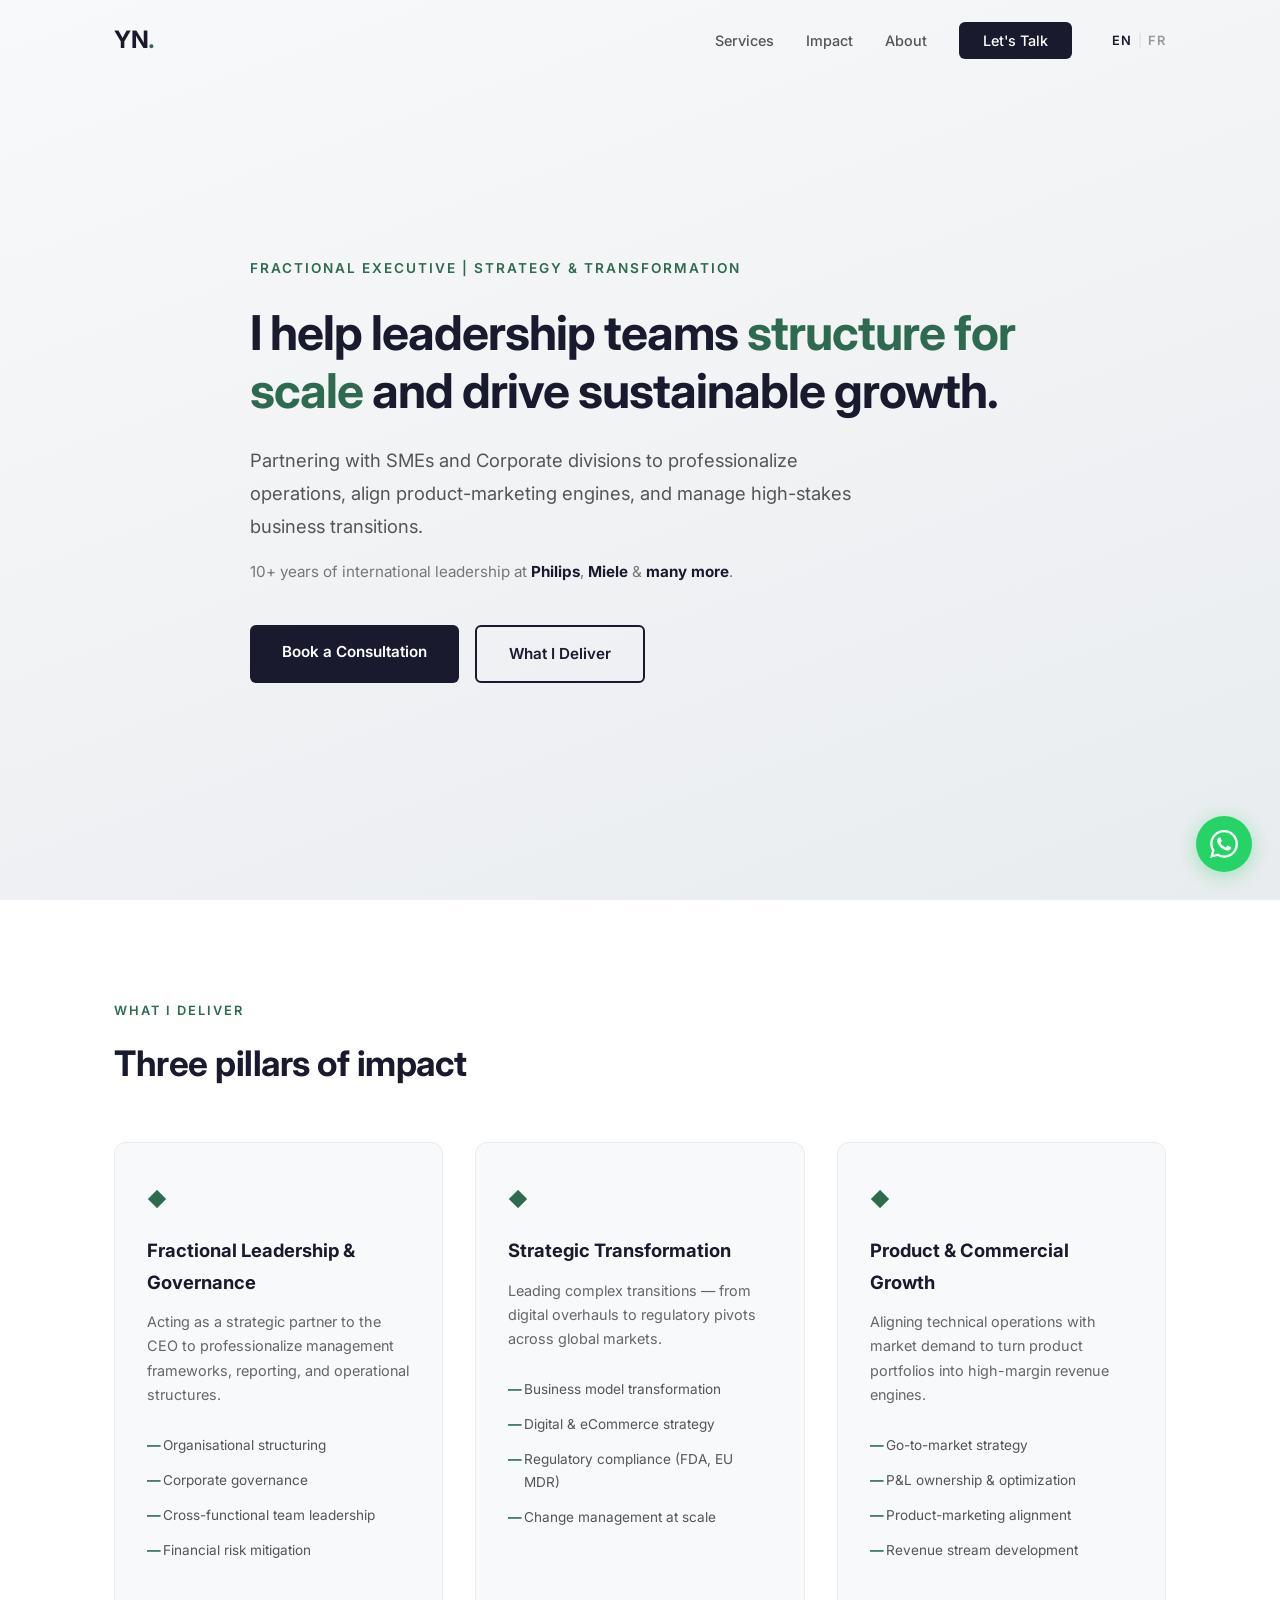
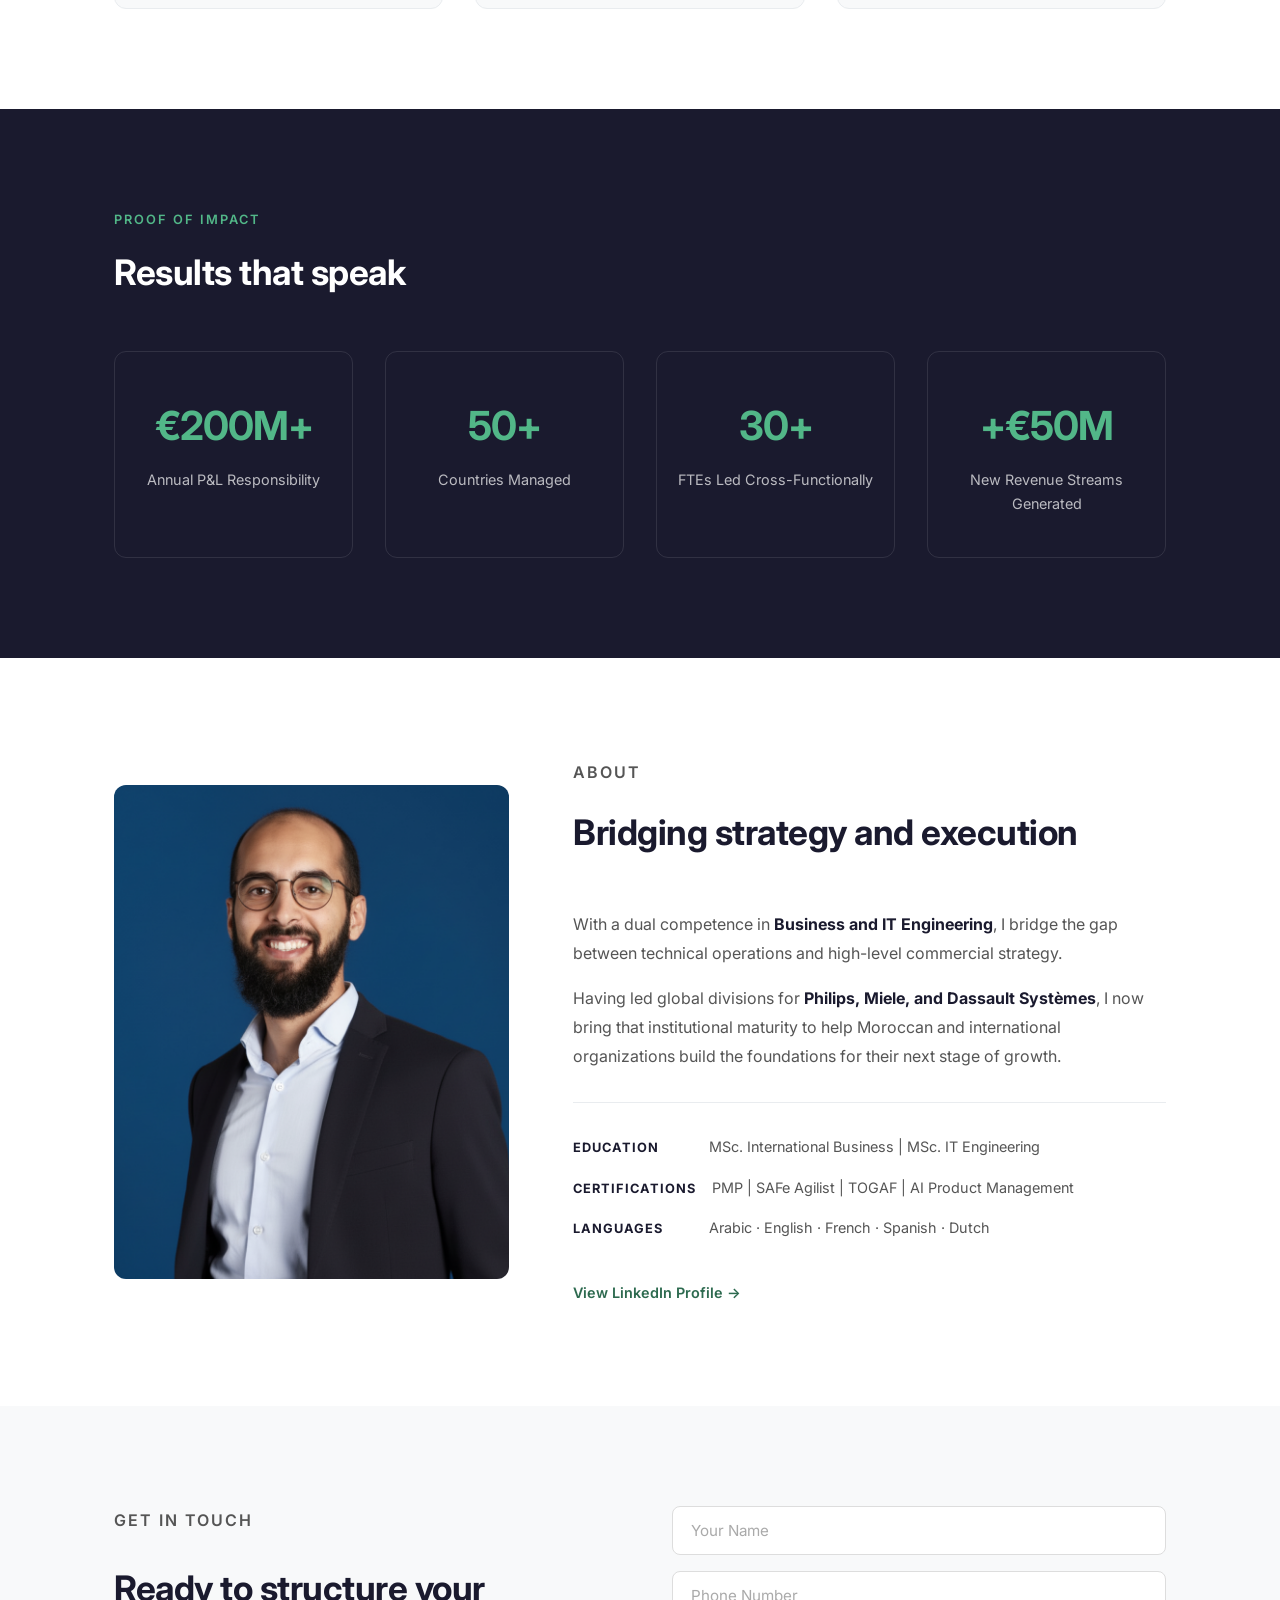
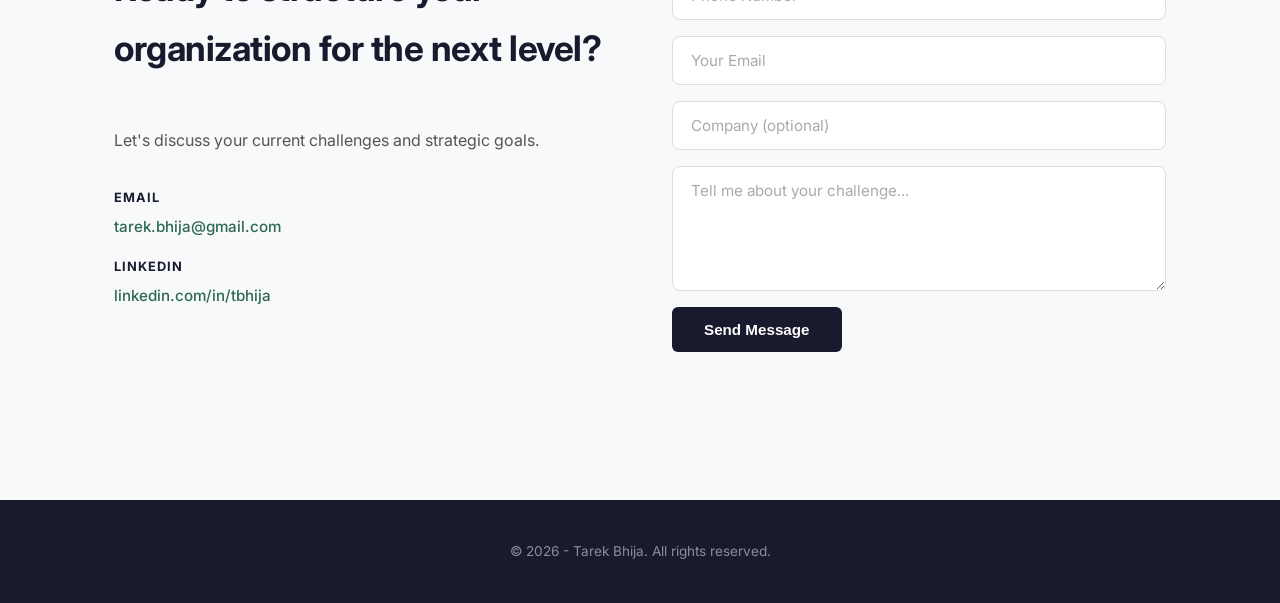
==== index.html @ 1998fb01 "Update index.html" ====
<!DOCTYPE html>
<html lang="en">
<head>
    <meta charset="UTF-8">
    <meta name="viewport" content="width=device-width, initial-scale=1.0">
    <title>Your Name | Fractional Executive – Strategy, Transformation & Growth</title>
    <link rel="stylesheet" href="style.css">
    <link href="https://fonts.googleapis.com/css2?family=Inter:wght@300;400;500;600;700&display=swap" rel="stylesheet">
</head>
<body>

    <!-- NAVIGATION -->
<nav id="navbar">
    <div class="nav-container">
        <a href="#hero" class="logo">YN<span class="dot">.</span></a>
        <ul class="nav-links">
            <li><a href="#services">Services</a></li>
            <li><a href="#impact">Impact</a></li>
            <li><a href="#about">About</a></li>
            <li><a href="#contact" class="nav-cta">Let's Talk</a></li>
            <li class="lang-switcher">
                <a href="index.html" class="lang-active">EN</a>
                <span class="lang-divider">|</span>
                <a href="fr.html">FR</a>
            </li>
        </ul>
        <div class="hamburger" id="hamburger">
            <span></span>
            <span></span>
            <span></span>
        </div>
    </div>
</nav>

    <!-- MOBILE MENU -->
    <div class="mobile-menu" id="mobileMenu">
        <ul>
            <li><a href="#services">Services</a></li>
            <li><a href="#impact">Impact</a></li>
            <li><a href="#about">About</a></li>
            <li><a href="#contact">Let's Talk</a></li>
            <li class="lang-switcher-mobile">
                <a href="index.html" class="lang-active">EN</a>
                <span class="lang-divider">|</span>
                <a href="fr.html">FR</a>
            </li>
        </ul>
    </div>

    <!-- HERO SECTION -->
    <section id="hero">
        <div class="hero-content">
            <p class="hero-tag">Fractional Executive | Strategy & Transformation</p>
            <h1>I help leadership teams <span class="highlight">structure for scale</span> and drive sustainable growth.</h1>
            <p class="hero-sub">Partnering with SMEs and Corporate divisions to professionalize operations, align product-marketing engines, and manage high-stakes business transitions.</p>
            <p class="hero-pedigree">10+ years of international leadership at <strong>Philips</strong>, <strong>Miele</strong> & <strong>many more</strong>.</p>
            <div class="hero-buttons">
                <a href="#contact" class="btn-primary">Book a Consultation</a>
                <a href="#services" class="btn-secondary">What I Deliver</a>
            </div>
        </div>
    </section>

    <!-- SERVICES SECTION -->
    <section id="services">
        <div class="container">
            <p class="section-tag">What I Deliver</p>
            <h2>Three pillars of impact</h2>
            <div class="services-grid">

                <div class="service-card">
                    <div class="service-icon">&#9670;</div>
                    <h3>Fractional Leadership & Governance</h3>
                    <p>Acting as a strategic partner to the CEO to professionalize management frameworks, reporting, and operational structures.</p>
                    <ul class="service-list">
                        <li>Organisational structuring</li>
                        <li>Corporate governance</li>
                        <li>Cross-functional team leadership</li>
                        <li>Financial risk mitigation</li>
                    </ul>
                </div>

                <div class="service-card">
                    <div class="service-icon">&#9670;</div>
                    <h3>Strategic Transformation</h3>
                    <p>Leading complex transitions — from digital overhauls to regulatory pivots across global markets.</p>
                    <ul class="service-list">
                        <li>Business model transformation</li>
                        <li>Digital & eCommerce strategy</li>
                        <li>Regulatory compliance (FDA, EU MDR)</li>
                        <li>Change management at scale</li>
                    </ul>
                </div>

                <div class="service-card">
                    <div class="service-icon">&#9670;</div>
                    <h3>Product & Commercial Growth</h3>
                    <p>Aligning technical operations with market demand to turn product portfolios into high-margin revenue engines.</p>
                    <ul class="service-list">
                        <li>Go-to-market strategy</li>
                        <li>P&L ownership & optimization</li>
                        <li>Product-marketing alignment</li>
                        <li>Revenue stream development</li>
                    </ul>
                </div>

            </div>
        </div>
    </section>

    <!-- IMPACT SECTION -->
    <section id="impact">
        <div class="container">
            <p class="section-tag">Proof of Impact</p>
            <h2>Results that speak</h2>
            <div class="impact-grid">
                <div class="impact-card">
                    <h3>€200M+</h3>
                    <p>Annual P&L Responsibility</p>
                </div>
                <div class="impact-card">
                    <h3>50+</h3>
                    <p>Countries Managed</p>
                </div>
                <div class="impact-card">
                    <h3>30+</h3>
                    <p>FTEs Led Cross-Functionally</p>
                </div>
                <div class="impact-card">
                    <h3>+€50M</h3>
                    <p>New Revenue Streams Generated</p>
                </div>
            </div>
        </div>
    </section>

    <!-- ABOUT SECTION -->
    <section id="about">
        <div class="container">
            <div class="about-grid">
                <div class="about-image">
                    <img src="image/TB HD.png" alt="Your Name">
                </div>
                <div class="about-text">
                    <p class="section-tag">About</p>
                    <h2>Bridging strategy and execution</h2>
                    <p>With a dual competence in <strong>Business and IT Engineering</strong>, I bridge the gap between technical operations and high-level commercial strategy.</p>
                    <p>Having led global divisions for <strong>Philips, Miele, and Dassault Systèmes</strong>, I now bring that institutional maturity to help Moroccan and international organizations build the foundations for their next stage of growth.</p>
                    <div class="about-credentials">
                        <div class="credential">
                            <span class="credential-label">Education</span>
                            <span>MSc. International Business | MSc. IT Engineering</span>
                        </div>
                        <div class="credential">
                            <span class="credential-label">Certifications</span>
                            <span>PMP | SAFe Agilist | TOGAF | AI Product Management</span>
                        </div>
                        <div class="credential">
                            <span class="credential-label">Languages</span>
                            <span>Arabic · English · French · Spanish · Dutch</span>
                        </div>
                    </div>
                    <a href="https://www.linkedin.com/in/tbhija" class="btn-linkedin" target="_blank">View LinkedIn Profile →</a>
                </div>
            </div>
        </div>
    </section>

    <!-- CONTACT SECTION -->
    <section id="contact">
        <div class="container">
            <div class="contact-wrapper">
                <div class="contact-text">
                    <p class="section-tag">Get in Touch</p>
                    <h2>Ready to structure your organization for the next level?</h2>
                    <p>Let's discuss your current challenges and strategic goals.</p>
                    <div class="contact-methods">
                        <div class="contact-method">
                            <span class="contact-label">Email</span>
                            <a href="mailto:tarek.bhija@gmail.com">tarek.bhija@gmail.com</a>
                        </div>
                        <div class="contact-method">
                            <span class="contact-label">LinkedIn</span>
                            <a href="https://linkedin.com/in/tbhija" target="_blank">linkedin.com/in/tbhija</a>
                        </div>
                    </div>
                </div>
            <form class="contact-form" id="contactForm" action="https://formspree.io/f/mvzdrlao" method="POST">
                <input type="text" name="name" placeholder="Your Name" required>
                <input type="tel" name="phone" placeholder="Phone Number" required>
                <input type="email" name="email" placeholder="Your Email" required>
                <input type="text" name="company" placeholder="Company (optional)">
                <textarea name="message" placeholder="Tell me about your challenge..." rows="5" required></textarea>
                <button type="submit" class="btn-primary" id="submitBtn">Send Message</button>
                <p class="form-status" id="formStatus"></p>
            </form>
            </div>
        </div>
        <a href="https://wa.me/31627847807?text=Hi%2C%20I%27d%20like%20to%20discuss%20a%20potential%20engagement." class="whatsapp-badge" target="_blank" aria-label="Chat on WhatsApp">
    <svg xmlns="http://www.w3.org/2000/svg" width="28" height="28" viewBox="0 0 24 24" fill="#ffffff">
        <path d="M17.472 14.382c-.297-.149-1.758-.867-2.03-.967-.273-.099-.471-.148-.67.15-.197.297-.767.966-.94 1.164-.173.199-.347.223-.644.075-.297-.15-1.255-.463-2.39-1.475-.883-.788-1.48-1.761-1.653-2.059-.173-.297-.018-.458.13-.606.134-.133.298-.347.446-.52.149-.174.198-.298.298-.497.099-.198.05-.371-.025-.52-.075-.149-.669-1.612-.916-2.207-.242-.579-.487-.5-.669-.51-.173-.008-.371-.01-.57-.01-.198 0-.52.074-.792.372-.272.297-1.04 1.016-1.04 2.479 0 1.462 1.065 2.875 1.213 3.074.149.198 2.096 3.2 5.077 4.487.709.306 1.262.489 1.694.625.712.227 1.36.195 1.871.118.571-.085 1.758-.719 2.006-1.413.248-.694.248-1.289.173-1.413-.074-.124-.272-.198-.57-.347m-5.421 7.403h-.004a9.87 9.87 0 01-5.031-1.378l-.361-.214-3.741.982.998-3.648-.235-.374a9.86 9.86 0 01-1.51-5.26c.001-5.45 4.436-9.884 9.888-9.884 2.64 0 5.122 1.03 6.988 2.898a9.825 9.825 0 012.893 6.994c-.003 5.45-4.437 9.884-9.885 9.884m8.413-18.297A11.815 11.815 0 0012.05 0C5.495 0 .16 5.335.157 11.892c0 2.096.547 4.142 1.588 5.945L.057 24l6.305-1.654a11.882 11.882 0 005.683 1.448h.005c6.554 0 11.89-5.335 11.893-11.893a11.821 11.821 0 00-3.48-8.413z"/>
    </svg>
    </a>
    </section>
    <!-- WHATSAPP BADGE -->

    <!-- FOOTER -->
    <footer>
        <div class="container">
            <p>&copy; 2026 - Tarek Bhija. All rights reserved.</p>
        </div>
    </footer>

    <!-- JAVASCRIPT -->
    <script>
        // Navbar scroll effect
        window.addEventListener('scroll', function() {
            const navbar = document.getElementById('navbar');
            if (window.scrollY > 50) {
                navbar.classList.add('scrolled');
            } else {
                navbar.classList.remove('scrolled');
            }
        });

        // Hamburger menu
        const hamburger = document.getElementById('hamburger');
        const mobileMenu = document.getElementById('mobileMenu');

        hamburger.addEventListener('click', function() {
            hamburger.classList.toggle('active');
            mobileMenu.classList.toggle('active');
        });

        // Close mobile menu on link click
        document.querySelectorAll('.mobile-menu a').forEach(link => {
            link.addEventListener('click', () => {
                hamburger.classList.remove('active');
                mobileMenu.classList.remove('active');
            });
        });

        // Smooth scrolling
        document.querySelectorAll('a[href^="#"]').forEach(anchor => {
            anchor.addEventListener('click', function(e) {
                e.preventDefault();
                const target = document.querySelector(this.getAttribute('href'));
                if (target) {
                    target.scrollIntoView({ behavior: 'smooth', block: 'start' });
                }
            });
        });

        // Scroll reveal animation
        const observerOptions = {
            threshold: 0.1,
            rootMargin: '0px 0px -50px 0px'
        };

        const observer = new IntersectionObserver((entries) => {
            entries.forEach(entry => {
                if (entry.isIntersecting) {
                    entry.target.classList.add('revealed');
                }
            });
        }, observerOptions);

        document.querySelectorAll('.service-card, .impact-card, .about-grid, .contact-wrapper').forEach(el => {
            el.classList.add('reveal');
            observer.observe(el);
        });
        // Form submission without redirect
const form = document.getElementById('contactForm');
const submitBtn = document.getElementById('submitBtn');
const formStatus = document.getElementById('formStatus');

form.addEventListener('submit', function(e) {
    e.preventDefault();

    submitBtn.textContent = 'Sending...';
    submitBtn.disabled = true;

    fetch(form.action, {
        method: 'POST',
        body: new FormData(form),
        headers: { 'Accept': 'application/json' }
    })
    .then(response => {
        if (response.ok) {
            formStatus.textContent = 'Message sent successfully. I\'ll be in touch shortly.';
            formStatus.className = 'form-status success';
            form.reset();
        } else {
            formStatus.textContent = 'Something went wrong. Please try again.';
            formStatus.className = 'form-status error';
        }
        submitBtn.textContent = 'Send Message';
        submitBtn.disabled = false;
    })
    .catch(() => {
        formStatus.textContent = 'Something went wrong. Please try again.';
        formStatus.className = 'form-status error';
        submitBtn.textContent = 'Send Message';
        submitBtn.disabled = false;
    });
});
    </script>

</body>
</html>
---- style.css ----
/* ========== RESET & BASE ========== */
* {
    margin: 0;
    padding: 0;
    box-sizing: border-box;
}

html {
    scroll-behavior: smooth;
    scroll-padding-top: 80px;
}

body {
    font-family: 'Inter', -apple-system, BlinkMacSystemFont, sans-serif;
    color: #1a1a2e;
    background: #ffffff;
    line-height: 1.7;
    font-size: 16px;
    -webkit-font-smoothing: antialiased;
}

a {
    text-decoration: none;
    color: inherit;
}

img {
    max-width: 100%;
    display: block;
}

.container {
    max-width: 1100px;
    margin: 0 auto;
    padding: 0 24px;
}


/* ========== NAVIGATION ========== */
#navbar {
    position: fixed;
    top: 0;
    left: 0;
    width: 100%;
    z-index: 1000;
    padding: 20px 0;
    transition: all 0.3s ease;
    background: transparent;
}

#navbar.scrolled {
    background: rgba(255, 255, 255, 0.95);
    backdrop-filter: blur(10px);
    padding: 12px 0;
    box-shadow: 0 1px 20px rgba(0, 0, 0, 0.06);
}

.nav-container {
    max-width: 1100px;
    margin: 0 auto;
    padding: 0 24px;
    display: flex;
    justify-content: space-between;
    align-items: center;
}

.logo {
    font-size: 1.5rem;
    font-weight: 700;
    color: #1a1a2e;
    letter-spacing: -0.5px;
}

.dot {
    color: #2d6a4f;
}

.nav-links {
    display: flex;
    list-style: none;
    gap: 32px;
    align-items: center;
}

.nav-links a {
    font-size: 0.9rem;
    font-weight: 500;
    color: #555;
    transition: color 0.3s;
}

.nav-links a:hover {
    color: #1a1a2e;
}

.nav-cta {
    background: #1a1a2e;
    color: #fff !important;
    padding: 10px 24px;
    border-radius: 6px;
    font-weight: 500;
    transition: background 0.3s !important;
}

.nav-cta:hover {
    background: #2d6a4f !important;
}

.hamburger {
    display: none;
    flex-direction: column;
    gap: 5px;
    cursor: pointer;
    z-index: 1001;
}

.hamburger span {
    width: 24px;
    height: 2px;
    background: #1a1a2e;
    transition: all 0.3s;
}

.hamburger.active span:nth-child(1) {
    transform: rotate(45deg) translate(5px, 5px);
}

.hamburger.active span:nth-child(2) {
    opacity: 0;
}

.hamburger.active span:nth-child(3) {
    transform: rotate(-45deg) translate(5px, -5px);
}

.mobile-menu {
    display: none;
    position: fixed;
    top: 0;
    left: 0;
    width: 100%;
    height: 100vh;
    background: #ffffff;
    z-index: 999;
    justify-content: center;
    align-items: center;
}

.mobile-menu.active {
    display: flex;
}

.mobile-menu ul {
    list-style: none;
    text-align: center;
}

.mobile-menu ul li {
    margin: 24px 0;
}

.mobile-menu ul li a {
    font-size: 1.5rem;
    font-weight: 600;
    color: #1a1a2e;
}


/* ========== HERO ========== */
#hero {
    min-height: 100vh;
    display: flex;
    align-items: center;
    padding: 120px 24px 80px;
    background: linear-gradient(160deg, #f8f9fa 0%, #e9ecef 100%);
}

.hero-content {
    max-width: 780px;
    margin: 0 auto;
}

.hero-tag {
    font-size: 0.85rem;
    font-weight: 600;
    text-transform: uppercase;
    letter-spacing: 2px;
    color: #2d6a4f;
    margin-bottom: 24px;
}

#hero h1 {
    font-size: 3rem;
    font-weight: 700;
    line-height: 1.2;
    color: #1a1a2e;
    margin-bottom: 24px;
    letter-spacing: -1px;
}

.highlight {
    color: #2d6a4f;
}

.hero-sub {
    font-size: 1.15rem;
    color: #555;
    line-height: 1.8;
    margin-bottom: 16px;
    max-width: 640px;
}

.hero-pedigree {
    font-size: 0.95rem;
    color: #777;
    margin-bottom: 40px;
}

.hero-pedigree strong {
    color: #1a1a2e;
}

.hero-buttons {
    display: flex;
    gap: 16px;
    flex-wrap: wrap;
}

.btn-primary {
    display: inline-block;
    background: #1a1a2e;
    color: #fff;
    padding: 14px 32px;
    border-radius: 6px;
    font-size: 0.95rem;
    font-weight: 600;
    border: none;
    cursor: pointer;
    transition: background 0.3s;
}

.btn-primary:hover {
    background: #2d6a4f;
}

.btn-secondary {
    display: inline-block;
    background: transparent;
    color: #1a1a2e;
    padding: 14px 32px;
    border-radius: 6px;
    font-size: 0.95rem;
    font-weight: 600;
    border: 2px solid #1a1a2e;
    transition: all 0.3s;
}

.btn-secondary:hover {
    background: #1a1a2e;
    color: #fff;
}


/* ========== SERVICES ========== */
#services {
    padding: 100px 0;
    background: #ffffff;
}

.section-tag {
    font-size: 0.8rem;
    font-weight: 600;
    text-transform: uppercase;
    letter-spacing: 2px;
    color: #2d6a4f;
    margin-bottom: 12px;
}

#services h2,
#impact h2,
#about h2,
#contact h2 {
    font-size: 2.2rem;
    font-weight: 700;
    color: #1a1a2e;
    margin-bottom: 48px;
    letter-spacing: -0.5px;
}

.services-grid {
    display: grid;
    grid-template-columns: repeat(3, 1fr);
    gap: 32px;
}

.service-card {
    background: #f8f9fa;
    padding: 40px 32px;
    border-radius: 12px;
    border: 1px solid #e9ecef;
    transition: all 0.3s ease;
}

.service-card:hover {
    transform: translateY(-4px);
    box-shadow: 0 12px 40px rgba(0, 0, 0, 0.08);
    border-color: #2d6a4f;
}

.service-icon {
    font-size: 1.2rem;
    color: #2d6a4f;
    margin-bottom: 20px;
}

.service-card h3 {
    font-size: 1.15rem;
    font-weight: 700;
    color: #1a1a2e;
    margin-bottom: 12px;
}

.service-card > p {
    font-size: 0.9rem;
    color: #666;
    margin-bottom: 20px;
    line-height: 1.7;
}

.service-list {
    list-style: none;
    padding: 0;
}

.service-list li {
    font-size: 0.85rem;
    color: #555;
    padding: 6px 0;
    padding-left: 16px;
    position: relative;
}

.service-list li::before {
    content: '—';
    position: absolute;
    left: 0;
    color: #2d6a4f;
    font-weight: 700;
}


/* ========== IMPACT ========== */
#impact {
    padding: 100px 0;
    background: #1a1a2e;
}

#impact .section-tag {
    color: #52b788;
}

#impact h2 {
    color: #ffffff;
}

.impact-grid {
    display: grid;
    grid-template-columns: repeat(4, 1fr);
    gap: 32px;
}

.impact-card {
    text-align: center;
    padding: 40px 20px;
    border: 1px solid rgba(255, 255, 255, 0.1);
    border-radius: 12px;
    transition: all 0.3s;
}

.impact-card:hover {
    border-color: #52b788;
    background: rgba(255, 255, 255, 0.03);
}

.impact-card h3 {
    font-size: 2.5rem;
    font-weight: 700;
    color: #52b788;
    margin-bottom: 8px;
    letter-spacing: -1px;
}

.impact-card p {
    font-size: 0.9rem;
    color: rgba(255, 255, 255, 0.7);
    font-weight: 400;
}


/* ========== ABOUT ========== */
#about {
    padding: 100px 0;
    background: #ffffff;
}

.about-grid {
    display: grid;
    grid-template-columns: 1fr 1.5fr;
    gap: 64px;
    align-items: center;
}

.about-image img {
    width: 100%;
    border-radius: 12px;
    object-fit: cover;
    aspect-ratio: 4/5;
    filter: grayscale(20%);
}

.about-text p {
    font-size: 1rem;
    color: #555;
    margin-bottom: 16px;
    line-height: 1.8;
}

.about-text p strong {
    color: #1a1a2e;
}

.about-credentials {
    margin-top: 32px;
    border-top: 1px solid #e9ecef;
    padding-top: 32px;
}

.credential {
    display: flex;
    gap: 16px;
    margin-bottom: 16px;
    font-size: 0.9rem;
    align-items: baseline;
}

.credential-label {
    font-weight: 700;
    color: #1a1a2e;
    min-width: 120px;
    font-size: 0.8rem;
    text-transform: uppercase;
    letter-spacing: 1px;
}

.credential span:last-child {
    color: #555;
}

.btn-linkedin {
    display: inline-block;
    margin-top: 24px;
    font-size: 0.9rem;
    font-weight: 600;
    color: #2d6a4f;
    transition: color 0.3s;
}

.btn-linkedin:hover {
    color: #1a1a2e;
}


/* ========== CONTACT ========== */
#contact {
    padding: 100px 0;
    background: #f8f9fa;
}

.contact-wrapper {
    display: grid;
    grid-template-columns: 1fr 1fr;
    gap: 64px;
    align-items: start;
}

.contact-text p {
    font-size: 1rem;
    color: #555;
    margin-bottom: 24px;
    line-height: 1.8;
}

.contact-methods {
    margin-top: 32px;
}

.contact-method {
    margin-bottom: 16px;
}

.contact-label {
    display: block;
    font-size: 0.8rem;
    font-weight: 700;
    text-transform: uppercase;
    letter-spacing: 1px;
    color: #1a1a2e;
    margin-bottom: 4px;
}

.contact-method a {
    font-size: 0.95rem;
    color: #2d6a4f;
    font-weight: 500;
    transition: color 0.3s;
}

.contact-method a:hover {
    color: #1a1a2e;
}

.contact-form {
    display: flex;
    flex-direction: column;
    gap: 16px;
}

.contact-form input,
.contact-form textarea {
    width: 100%;
    padding: 14px 18px;
    border: 1px solid #ddd;
    border-radius: 8px;
    font-family: 'Inter', sans-serif;
    font-size: 0.95rem;
    color: #1a1a2e;
    background: #ffffff;
    transition: border-color 0.3s;
}

.contact-form input:focus,
.contact-form textarea:focus {
    outline: none;
    border-color: #2d6a4f;
}

.contact-form input::placeholder,
.contact-form textarea::placeholder {
    color: #aaa;
}

.contact-form button {
    align-self: flex-start;
    width: auto;
}


/* ========== FOOTER ========== */
footer {
    padding: 40px 0;
    background: #1a1a2e;
    text-align: center;
}

footer p {
    font-size: 0.85rem;
    color: rgba(255, 255, 255, 0.5);
}


/* ========== SCROLL ANIMATIONS ========== */
.reveal {
    opacity: 0;
    transform: translateY(30px);
    transition: all 0.6s ease;
}

.reveal.revealed {
    opacity: 1;
    transform: translateY(0);
}


/* ========== RESPONSIVE ========== */
@media (max-width: 900px) {
    .services-grid {
        grid-template-columns: 1fr;
    }

    .impact-grid {
        grid-template-columns: repeat(2, 1fr);
    }

    .about-grid {
        grid-template-columns: 1fr;
        gap: 40px;
    }

    .about-image {
        max-width: 300px;
    }

    .contact-wrapper {
        grid-template-columns: 1fr;
        gap: 40px;
    }

    #hero h1 {
        font-size: 2.2rem;
    }

    #services h2,
    #impact h2,
    #about h2,
    #contact h2 {
        font-size: 1.8rem;
    }
}

@media (max-width: 600px) {
    .nav-links {
        display: none;
    }

    .hamburger {
        display: flex;
    }

    #hero {
        padding: 100px 24px 60px;
    }

    #hero h1 {
        font-size: 1.8rem;
    }

    .impact-grid {
        grid-template-columns: 1fr 1fr;
        gap: 16px;
    }

    .impact-card h3 {
        font-size: 1.8rem;
    }

    .hero-buttons {
        flex-direction: column;
    }

    .hero-buttons a {
        text-align: center;
    }

    .credential {
        flex-direction: column;
        gap: 4px;
    }
}
/* ========== FORM STATUS ========== */
.form-status {
    font-size: 0.9rem;
    font-weight: 500;
    margin-top: 8px;
    min-height: 24px;
}

.form-status.success {
    color: #2d6a4f;
}

.form-status.error {
    color: #c1121f;
}
/* ========== PHONE GROUP ========== */
.phone-group {
    display: flex;
    gap: 8px;
}

.country-code {
    width: 120px;
    padding: 14px 10px;
    border: 1px solid #ddd;
    border-radius: 8px;
    font-family: 'Inter', sans-serif;
    font-size: 0.9rem;
    color: #1a1a2e;
    background: #ffffff;
    cursor: pointer;
    transition: border-color 0.3s;
    -webkit-appearance: none;
}

.country-code:focus {
    outline: none;
    border-color: #2d6a4f;
}

.phone-group input {
    flex: 1;
}


/* ========== WHATSAPP BADGE ========== */
.whatsapp-badge {
    position: fixed;
    bottom: 28px;
    right: 28px;
    width: 56px;
    height: 56px;
    background: #25d366;
    border-radius: 50%;
    display: flex;
    align-items: center;
    justify-content: center;
    box-shadow: 0 4px 20px rgba(37, 211, 102, 0.4);
    z-index: 999;
    transition: transform 0.3s, box-shadow 0.3s;
}

.whatsapp-badge:hover {
    transform: scale(1.1);
    box-shadow: 0 6px 28px rgba(37, 211, 102, 0.5);
}


/* ========== LANGUAGE SWITCHER ========== */
.lang-switcher {
    display: flex;
    align-items: center;
    gap: 6px;
    margin-left: 8px;
}

.lang-switcher a {
    font-size: 0.8rem;
    font-weight: 600;
    letter-spacing: 1px;
    color: #999;
    transition: color 0.3s;
}

.lang-switcher a:hover {
    color: #1a1a2e;
}

.lang-active {
    color: #1a1a2e !important;
}

.lang-divider {
    font-size: 0.8rem;
    color: #ddd;
}


/* ========== MOBILE MENU - ADD LANGUAGE SWITCHER ========== */
@media (max-width: 600px) {
    .phone-group {
        flex-direction: column;
    }

    .country-code {
        width: 100%;
    }

    .whatsapp-badge {
        bottom: 20px;
        right: 20px;
        width: 50px;
        height: 50px;
    }
}
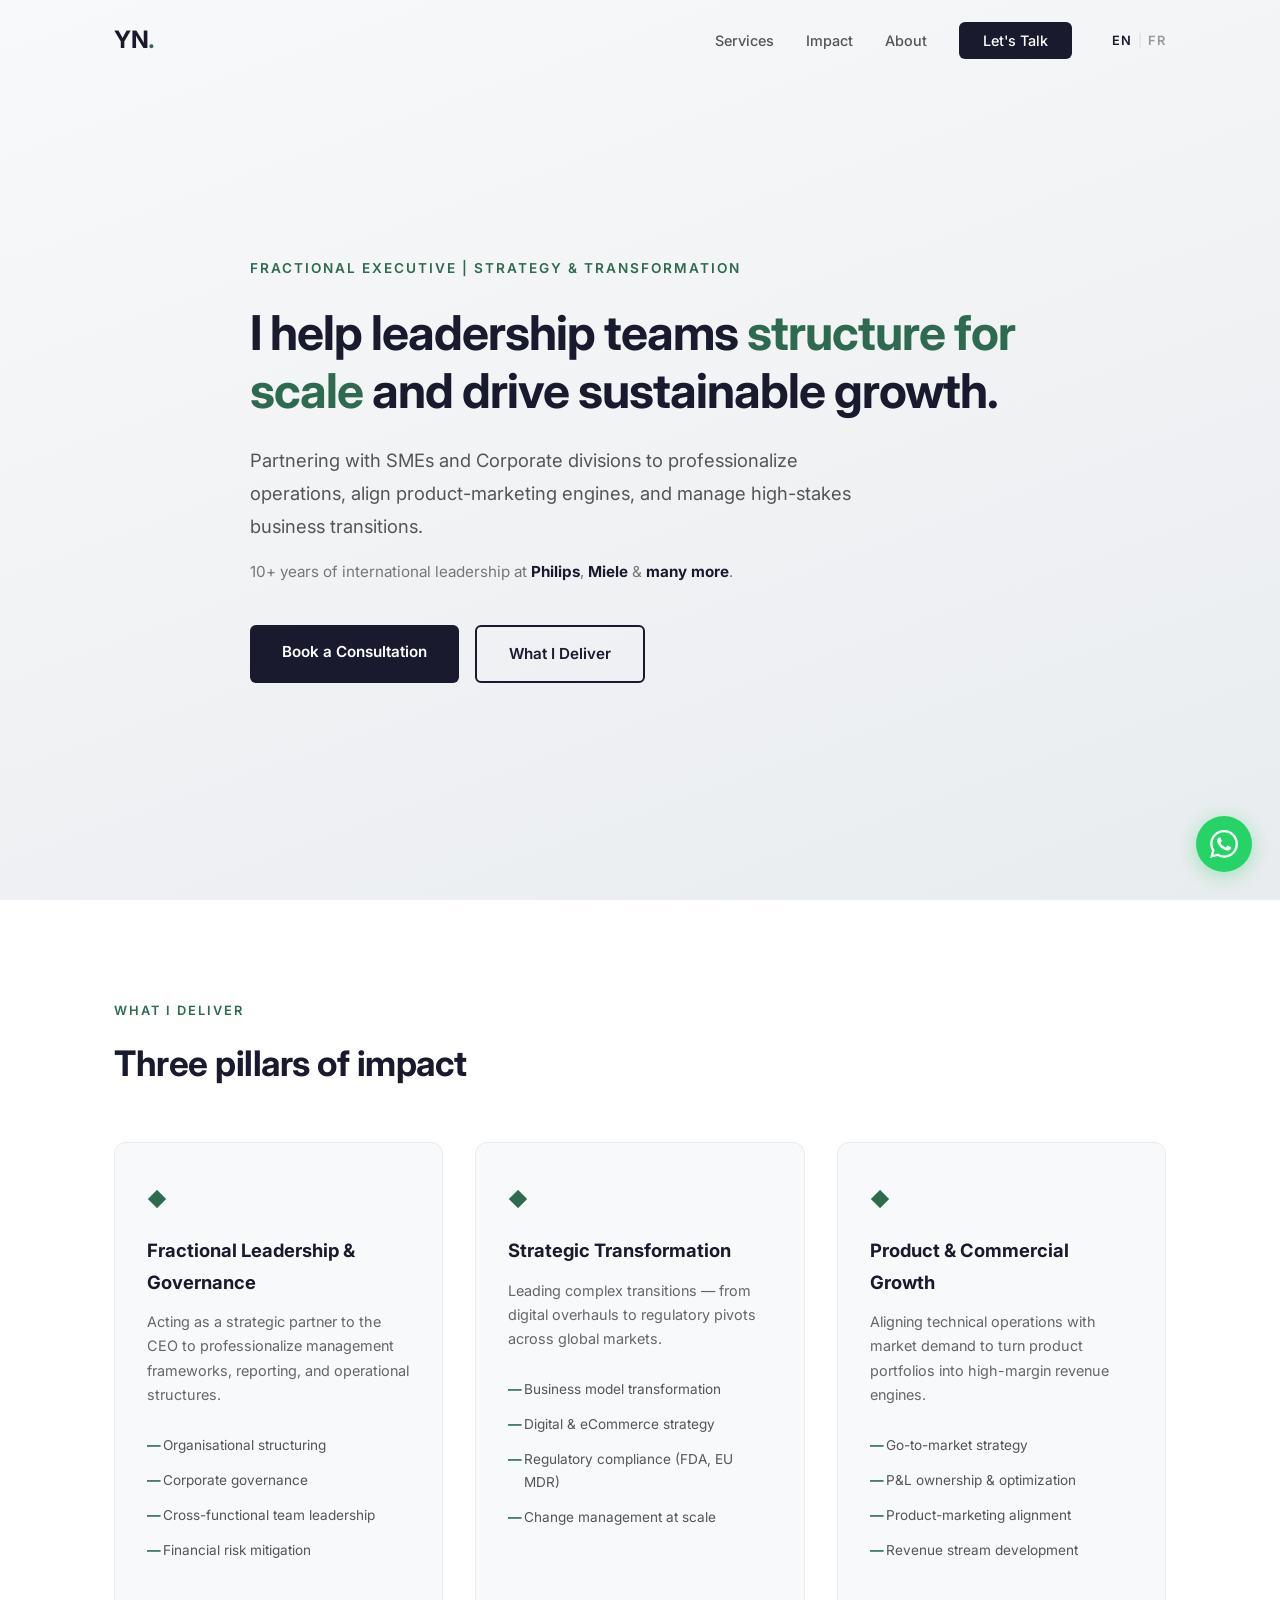
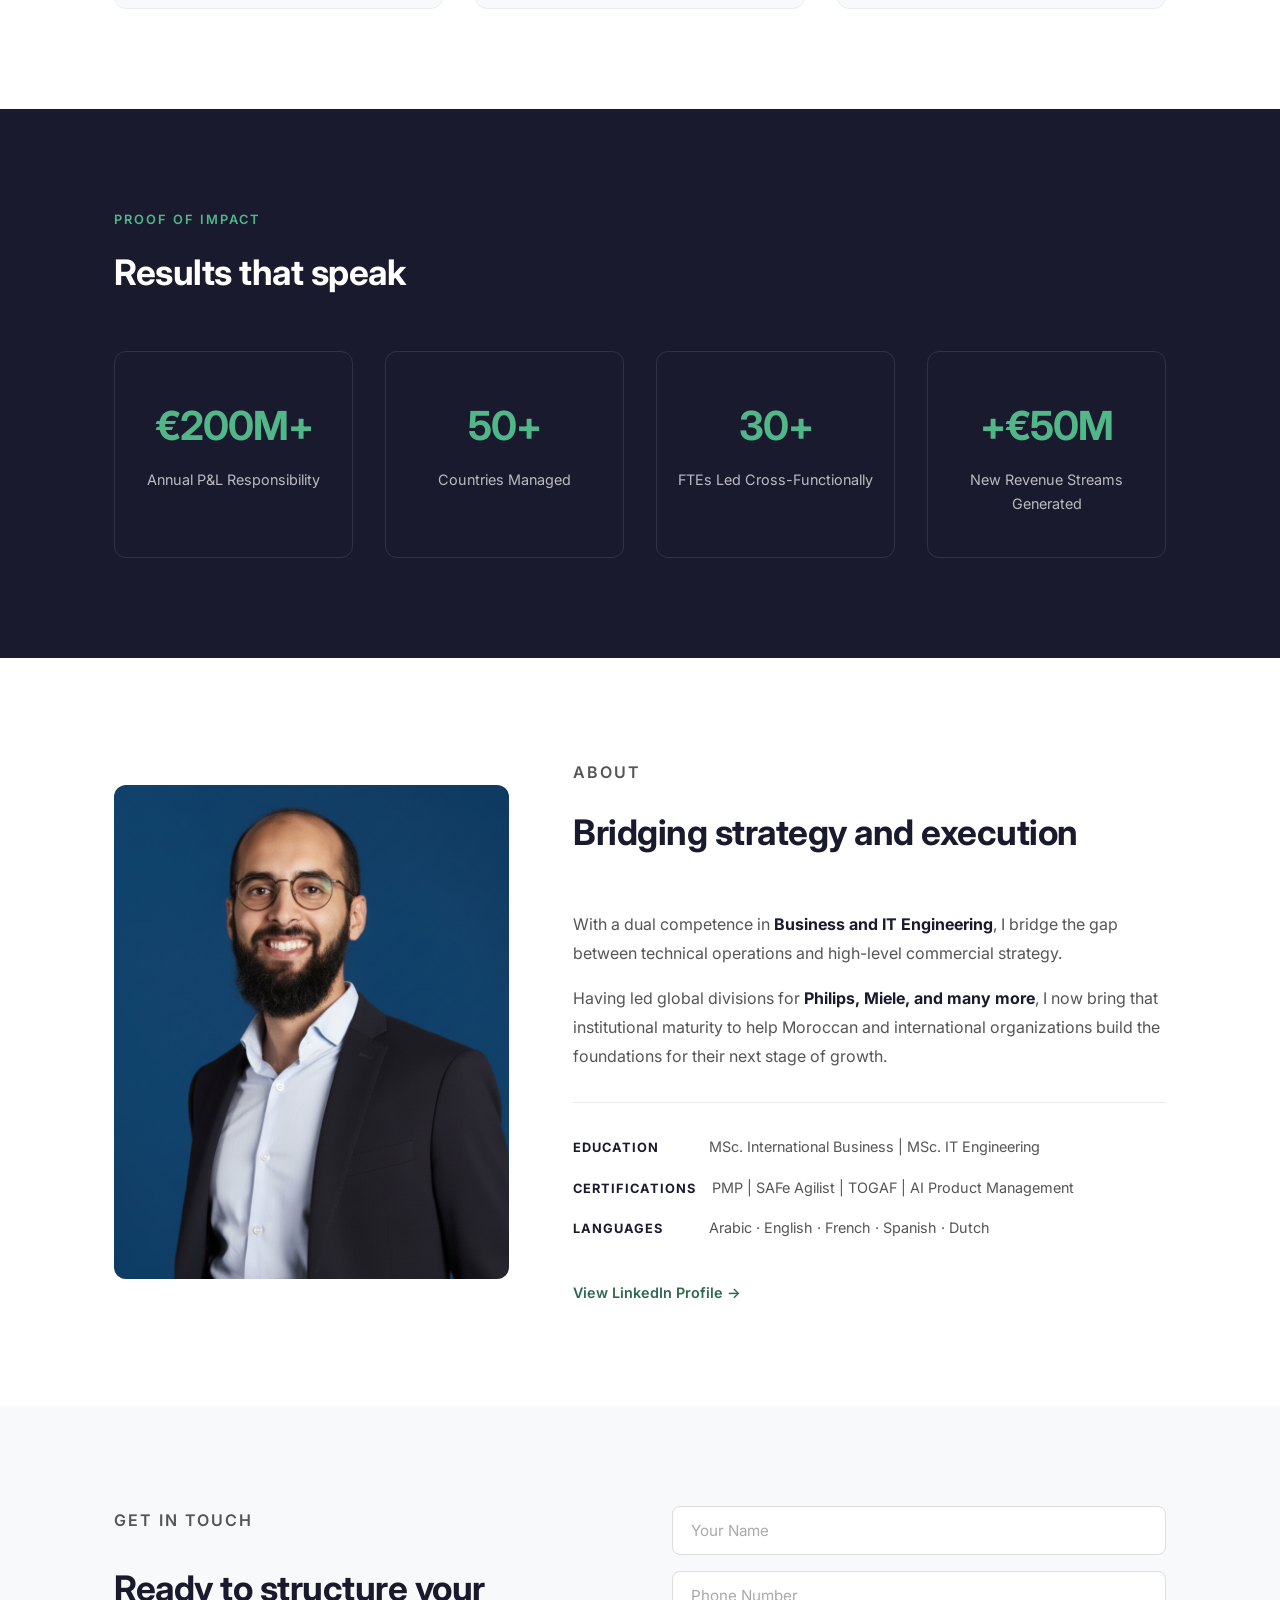
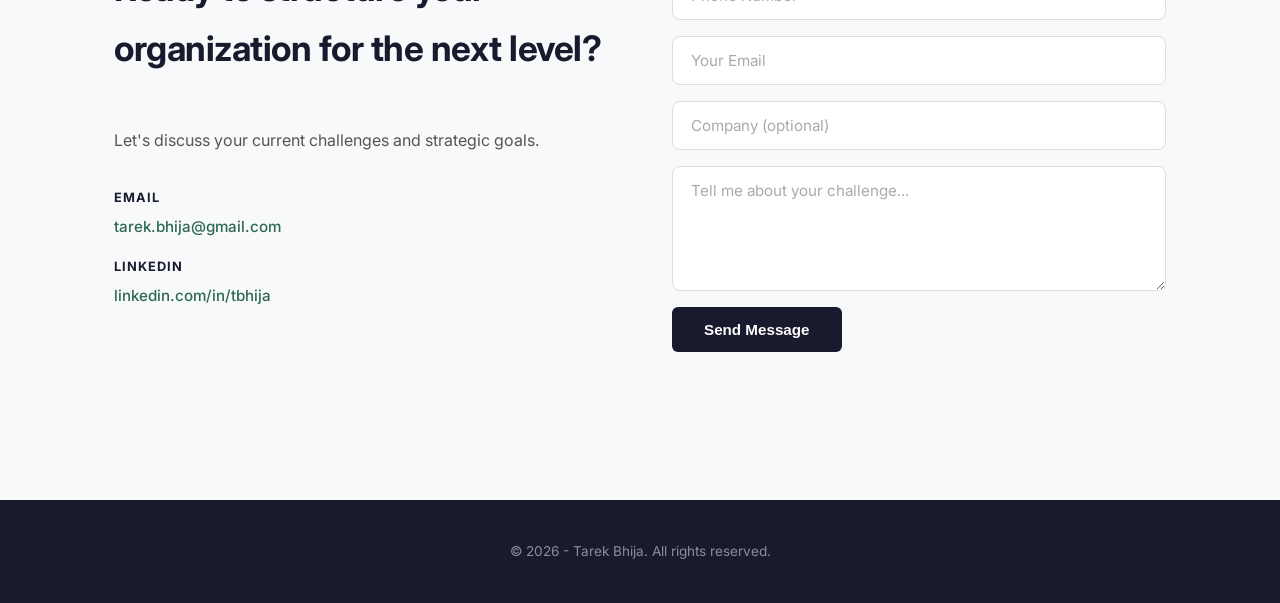
==== commit b33470cf: "Update index.html" ====
--- a/index.html
+++ b/index.html
@@ -145,7 +145,7 @@
                     <p class="section-tag">About</p>
                     <h2>Bridging strategy and execution</h2>
                     <p>With a dual competence in <strong>Business and IT Engineering</strong>, I bridge the gap between technical operations and high-level commercial strategy.</p>
-                    <p>Having led global divisions for <strong>Philips, Miele, and Dassault Systèmes</strong>, I now bring that institutional maturity to help Moroccan and international organizations build the foundations for their next stage of growth.</p>
+                    <p>Having led global divisions for <strong>Philips, Miele, and many more</strong>, I now bring that institutional maturity to help Moroccan and international organizations build the foundations for their next stage of growth.</p>
                     <div class="about-credentials">
                         <div class="credential">
                             <span class="credential-label">Education</span>
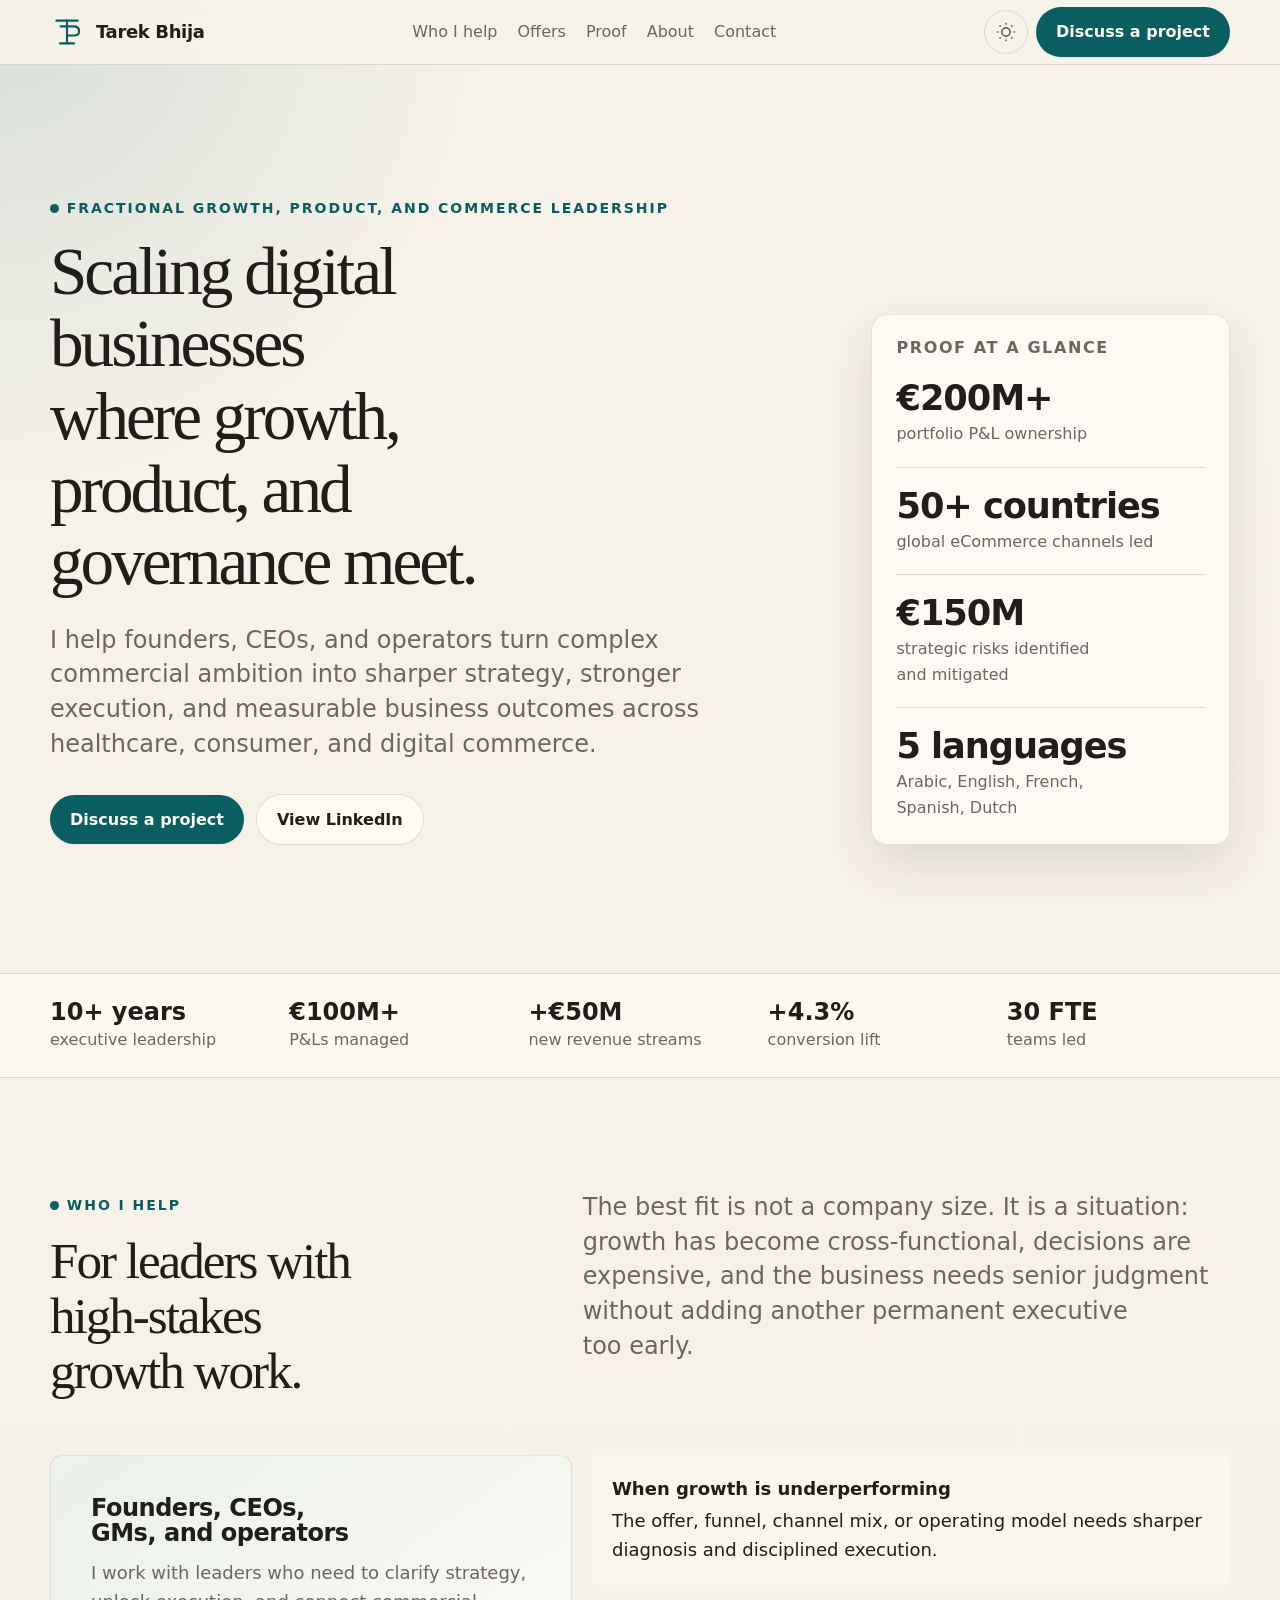
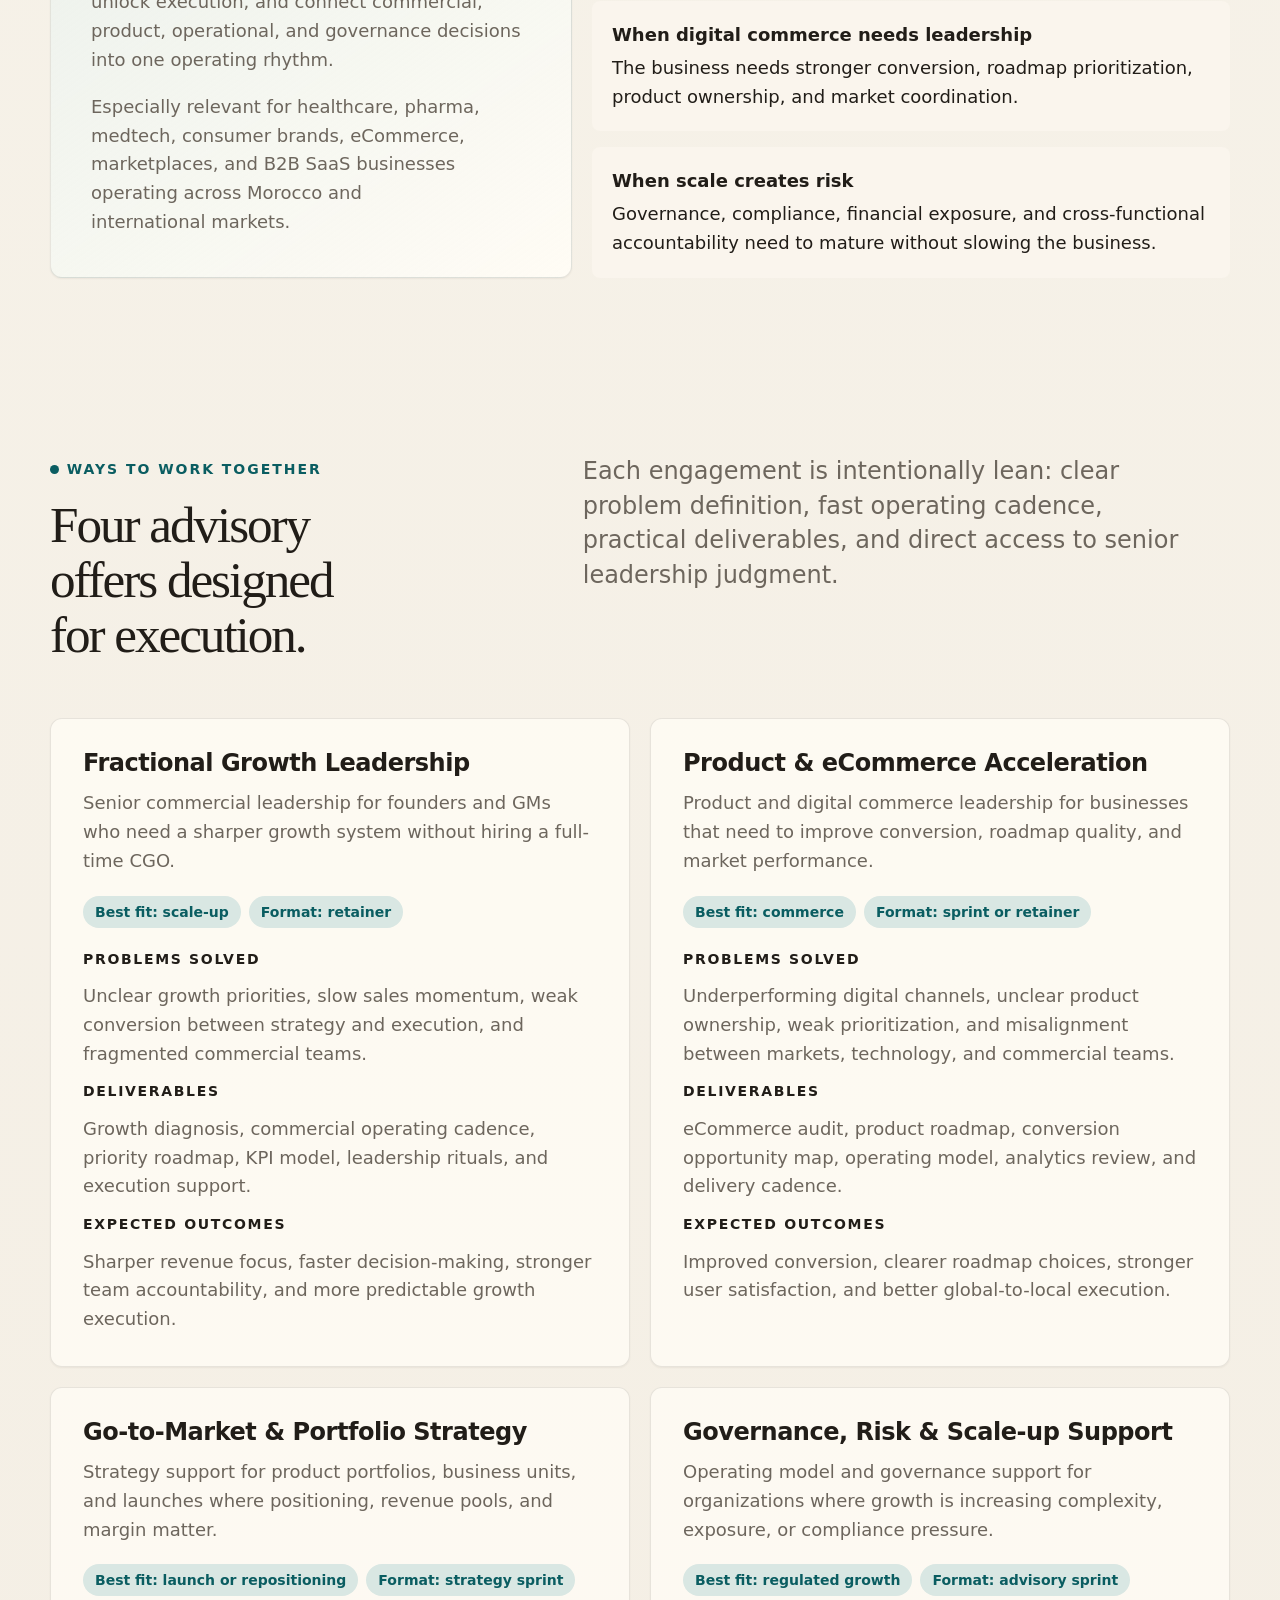
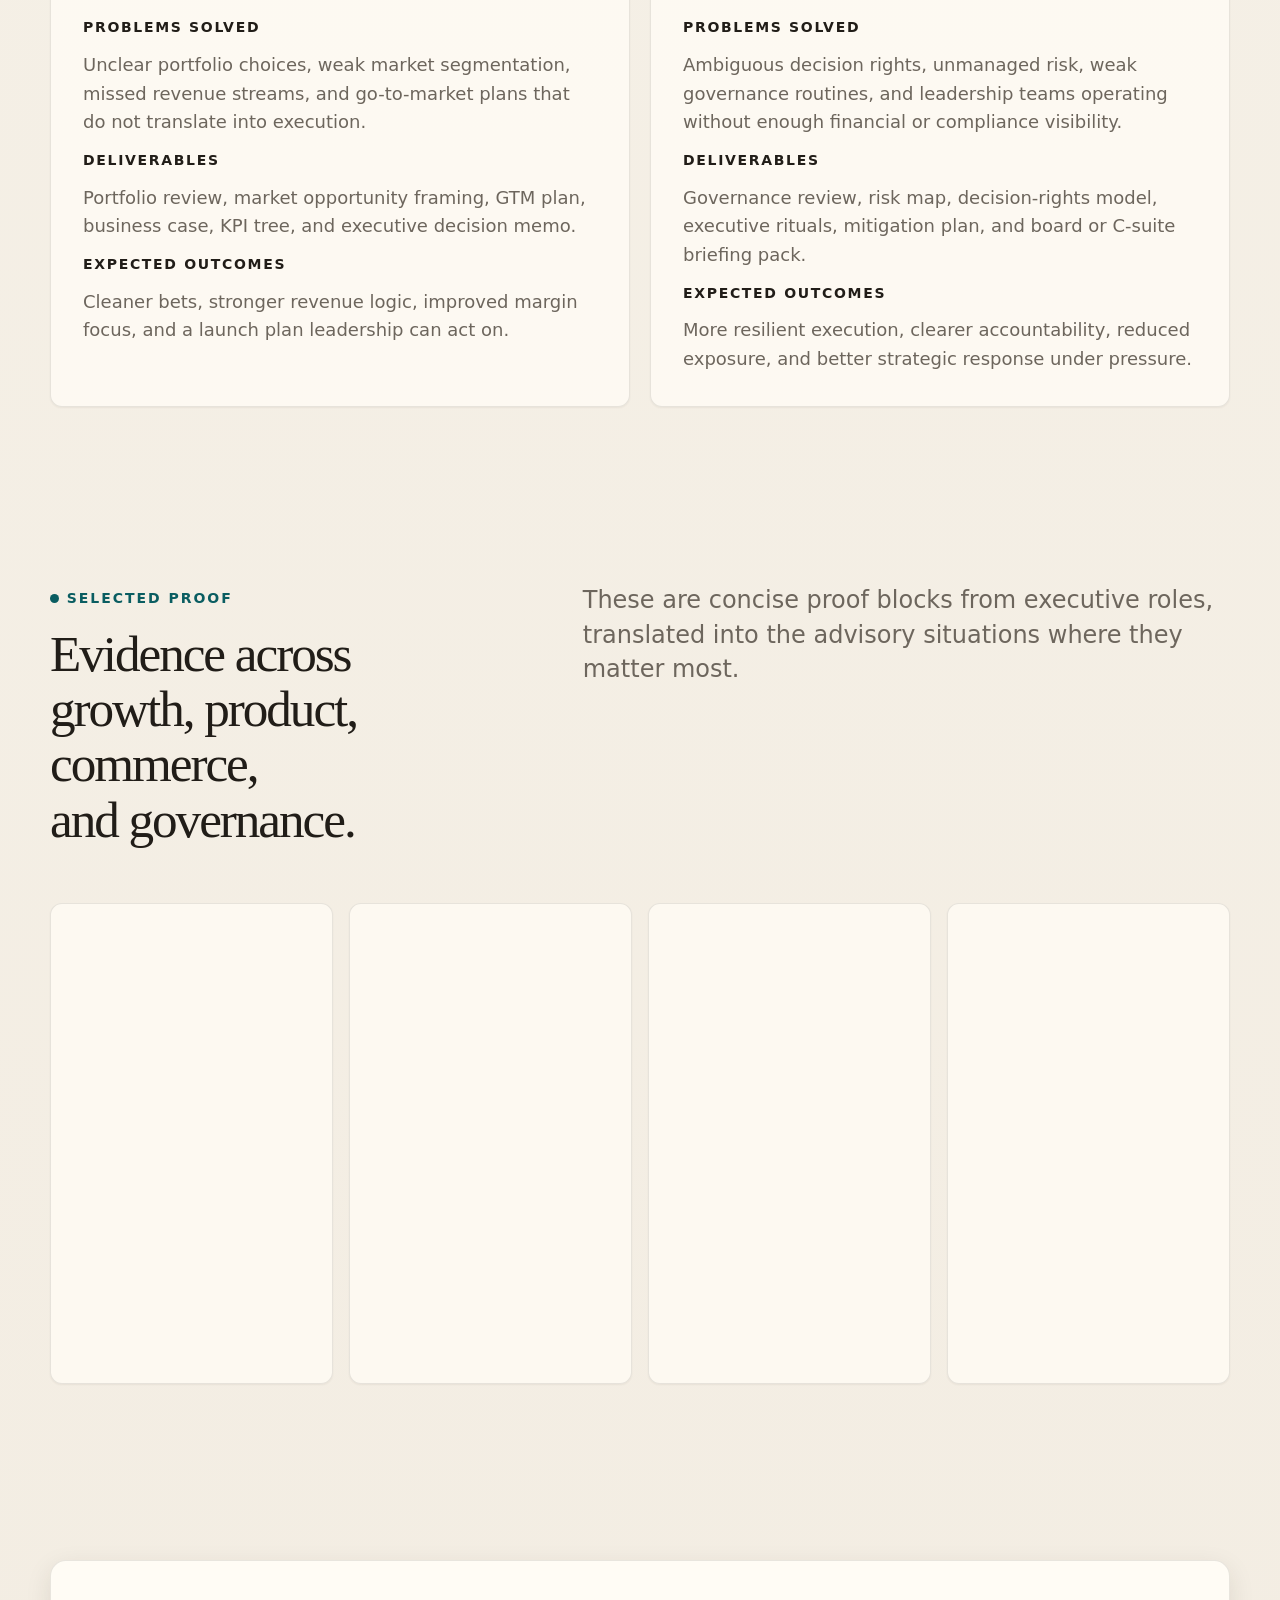
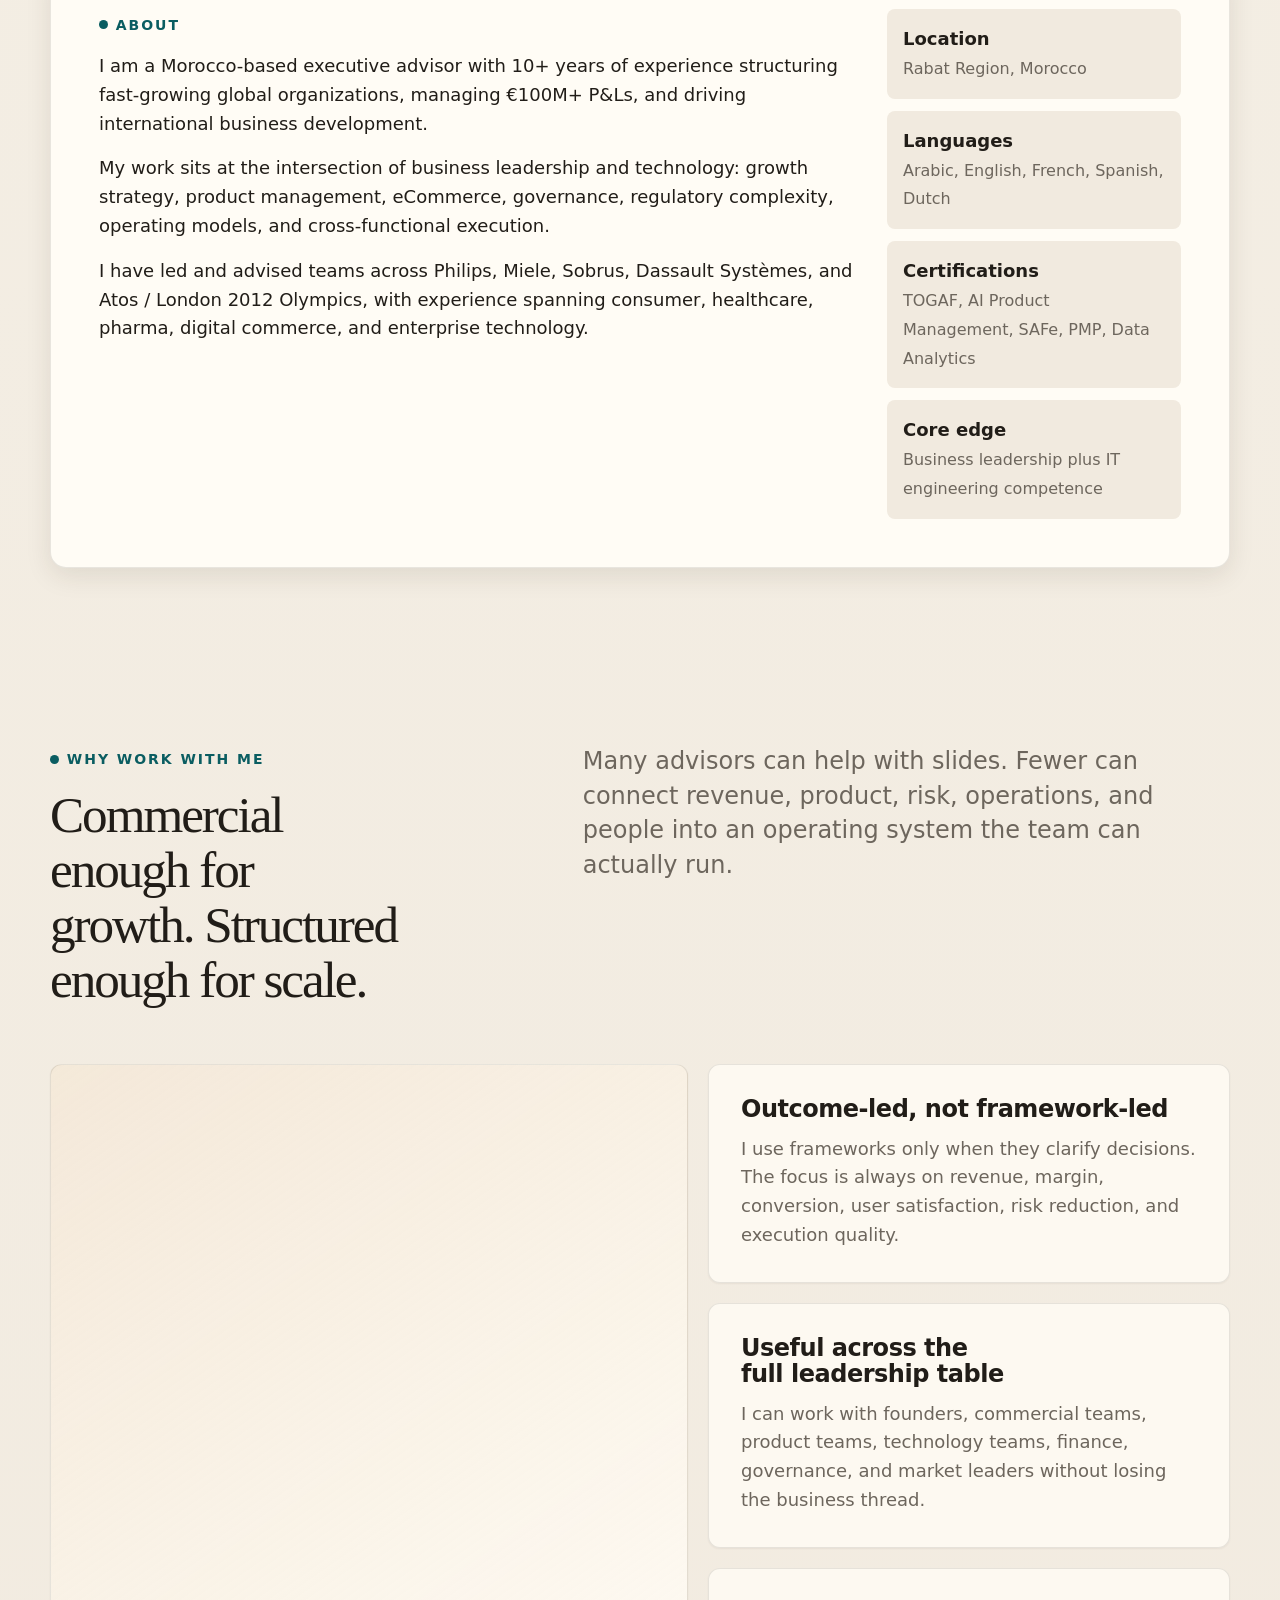
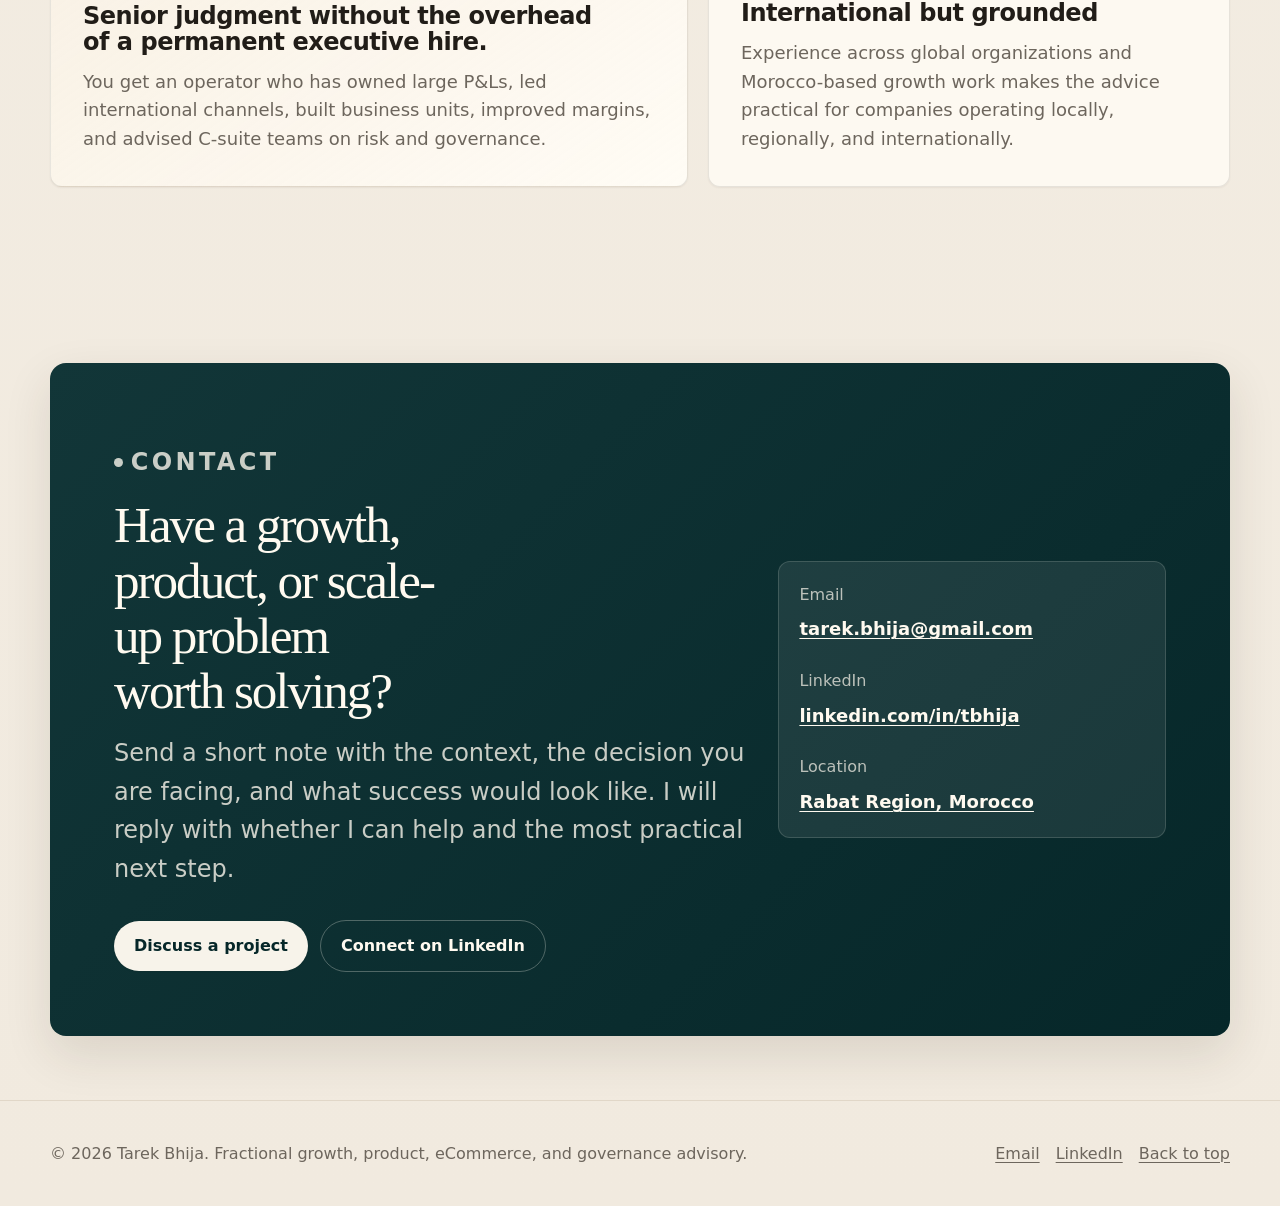
==== commit 8edd4922: "Add files via upload" ====
--- a/index.html
+++ b/index.html
@@ -1,310 +1,407 @@
-<!DOCTYPE html>
+<!doctype html>
 <html lang="en">
-<head>
-    <meta charset="UTF-8">
-    <meta name="viewport" content="width=device-width, initial-scale=1.0">
-    <title>Your Name | Fractional Executive – Strategy, Transformation & Growth</title>
-    <link rel="stylesheet" href="style.css">
-    <link href="https://fonts.googleapis.com/css2?family=Inter:wght@300;400;500;600;700&display=swap" rel="stylesheet">
-</head>
-<body>
-
-    <!-- NAVIGATION -->
-<nav id="navbar">
-    <div class="nav-container">
-        <a href="#hero" class="logo">YN<span class="dot">.</span></a>
-        <ul class="nav-links">
-            <li><a href="#services">Services</a></li>
-            <li><a href="#impact">Impact</a></li>
-            <li><a href="#about">About</a></li>
-            <li><a href="#contact" class="nav-cta">Let's Talk</a></li>
-            <li class="lang-switcher">
-                <a href="index.html" class="lang-active">EN</a>
-                <span class="lang-divider">|</span>
-                <a href="fr.html">FR</a>
-            </li>
-        </ul>
-        <div class="hamburger" id="hamburger">
-            <span></span>
-            <span></span>
-            <span></span>
-        </div>
-    </div>
-</nav>
-
-    <!-- MOBILE MENU -->
-    <div class="mobile-menu" id="mobileMenu">
-        <ul>
-            <li><a href="#services">Services</a></li>
-            <li><a href="#impact">Impact</a></li>
-            <li><a href="#about">About</a></li>
-            <li><a href="#contact">Let's Talk</a></li>
-            <li class="lang-switcher-mobile">
-                <a href="index.html" class="lang-active">EN</a>
-                <span class="lang-divider">|</span>
-                <a href="fr.html">FR</a>
-            </li>
-        </ul>
-    </div>
-
-    <!-- HERO SECTION -->
-    <section id="hero">
-        <div class="hero-content">
-            <p class="hero-tag">Fractional Executive | Strategy & Transformation</p>
-            <h1>I help leadership teams <span class="highlight">structure for scale</span> and drive sustainable growth.</h1>
-            <p class="hero-sub">Partnering with SMEs and Corporate divisions to professionalize operations, align product-marketing engines, and manage high-stakes business transitions.</p>
-            <p class="hero-pedigree">10+ years of international leadership at <strong>Philips</strong>, <strong>Miele</strong> & <strong>many more</strong>.</p>
-            <div class="hero-buttons">
-                <a href="#contact" class="btn-primary">Book a Consultation</a>
-                <a href="#services" class="btn-secondary">What I Deliver</a>
-            </div>
-        </div>
-    </section>
-
-    <!-- SERVICES SECTION -->
-    <section id="services">
-        <div class="container">
-            <p class="section-tag">What I Deliver</p>
-            <h2>Three pillars of impact</h2>
-            <div class="services-grid">
-
-                <div class="service-card">
-                    <div class="service-icon">&#9670;</div>
-                    <h3>Fractional Leadership & Governance</h3>
-                    <p>Acting as a strategic partner to the CEO to professionalize management frameworks, reporting, and operational structures.</p>
-                    <ul class="service-list">
-                        <li>Organisational structuring</li>
-                        <li>Corporate governance</li>
-                        <li>Cross-functional team leadership</li>
-                        <li>Financial risk mitigation</li>
-                    </ul>
-                </div>
-
-                <div class="service-card">
-                    <div class="service-icon">&#9670;</div>
-                    <h3>Strategic Transformation</h3>
-                    <p>Leading complex transitions — from digital overhauls to regulatory pivots across global markets.</p>
-                    <ul class="service-list">
-                        <li>Business model transformation</li>
-                        <li>Digital & eCommerce strategy</li>
-                        <li>Regulatory compliance (FDA, EU MDR)</li>
-                        <li>Change management at scale</li>
-                    </ul>
-                </div>
-
-                <div class="service-card">
-                    <div class="service-icon">&#9670;</div>
-                    <h3>Product & Commercial Growth</h3>
-                    <p>Aligning technical operations with market demand to turn product portfolios into high-margin revenue engines.</p>
-                    <ul class="service-list">
-                        <li>Go-to-market strategy</li>
-                        <li>P&L ownership & optimization</li>
-                        <li>Product-marketing alignment</li>
-                        <li>Revenue stream development</li>
-                    </ul>
-                </div>
-
-            </div>
-        </div>
-    </section>
-
-    <!-- IMPACT SECTION -->
-    <section id="impact">
-        <div class="container">
-            <p class="section-tag">Proof of Impact</p>
-            <h2>Results that speak</h2>
-            <div class="impact-grid">
-                <div class="impact-card">
-                    <h3>€200M+</h3>
-                    <p>Annual P&L Responsibility</p>
-                </div>
-                <div class="impact-card">
-                    <h3>50+</h3>
-                    <p>Countries Managed</p>
-                </div>
-                <div class="impact-card">
-                    <h3>30+</h3>
-                    <p>FTEs Led Cross-Functionally</p>
-                </div>
-                <div class="impact-card">
-                    <h3>+€50M</h3>
-                    <p>New Revenue Streams Generated</p>
-                </div>
-            </div>
-        </div>
-    </section>
-
-    <!-- ABOUT SECTION -->
-    <section id="about">
-        <div class="container">
-            <div class="about-grid">
-                <div class="about-image">
-                    <img src="image/TB HD.png" alt="Your Name">
-                </div>
-                <div class="about-text">
-                    <p class="section-tag">About</p>
-                    <h2>Bridging strategy and execution</h2>
-                    <p>With a dual competence in <strong>Business and IT Engineering</strong>, I bridge the gap between technical operations and high-level commercial strategy.</p>
-                    <p>Having led global divisions for <strong>Philips, Miele, and many more</strong>, I now bring that institutional maturity to help Moroccan and international organizations build the foundations for their next stage of growth.</p>
-                    <div class="about-credentials">
-                        <div class="credential">
-                            <span class="credential-label">Education</span>
-                            <span>MSc. International Business | MSc. IT Engineering</span>
-                        </div>
-                        <div class="credential">
-                            <span class="credential-label">Certifications</span>
-                            <span>PMP | SAFe Agilist | TOGAF | AI Product Management</span>
-                        </div>
-                        <div class="credential">
-                            <span class="credential-label">Languages</span>
-                            <span>Arabic · English · French · Spanish · Dutch</span>
-                        </div>
-                    </div>
-                    <a href="https://www.linkedin.com/in/tbhija" class="btn-linkedin" target="_blank">View LinkedIn Profile →</a>
-                </div>
-            </div>
-        </div>
-    </section>
-
-    <!-- CONTACT SECTION -->
-    <section id="contact">
-        <div class="container">
-            <div class="contact-wrapper">
-                <div class="contact-text">
-                    <p class="section-tag">Get in Touch</p>
-                    <h2>Ready to structure your organization for the next level?</h2>
-                    <p>Let's discuss your current challenges and strategic goals.</p>
-                    <div class="contact-methods">
-                        <div class="contact-method">
-                            <span class="contact-label">Email</span>
-                            <a href="mailto:tarek.bhija@gmail.com">tarek.bhija@gmail.com</a>
-                        </div>
-                        <div class="contact-method">
-                            <span class="contact-label">LinkedIn</span>
-                            <a href="https://linkedin.com/in/tbhija" target="_blank">linkedin.com/in/tbhija</a>
-                        </div>
-                    </div>
-                </div>
-            <form class="contact-form" id="contactForm" action="https://formspree.io/f/mvzdrlao" method="POST">
-                <input type="text" name="name" placeholder="Your Name" required>
-                <input type="tel" name="phone" placeholder="Phone Number" required>
-                <input type="email" name="email" placeholder="Your Email" required>
-                <input type="text" name="company" placeholder="Company (optional)">
-                <textarea name="message" placeholder="Tell me about your challenge..." rows="5" required></textarea>
-                <button type="submit" class="btn-primary" id="submitBtn">Send Message</button>
-                <p class="form-status" id="formStatus"></p>
-            </form>
-            </div>
-        </div>
-        <a href="https://wa.me/31627847807?text=Hi%2C%20I%27d%20like%20to%20discuss%20a%20potential%20engagement." class="whatsapp-badge" target="_blank" aria-label="Chat on WhatsApp">
-    <svg xmlns="http://www.w3.org/2000/svg" width="28" height="28" viewBox="0 0 24 24" fill="#ffffff">
-        <path d="M17.472 14.382c-.297-.149-1.758-.867-2.03-.967-.273-.099-.471-.148-.67.15-.197.297-.767.966-.94 1.164-.173.199-.347.223-.644.075-.297-.15-1.255-.463-2.39-1.475-.883-.788-1.48-1.761-1.653-2.059-.173-.297-.018-.458.13-.606.134-.133.298-.347.446-.52.149-.174.198-.298.298-.497.099-.198.05-.371-.025-.52-.075-.149-.669-1.612-.916-2.207-.242-.579-.487-.5-.669-.51-.173-.008-.371-.01-.57-.01-.198 0-.52.074-.792.372-.272.297-1.04 1.016-1.04 2.479 0 1.462 1.065 2.875 1.213 3.074.149.198 2.096 3.2 5.077 4.487.709.306 1.262.489 1.694.625.712.227 1.36.195 1.871.118.571-.085 1.758-.719 2.006-1.413.248-.694.248-1.289.173-1.413-.074-.124-.272-.198-.57-.347m-5.421 7.403h-.004a9.87 9.87 0 01-5.031-1.378l-.361-.214-3.741.982.998-3.648-.235-.374a9.86 9.86 0 01-1.51-5.26c.001-5.45 4.436-9.884 9.888-9.884 2.64 0 5.122 1.03 6.988 2.898a9.825 9.825 0 012.893 6.994c-.003 5.45-4.437 9.884-9.885 9.884m8.413-18.297A11.815 11.815 0 0012.05 0C5.495 0 .16 5.335.157 11.892c0 2.096.547 4.142 1.588 5.945L.057 24l6.305-1.654a11.882 11.882 0 005.683 1.448h.005c6.554 0 11.89-5.335 11.893-11.893a11.821 11.821 0 00-3.48-8.413z"/>
-    </svg>
-    </a>
-    </section>
-    <!-- WHATSAPP BADGE -->
-
-    <!-- FOOTER -->
-    <footer>
-        <div class="container">
-            <p>&copy; 2026 - Tarek Bhija. All rights reserved.</p>
-        </div>
+  <head>
+    <meta charset="utf-8" />
+    <meta name="viewport" content="width=device-width, initial-scale=1" />
+    <title>Tarek Bhija | Fractional Growth & Product Executive</title>
+    <meta
+      name="description"
+      content="Tarek Bhija advises founders and operators on growth, product, eCommerce, governance, and scale-up execution across Morocco and global markets."
+    />
+    <meta name="keywords" content="fractional growth executive Morocco, product advisor Morocco, eCommerce advisor, healthcare growth advisor, executive consultant Morocco" />
+    <meta name="author" content="Tarek Bhija" />
+    <meta property="og:title" content="Tarek Bhija | Fractional Growth & Product Executive" />
+    <meta
+      property="og:description"
+      content="Senior advisor for growth, product, eCommerce, governance, and scale-up execution."
+    />
+    <meta property="og:type" content="website" />
+    <meta property="og:locale" content="en_US" />
+    <link rel="canonical" href="https://tarekbhija.com/" />
+    <link rel="icon" href="./assets/favicon.svg" type="image/svg+xml" />
+    <link href="https://api.fontshare.com/v2/css?f[]=satoshi@400,500,700,900&f[]=zodiak@400,500,700&display=swap" rel="stylesheet" />
+    <link rel="stylesheet" href="./base.css" />
+    <link rel="stylesheet" href="./style.css" />
+    <script type="application/ld+json">
+      {
+        "@context": "https://schema.org",
+        "@type": "Person",
+        "name": "Tarek Bhija",
+        "jobTitle": "Fractional Growth & Product Executive",
+        "email": "mailto:tarek.bhija@gmail.com",
+        "url": "https://tarekbhija.com/",
+        "sameAs": ["https://www.linkedin.com/in/tbhija"],
+        "address": {
+          "@type": "PostalAddress",
+          "addressLocality": "Rabat Region",
+          "addressCountry": "MA"
+        },
+        "knowsAbout": [
+          "Growth strategy",
+          "Product management",
+          "eCommerce",
+          "Digital transformation",
+          "Healthcare and pharma operations",
+          "Governance",
+          "Go-to-market strategy"
+        ],
+        "worksFor": {
+          "@type": "Organization",
+          "name": "Independent advisory"
+        }
+      }
+    </script>
+  </head>
+  <body>
+    <a class="skip-link" href="#main">Skip to content</a>
+    <header class="site-header">
+      <nav class="nav" aria-label="Primary navigation">
+        <a class="brand" href="#top" aria-label="Tarek Bhija home">
+          <svg class="brand-mark" aria-hidden="true" viewBox="0 0 48 48" fill="none">
+            <path d="M9 8h30" stroke="currentColor" stroke-width="3" stroke-linecap="round" />
+            <path d="M24 8v32" stroke="currentColor" stroke-width="3" stroke-linecap="round" />
+            <path d="M14 40h20" stroke="currentColor" stroke-width="3" stroke-linecap="round" />
+            <path d="M15 16h18.5C38.2 16 41 18.8 41 22.8C41 26.9 37.9 29 33.7 29H24" stroke="currentColor" stroke-width="3" stroke-linecap="round" stroke-linejoin="round" />
+          </svg>
+          <span>Tarek Bhija</span>
+        </a>
+        <div class="nav-links" role="list">
+          <a href="#who">Who I help</a>
+          <a href="#offers">Offers</a>
+          <a href="#proof">Proof</a>
+          <a href="#about">About</a>
+          <a href="#contact">Contact</a>
+        </div>
+        <div class="nav-actions">
+          <button class="theme-toggle" type="button" data-theme-toggle aria-label="Switch color mode"></button>
+          <a class="button button-primary" href="mailto:tarek.bhija@gmail.com?subject=Advisory%20project%20discussion%20with%20Tarek">Discuss a project</a>
+        </div>
+      </nav>
+    </header>
+
+    <main id="main">
+      <section class="hero" id="top">
+        <div class="container hero-grid">
+          <div>
+            <p class="eyebrow">Fractional growth, product, and commerce leadership</p>
+            <h1>Scaling digital businesses where growth, product, and governance meet.</h1>
+            <p class="hero-subhead">
+              I help founders, CEOs, and operators turn complex commercial ambition into sharper strategy, stronger execution, and measurable business outcomes across healthcare, consumer, and digital commerce.
+            </p>
+            <div class="hero-actions" aria-label="Primary actions">
+              <a class="button button-primary" href="mailto:tarek.bhija@gmail.com?subject=Advisory%20project%20discussion%20with%20Tarek">Discuss a project</a>
+              <a class="button button-secondary" href="https://www.linkedin.com/in/tbhija" target="_blank" rel="noopener noreferrer">View LinkedIn</a>
+            </div>
+          </div>
+          <aside class="hero-card" aria-label="Executive proof points">
+            <h2>Proof at a glance</h2>
+            <ul class="signal-list" role="list">
+              <li>
+                <span class="signal-value">€200M+</span>
+                <span class="signal-label">portfolio P&amp;L ownership</span>
+              </li>
+              <li>
+                <span class="signal-value">50+ countries</span>
+                <span class="signal-label">global eCommerce channels led</span>
+              </li>
+              <li>
+                <span class="signal-value">€150M</span>
+                <span class="signal-label">strategic risks identified and mitigated</span>
+              </li>
+              <li>
+                <span class="signal-value">5 languages</span>
+                <span class="signal-label">Arabic, English, French, Spanish, Dutch</span>
+              </li>
+            </ul>
+          </aside>
+        </div>
+      </section>
+
+      <section class="trust-bar" aria-label="Credibility highlights">
+        <div class="container trust-grid">
+          <div class="trust-item"><strong>10+ years</strong> executive leadership</div>
+          <div class="trust-item"><strong>€100M+</strong> P&amp;Ls managed</div>
+          <div class="trust-item"><strong>+€50M</strong> new revenue streams</div>
+          <div class="trust-item"><strong>+4.3%</strong> conversion lift</div>
+          <div class="trust-item"><strong>30 FTE</strong> teams led</div>
+        </div>
+      </section>
+
+      <section class="section" id="who">
+        <div class="container">
+          <div class="section-header">
+            <div>
+              <p class="eyebrow">Who I help</p>
+              <h2>For leaders with high-stakes growth work.</h2>
+            </div>
+            <p class="section-lede">
+              The best fit is not a company size. It is a situation: growth has become cross-functional, decisions are expensive, and the business needs senior judgment without adding another permanent executive too early.
+            </p>
+          </div>
+          <div class="audience-grid">
+            <article class="audience-card featured">
+              <div>
+                <h3>Founders, CEOs, GMs, and operators</h3>
+                <p>
+                  I work with leaders who need to clarify strategy, unlock execution, and connect commercial, product, operational, and governance decisions into one operating rhythm.
+                </p>
+              </div>
+              <p>
+                Especially relevant for healthcare, pharma, medtech, consumer brands, eCommerce, marketplaces, and B2B SaaS businesses operating across Morocco and international markets.
+              </p>
+            </article>
+            <ul class="mini-list" role="list">
+              <li>
+                <strong>When growth is underperforming</strong>
+                The offer, funnel, channel mix, or operating model needs sharper diagnosis and disciplined execution.
+              </li>
+              <li>
+                <strong>When digital commerce needs leadership</strong>
+                The business needs stronger conversion, roadmap prioritization, product ownership, and market coordination.
+              </li>
+              <li>
+                <strong>When scale creates risk</strong>
+                Governance, compliance, financial exposure, and cross-functional accountability need to mature without slowing the business.
+              </li>
+            </ul>
+          </div>
+        </div>
+      </section>
+
+      <section class="section section-tight" id="offers">
+        <div class="container">
+          <div class="section-header">
+            <div>
+              <p class="eyebrow">Ways to work together</p>
+              <h2>Four advisory offers designed for execution.</h2>
+            </div>
+            <p class="section-lede">
+              Each engagement is intentionally lean: clear problem definition, fast operating cadence, practical deliverables, and direct access to senior leadership judgment.
+            </p>
+          </div>
+          <div class="offers-grid">
+            <article class="offer-card">
+              <h3>Fractional Growth Leadership</h3>
+              <p>
+                Senior commercial leadership for founders and GMs who need a sharper growth system without hiring a full-time CGO.
+              </p>
+              <div class="offer-meta">
+                <span class="pill">Best fit: scale-up</span>
+                <span class="pill">Format: retainer</span>
+              </div>
+              <dl class="offer-detail">
+                <dt>Problems solved</dt>
+                <dd>Unclear growth priorities, slow sales momentum, weak conversion between strategy and execution, and fragmented commercial teams.</dd>
+                <dt>Deliverables</dt>
+                <dd>Growth diagnosis, commercial operating cadence, priority roadmap, KPI model, leadership rituals, and execution support.</dd>
+                <dt>Expected outcomes</dt>
+                <dd>Sharper revenue focus, faster decision-making, stronger team accountability, and more predictable growth execution.</dd>
+              </dl>
+            </article>
+
+            <article class="offer-card">
+              <h3>Product &amp; eCommerce Acceleration</h3>
+              <p>
+                Product and digital commerce leadership for businesses that need to improve conversion, roadmap quality, and market performance.
+              </p>
+              <div class="offer-meta">
+                <span class="pill">Best fit: commerce</span>
+                <span class="pill">Format: sprint or retainer</span>
+              </div>
+              <dl class="offer-detail">
+                <dt>Problems solved</dt>
+                <dd>Underperforming digital channels, unclear product ownership, weak prioritization, and misalignment between markets, technology, and commercial teams.</dd>
+                <dt>Deliverables</dt>
+                <dd>eCommerce audit, product roadmap, conversion opportunity map, operating model, analytics review, and delivery cadence.</dd>
+                <dt>Expected outcomes</dt>
+                <dd>Improved conversion, clearer roadmap choices, stronger user satisfaction, and better global-to-local execution.</dd>
+              </dl>
+            </article>
+
+            <article class="offer-card">
+              <h3>Go-to-Market &amp; Portfolio Strategy</h3>
+              <p>
+                Strategy support for product portfolios, business units, and launches where positioning, revenue pools, and margin matter.
+              </p>
+              <div class="offer-meta">
+                <span class="pill">Best fit: launch or repositioning</span>
+                <span class="pill">Format: strategy sprint</span>
+              </div>
+              <dl class="offer-detail">
+                <dt>Problems solved</dt>
+                <dd>Unclear portfolio choices, weak market segmentation, missed revenue streams, and go-to-market plans that do not translate into execution.</dd>
+                <dt>Deliverables</dt>
+                <dd>Portfolio review, market opportunity framing, GTM plan, business case, KPI tree, and executive decision memo.</dd>
+                <dt>Expected outcomes</dt>
+                <dd>Cleaner bets, stronger revenue logic, improved margin focus, and a launch plan leadership can act on.</dd>
+              </dl>
+            </article>
+
+            <article class="offer-card">
+              <h3>Governance, Risk &amp; Scale-up Support</h3>
+              <p>
+                Operating model and governance support for organizations where growth is increasing complexity, exposure, or compliance pressure.
+              </p>
+              <div class="offer-meta">
+                <span class="pill">Best fit: regulated growth</span>
+                <span class="pill">Format: advisory sprint</span>
+              </div>
+              <dl class="offer-detail">
+                <dt>Problems solved</dt>
+                <dd>Ambiguous decision rights, unmanaged risk, weak governance routines, and leadership teams operating without enough financial or compliance visibility.</dd>
+                <dt>Deliverables</dt>
+                <dd>Governance review, risk map, decision-rights model, executive rituals, mitigation plan, and board or C-suite briefing pack.</dd>
+                <dt>Expected outcomes</dt>
+                <dd>More resilient execution, clearer accountability, reduced exposure, and better strategic response under pressure.</dd>
+              </dl>
+            </article>
+          </div>
+        </div>
+      </section>
+
+      <section class="section" id="proof">
+        <div class="container">
+          <div class="section-header">
+            <div>
+              <p class="eyebrow">Selected proof</p>
+              <h2>Evidence across growth, product, commerce, and governance.</h2>
+            </div>
+            <p class="section-lede">
+              These are concise proof blocks from executive roles, translated into the advisory situations where they matter most.
+            </p>
+          </div>
+          <div class="proof-grid">
+            <article class="proof-card">
+              <span class="proof-metric">1M+ MAD</span>
+              <h3>Built a new commercial business unit</h3>
+              <p>
+                As Chief Growth Officer at Sobrus, built and scaled a new business unit, won 10 key enterprise clients, exceeded 1M MAD in new revenue in the first year, and supervised a 12-FTE cross-functional team.
+              </p>
+            </article>
+            <article class="proof-card">
+              <span class="proof-metric">50+ countries</span>
+              <h3>Led global eCommerce and product channels</h3>
+              <p>
+                At Miele, led global digital distribution channels across 50+ countries, drove double-digit eCommerce growth, improved conversion by +4.3%, increased user satisfaction by +8.4%, and led around 30 FTE.
+              </p>
+            </article>
+            <article class="proof-card">
+              <span class="proof-metric">€200M+</span>
+              <h3>Owned portfolio strategy and P&amp;L</h3>
+              <p>
+                As Global Marketing Director, Beauty at Philips, owned a €200M+ portfolio, created +€50M in new revenue streams, improved margins by 200+ bps, and managed transition toward certified medical-device standards.
+              </p>
+            </article>
+            <article class="proof-card">
+              <span class="proof-metric">€150M</span>
+              <h3>Advised C-suite on risk and governance</h3>
+              <p>
+                As Audit Director and Senior Auditor at Philips, led 15+ high-impact audits, identified and mitigated risks up to €150M, and advised senior leadership on governance and strategic response plans.
+              </p>
+            </article>
+          </div>
+        </div>
+      </section>
+
+      <section class="section section-tight" id="about">
+        <div class="container">
+          <div class="about-panel">
+            <div class="about-copy">
+              <p class="eyebrow">About</p>
+              <h2 class="sr-only">About Tarek Bhija</h2>
+              <p>
+                I am a Morocco-based executive advisor with 10+ years of experience structuring fast-growing global organizations, managing €100M+ P&amp;Ls, and driving international business development.
+              </p>
+              <p>
+                My work sits at the intersection of business leadership and technology: growth strategy, product management, eCommerce, governance, regulatory complexity, operating models, and cross-functional execution.
+              </p>
+              <p>
+                I have led and advised teams across Philips, Miele, Sobrus, Dassault Systèmes, and Atos / London 2012 Olympics, with experience spanning consumer, healthcare, pharma, digital commerce, and enterprise technology.
+              </p>
+            </div>
+            <aside class="about-facts" aria-label="Background facts">
+              <div class="fact"><strong>Location</strong><span>Rabat Region, Morocco</span></div>
+              <div class="fact"><strong>Languages</strong><span>Arabic, English, French, Spanish, Dutch</span></div>
+              <div class="fact"><strong>Certifications</strong><span>TOGAF, AI Product Management, SAFe, PMP, Data Analytics</span></div>
+              <div class="fact"><strong>Core edge</strong><span>Business leadership plus IT engineering competence</span></div>
+            </aside>
+          </div>
+        </div>
+      </section>
+
+      <section class="section" id="why">
+        <div class="container">
+          <div class="section-header">
+            <div>
+              <p class="eyebrow">Why work with me</p>
+              <h2>Commercial enough for growth. Structured enough for scale.</h2>
+            </div>
+            <p class="section-lede">
+              Many advisors can help with slides. Fewer can connect revenue, product, risk, operations, and people into an operating system the team can actually run.
+            </p>
+          </div>
+          <div class="why-grid">
+            <article class="why-card large">
+              <h3>Senior judgment without the overhead of a permanent executive hire.</h3>
+              <p>
+                You get an operator who has owned large P&amp;Ls, led international channels, built business units, improved margins, and advised C-suite teams on risk and governance.
+              </p>
+            </article>
+            <div class="why-stack">
+              <article class="why-card">
+                <h3>Outcome-led, not framework-led</h3>
+                <p>I use frameworks only when they clarify decisions. The focus is always on revenue, margin, conversion, user satisfaction, risk reduction, and execution quality.</p>
+              </article>
+              <article class="why-card">
+                <h3>Useful across the full leadership table</h3>
+                <p>I can work with founders, commercial teams, product teams, technology teams, finance, governance, and market leaders without losing the business thread.</p>
+              </article>
+              <article class="why-card">
+                <h3>International but grounded</h3>
+                <p>Experience across global organizations and Morocco-based growth work makes the advice practical for companies operating locally, regionally, and internationally.</p>
+              </article>
+            </div>
+          </div>
+        </div>
+      </section>
+
+      <section class="section-tight" id="contact">
+        <div class="container">
+          <div class="cta-panel">
+            <div>
+              <p class="eyebrow">Contact</p>
+              <h2>Have a growth, product, or scale-up problem worth solving?</h2>
+              <p>
+                Send a short note with the context, the decision you are facing, and what success would look like. I will reply with whether I can help and the most practical next step.
+              </p>
+              <div class="cta-actions">
+                <a class="button button-primary" href="mailto:tarek.bhija@gmail.com?subject=Advisory%20project%20discussion%20with%20Tarek">Discuss a project</a>
+                <a class="button button-secondary" href="https://www.linkedin.com/in/tbhija" target="_blank" rel="noopener noreferrer">Connect on LinkedIn</a>
+              </div>
+            </div>
+            <div class="contact-card">
+              <span>Email</span>
+              <a href="mailto:tarek.bhija@gmail.com">tarek.bhija@gmail.com</a>
+              <span>LinkedIn</span>
+              <a href="https://www.linkedin.com/in/tbhija" target="_blank" rel="noopener noreferrer">linkedin.com/in/tbhija</a>
+              <span>Location</span>
+              <a href="https://www.google.com/maps/place/Rabat,+Morocco" target="_blank" rel="noopener noreferrer">Rabat Region, Morocco</a>
+            </div>
+          </div>
+        </div>
+      </section>
+    </main>
+
+    <footer class="site-footer">
+      <div class="container footer-grid">
+        <p>© 2026 Tarek Bhija. Fractional growth, product, eCommerce, and governance advisory.</p>
+        <div class="footer-links">
+          <a href="mailto:tarek.bhija@gmail.com">Email</a>
+          <a href="https://www.linkedin.com/in/tbhija" target="_blank" rel="noopener noreferrer">LinkedIn</a>
+          <a href="#top">Back to top</a>
+        </div>
+      </div>
     </footer>
-
-    <!-- JAVASCRIPT -->
-    <script>
-        // Navbar scroll effect
-        window.addEventListener('scroll', function() {
-            const navbar = document.getElementById('navbar');
-            if (window.scrollY > 50) {
-                navbar.classList.add('scrolled');
-            } else {
-                navbar.classList.remove('scrolled');
-            }
-        });
-
-        // Hamburger menu
-        const hamburger = document.getElementById('hamburger');
-        const mobileMenu = document.getElementById('mobileMenu');
-
-        hamburger.addEventListener('click', function() {
-            hamburger.classList.toggle('active');
-            mobileMenu.classList.toggle('active');
-        });
-
-        // Close mobile menu on link click
-        document.querySelectorAll('.mobile-menu a').forEach(link => {
-            link.addEventListener('click', () => {
-                hamburger.classList.remove('active');
-                mobileMenu.classList.remove('active');
-            });
-        });
-
-        // Smooth scrolling
-        document.querySelectorAll('a[href^="#"]').forEach(anchor => {
-            anchor.addEventListener('click', function(e) {
-                e.preventDefault();
-                const target = document.querySelector(this.getAttribute('href'));
-                if (target) {
-                    target.scrollIntoView({ behavior: 'smooth', block: 'start' });
-                }
-            });
-        });
-
-        // Scroll reveal animation
-        const observerOptions = {
-            threshold: 0.1,
-            rootMargin: '0px 0px -50px 0px'
-        };
-
-        const observer = new IntersectionObserver((entries) => {
-            entries.forEach(entry => {
-                if (entry.isIntersecting) {
-                    entry.target.classList.add('revealed');
-                }
-            });
-        }, observerOptions);
-
-        document.querySelectorAll('.service-card, .impact-card, .about-grid, .contact-wrapper').forEach(el => {
-            el.classList.add('reveal');
-            observer.observe(el);
-        });
-        // Form submission without redirect
-const form = document.getElementById('contactForm');
-const submitBtn = document.getElementById('submitBtn');
-const formStatus = document.getElementById('formStatus');
-
-form.addEventListener('submit', function(e) {
-    e.preventDefault();
-
-    submitBtn.textContent = 'Sending...';
-    submitBtn.disabled = true;
-
-    fetch(form.action, {
-        method: 'POST',
-        body: new FormData(form),
-        headers: { 'Accept': 'application/json' }
-    })
-    .then(response => {
-        if (response.ok) {
-            formStatus.textContent = 'Message sent successfully. I\'ll be in touch shortly.';
-            formStatus.className = 'form-status success';
-            form.reset();
-        } else {
-            formStatus.textContent = 'Something went wrong. Please try again.';
-            formStatus.className = 'form-status error';
-        }
-        submitBtn.textContent = 'Send Message';
-        submitBtn.disabled = false;
-    })
-    .catch(() => {
-        formStatus.textContent = 'Something went wrong. Please try again.';
-        formStatus.className = 'form-status error';
-        submitBtn.textContent = 'Send Message';
-        submitBtn.disabled = false;
-    });
-});
-    </script>
-
-</body>
+    <script src="./app.js" defer></script>
+  </body>
 </html>
--- a/base.css
+++ b/base.css
@@ -0,0 +1,123 @@
+*,
+*::before,
+*::after {
+  box-sizing: border-box;
+  margin: 0;
+  padding: 0;
+}
+
+html {
+  -moz-text-size-adjust: none;
+  -webkit-text-size-adjust: none;
+  text-size-adjust: none;
+  -webkit-font-smoothing: antialiased;
+  -moz-osx-font-smoothing: grayscale;
+  text-rendering: optimizeLegibility;
+  scroll-behavior: smooth;
+  hanging-punctuation: first last;
+  scroll-padding-top: var(--space-20);
+}
+
+body {
+  min-height: 100dvh;
+  line-height: 1.6;
+  font-family: var(--font-body, sans-serif);
+  font-size: var(--text-base);
+  color: var(--color-text);
+  background-color: var(--color-bg);
+}
+
+img,
+picture,
+video,
+canvas,
+svg {
+  display: block;
+  max-width: 100%;
+  height: auto;
+}
+
+ul[role='list'],
+ol[role='list'] {
+  list-style: none;
+}
+
+input,
+button,
+textarea,
+select {
+  font: inherit;
+  color: inherit;
+}
+
+h1,
+h2,
+h3,
+h4,
+h5,
+h6 {
+  text-wrap: balance;
+  line-height: 1.08;
+}
+
+p,
+li,
+figcaption {
+  text-wrap: pretty;
+  max-width: 72ch;
+}
+
+::selection {
+  background: color-mix(in oklab, var(--color-primary) 24%, transparent);
+  color: var(--color-text);
+}
+
+:focus-visible {
+  outline: 2px solid var(--color-primary);
+  outline-offset: 3px;
+  border-radius: var(--radius-sm);
+}
+
+@media (prefers-reduced-motion: reduce) {
+  *,
+  *::before,
+  *::after {
+    animation-duration: 0.01ms !important;
+    animation-iteration-count: 1 !important;
+    transition-duration: 0.01ms !important;
+    scroll-behavior: auto !important;
+  }
+}
+
+button {
+  cursor: pointer;
+  background: none;
+  border: none;
+}
+
+a,
+button,
+[role='button'],
+[role='link'],
+input,
+textarea,
+select {
+  transition:
+    color var(--transition-interactive),
+    background var(--transition-interactive),
+    border-color var(--transition-interactive),
+    box-shadow var(--transition-interactive),
+    transform var(--transition-interactive);
+}
+
+.sr-only {
+  position: absolute;
+  width: 1px;
+  height: 1px;
+  padding: 0;
+  margin: -1px;
+  overflow: hidden;
+  clip: rect(0, 0, 0, 0);
+  white-space: nowrap;
+  border-width: 0;
+}
--- a/style.css
+++ b/style.css
@@ -1,773 +1,742 @@
-/* ========== RESET & BASE ========== */
-* {
-    margin: 0;
-    padding: 0;
-    box-sizing: border-box;
-}
-
-html {
-    scroll-behavior: smooth;
-    scroll-padding-top: 80px;
+:root {
+  --text-xs: clamp(0.75rem, 0.7rem + 0.25vw, 0.875rem);
+  --text-sm: clamp(0.875rem, 0.8rem + 0.35vw, 1rem);
+  --text-base: clamp(1rem, 0.95rem + 0.25vw, 1.125rem);
+  --text-lg: clamp(1.125rem, 1rem + 0.75vw, 1.5rem);
+  --text-xl: clamp(1.5rem, 1.2rem + 1.25vw, 2.25rem);
+  --text-2xl: clamp(2rem, 1.2rem + 2.5vw, 3.5rem);
+  --text-3xl: clamp(2.5rem, 1rem + 4vw, 5rem);
+
+  --space-1: 0.25rem;
+  --space-2: 0.5rem;
+  --space-3: 0.75rem;
+  --space-4: 1rem;
+  --space-5: 1.25rem;
+  --space-6: 1.5rem;
+  --space-8: 2rem;
+  --space-10: 2.5rem;
+  --space-12: 3rem;
+  --space-16: 4rem;
+  --space-20: 5rem;
+  --space-24: 6rem;
+  --space-32: 8rem;
+
+  --font-display: 'Zodiak', Georgia, serif;
+  --font-body: 'Satoshi', system-ui, sans-serif;
+
+  --radius-sm: 0.375rem;
+  --radius-md: 0.5rem;
+  --radius-lg: 0.75rem;
+  --radius-xl: 1rem;
+  --radius-full: 9999px;
+  --transition-interactive: 180ms cubic-bezier(0.16, 1, 0.3, 1);
+  --content-narrow: 640px;
+  --content-default: 960px;
+  --content-wide: 1180px;
+}
+
+:root,
+[data-theme='light'] {
+  --color-bg: #f7f3ea;
+  --color-surface: #fffcf5;
+  --color-surface-2: #f1eadf;
+  --color-surface-offset: #e9dfd0;
+  --color-border: #d8cdbc;
+  --color-divider: #e1d7c8;
+  --color-text: #211d18;
+  --color-text-muted: #6d665d;
+  --color-text-faint: #9d9488;
+  --color-text-inverse: #fffaf0;
+  --color-primary: #0a5d61;
+  --color-primary-hover: #06484c;
+  --color-primary-active: #04363a;
+  --color-primary-highlight: #d9e7e3;
+  --color-bronze: #8a5a2b;
+  --color-bronze-soft: #ead7bf;
+  --shadow-sm: 0 1px 2px oklch(0.28 0.03 70 / 0.06);
+  --shadow-md: 0 8px 26px oklch(0.28 0.03 70 / 0.1);
+  --shadow-lg: 0 18px 48px oklch(0.28 0.03 70 / 0.12);
+}
+
+[data-theme='dark'] {
+  --color-bg: #151412;
+  --color-surface: #1d1b18;
+  --color-surface-2: #25221e;
+  --color-surface-offset: #2d2924;
+  --color-border: #403b34;
+  --color-divider: #302c27;
+  --color-text: #eee5d8;
+  --color-text-muted: #b4aa9c;
+  --color-text-faint: #7d7469;
+  --color-text-inverse: #181512;
+  --color-primary: #73b7b4;
+  --color-primary-hover: #95cbc8;
+  --color-primary-active: #bde0de;
+  --color-primary-highlight: #253a39;
+  --color-bronze: #d4a06d;
+  --color-bronze-soft: #493828;
+  --shadow-sm: 0 1px 2px oklch(0 0 0 / 0.24);
+  --shadow-md: 0 8px 26px oklch(0 0 0 / 0.32);
+  --shadow-lg: 0 18px 48px oklch(0 0 0 / 0.4);
+}
+
+@media (prefers-color-scheme: dark) {
+  :root:not([data-theme]) {
+    --color-bg: #151412;
+    --color-surface: #1d1b18;
+    --color-surface-2: #25221e;
+    --color-surface-offset: #2d2924;
+    --color-border: #403b34;
+    --color-divider: #302c27;
+    --color-text: #eee5d8;
+    --color-text-muted: #b4aa9c;
+    --color-text-faint: #7d7469;
+    --color-text-inverse: #181512;
+    --color-primary: #73b7b4;
+    --color-primary-hover: #95cbc8;
+    --color-primary-active: #bde0de;
+    --color-primary-highlight: #253a39;
+    --color-bronze: #d4a06d;
+    --color-bronze-soft: #493828;
+    --shadow-sm: 0 1px 2px oklch(0 0 0 / 0.24);
+    --shadow-md: 0 8px 26px oklch(0 0 0 / 0.32);
+    --shadow-lg: 0 18px 48px oklch(0 0 0 / 0.4);
+  }
 }
 
 body {
-    font-family: 'Inter', -apple-system, BlinkMacSystemFont, sans-serif;
-    color: #1a1a2e;
-    background: #ffffff;
-    line-height: 1.7;
-    font-size: 16px;
-    -webkit-font-smoothing: antialiased;
+  background:
+    radial-gradient(circle at top left, color-mix(in oklab, var(--color-primary) 13%, transparent), transparent 32rem),
+    linear-gradient(180deg, var(--color-bg), var(--color-surface-2));
 }
 
 a {
-    text-decoration: none;
-    color: inherit;
-}
-
-img {
-    max-width: 100%;
-    display: block;
+  color: inherit;
+  text-decoration-thickness: 0.08em;
+  text-underline-offset: 0.18em;
+}
+
+.skip-link {
+  position: fixed;
+  left: var(--space-4);
+  top: var(--space-4);
+  z-index: 100;
+  transform: translateY(-140%);
+  padding: var(--space-3) var(--space-4);
+  border-radius: var(--radius-full);
+  color: var(--color-text-inverse);
+  background: var(--color-primary);
+}
+
+.skip-link:focus {
+  transform: translateY(0);
+}
+
+.site-header {
+  position: sticky;
+  top: 0;
+  z-index: 40;
+  border-bottom: 1px solid color-mix(in oklab, var(--color-border) 78%, transparent);
+  background: color-mix(in oklab, var(--color-bg) 88%, transparent);
+  backdrop-filter: blur(18px);
+}
+
+.nav {
+  display: flex;
+  align-items: center;
+  justify-content: space-between;
+  width: min(100% - var(--space-8), var(--content-wide));
+  min-height: var(--space-16);
+  margin-inline: auto;
+  gap: var(--space-4);
+}
+
+.brand {
+  display: inline-flex;
+  align-items: center;
+  gap: var(--space-3);
+  min-height: 44px;
+  color: var(--color-text);
+  font-weight: 700;
+  text-decoration: none;
+  letter-spacing: -0.02em;
+}
+
+.brand-mark {
+  width: 34px;
+  color: var(--color-primary);
+}
+
+.nav-links {
+  display: flex;
+  align-items: center;
+  gap: var(--space-5);
+  font-size: var(--text-sm);
+  color: var(--color-text-muted);
+}
+
+.nav-links a {
+  min-height: 44px;
+  display: inline-flex;
+  align-items: center;
+  text-decoration: none;
+}
+
+.nav-links a:hover {
+  color: var(--color-text);
+}
+
+.nav-actions {
+  display: flex;
+  align-items: center;
+  gap: var(--space-2);
+}
+
+.theme-toggle {
+  display: inline-grid;
+  place-items: center;
+  min-width: 44px;
+  min-height: 44px;
+  border: 1px solid color-mix(in oklab, var(--color-text) 12%, transparent);
+  border-radius: var(--radius-full);
+  color: var(--color-text-muted);
+}
+
+.theme-toggle:hover {
+  color: var(--color-text);
+  border-color: color-mix(in oklab, var(--color-text) 24%, transparent);
 }
 
 .container {
-    max-width: 1100px;
-    margin: 0 auto;
-    padding: 0 24px;
-}
-
-
-/* ========== NAVIGATION ========== */
-#navbar {
-    position: fixed;
-    top: 0;
-    left: 0;
+  width: min(100% - var(--space-8), var(--content-wide));
+  margin-inline: auto;
+}
+
+.section {
+  padding-block: clamp(var(--space-16), 9vw, var(--space-28, 7rem));
+}
+
+.section-tight {
+  padding-block: clamp(var(--space-10), 6vw, var(--space-16));
+}
+
+.eyebrow {
+  display: inline-flex;
+  align-items: center;
+  gap: var(--space-2);
+  margin-bottom: var(--space-4);
+  color: var(--color-primary);
+  font-size: var(--text-xs);
+  font-weight: 700;
+  letter-spacing: 0.14em;
+  text-transform: uppercase;
+}
+
+.eyebrow::before {
+  content: '';
+  width: 0.55rem;
+  height: 0.55rem;
+  border-radius: var(--radius-full);
+  background: currentColor;
+}
+
+.hero {
+  padding-block: clamp(var(--space-16), 11vw, var(--space-32));
+}
+
+.hero-grid {
+  display: grid;
+  grid-template-columns: minmax(0, 1.35fr) minmax(280px, 0.65fr);
+  gap: clamp(var(--space-10), 6vw, var(--space-20));
+  align-items: end;
+}
+
+.hero h1 {
+  max-width: 13ch;
+  font-family: var(--font-display);
+  font-size: var(--text-3xl);
+  font-weight: 500;
+  letter-spacing: -0.045em;
+}
+
+.hero-subhead {
+  margin-top: var(--space-6);
+  max-width: 62ch;
+  color: var(--color-text-muted);
+  font-size: var(--text-lg);
+  line-height: 1.45;
+}
+
+.hero-actions,
+.cta-actions {
+  display: flex;
+  flex-wrap: wrap;
+  align-items: center;
+  gap: var(--space-3);
+  margin-top: var(--space-8);
+}
+
+.button {
+  display: inline-flex;
+  align-items: center;
+  justify-content: center;
+  min-height: 46px;
+  padding: var(--space-3) var(--space-5);
+  border-radius: var(--radius-full);
+  font-size: var(--text-sm);
+  font-weight: 700;
+  text-decoration: none;
+}
+
+.button-primary {
+  color: var(--color-text-inverse);
+  background: var(--color-primary);
+  box-shadow: var(--shadow-sm);
+}
+
+.button-primary:hover {
+  background: var(--color-primary-hover);
+  transform: translateY(-1px);
+  box-shadow: var(--shadow-md);
+}
+
+.button-secondary {
+  border: 1px solid color-mix(in oklab, var(--color-text) 14%, transparent);
+  color: var(--color-text);
+  background: color-mix(in oklab, var(--color-surface) 72%, transparent);
+}
+
+.button-secondary:hover {
+  border-color: color-mix(in oklab, var(--color-primary) 55%, transparent);
+  color: var(--color-primary);
+}
+
+.hero-card {
+  padding: var(--space-6);
+  border: 1px solid color-mix(in oklab, var(--color-text) 11%, transparent);
+  border-radius: var(--radius-xl);
+  background: color-mix(in oklab, var(--color-surface) 84%, transparent);
+  box-shadow: var(--shadow-lg);
+}
+
+.hero-card h2 {
+  font-size: var(--text-sm);
+  color: var(--color-text-muted);
+  font-weight: 700;
+  letter-spacing: 0.1em;
+  text-transform: uppercase;
+}
+
+.signal-list {
+  display: grid;
+  gap: var(--space-5);
+  margin-top: var(--space-6);
+}
+
+.signal-list li {
+  padding-bottom: var(--space-5);
+  border-bottom: 1px solid var(--color-divider);
+}
+
+.signal-list li:last-child {
+  padding-bottom: 0;
+  border-bottom: 0;
+}
+
+.signal-value {
+  display: block;
+  color: var(--color-text);
+  font-size: var(--text-xl);
+  font-weight: 800;
+  line-height: 1.05;
+  letter-spacing: -0.03em;
+}
+
+.signal-label {
+  display: block;
+  margin-top: var(--space-1);
+  color: var(--color-text-muted);
+  font-size: var(--text-sm);
+}
+
+.trust-bar {
+  border-block: 1px solid var(--color-divider);
+  background: color-mix(in oklab, var(--color-surface) 70%, transparent);
+}
+
+.trust-grid {
+  display: grid;
+  grid-template-columns: repeat(5, minmax(0, 1fr));
+  gap: var(--space-4);
+  padding-block: var(--space-6);
+}
+
+.trust-item {
+  color: var(--color-text-muted);
+  font-size: var(--text-sm);
+}
+
+.trust-item strong {
+  display: block;
+  color: var(--color-text);
+  font-size: var(--text-lg);
+  line-height: 1.2;
+}
+
+.section-header {
+  display: grid;
+  grid-template-columns: minmax(220px, 0.42fr) minmax(0, 0.58fr);
+  gap: clamp(var(--space-6), 6vw, var(--space-16));
+  align-items: start;
+  margin-bottom: clamp(var(--space-8), 6vw, var(--space-14, 3.5rem));
+}
+
+.section-header h2 {
+  max-width: 14ch;
+  font-family: var(--font-display);
+  font-size: var(--text-2xl);
+  font-weight: 500;
+  letter-spacing: -0.04em;
+}
+
+.section-lede {
+  color: var(--color-text-muted);
+  font-size: var(--text-lg);
+  line-height: 1.45;
+}
+
+.audience-grid {
+  display: grid;
+  grid-template-columns: 0.9fr 1.1fr;
+  gap: var(--space-5);
+  align-items: stretch;
+}
+
+.audience-card,
+.offer-card,
+.proof-card,
+.why-card {
+  border: 1px solid color-mix(in oklab, var(--color-text) 10%, transparent);
+  border-radius: var(--radius-lg);
+  background: color-mix(in oklab, var(--color-surface) 82%, transparent);
+  box-shadow: var(--shadow-sm);
+}
+
+.audience-card {
+  padding: clamp(var(--space-6), 4vw, var(--space-10));
+}
+
+.audience-card.featured {
+  display: grid;
+  align-content: space-between;
+  min-height: 360px;
+  background:
+    linear-gradient(145deg, color-mix(in oklab, var(--color-primary-highlight) 52%, transparent), transparent),
+    var(--color-surface);
+}
+
+.audience-card h3,
+.offer-card h3,
+.proof-card h3,
+.why-card h3 {
+  font-size: var(--text-lg);
+  letter-spacing: -0.02em;
+}
+
+.audience-card p,
+.offer-card p,
+.proof-card p,
+.why-card p {
+  margin-top: var(--space-3);
+  color: var(--color-text-muted);
+}
+
+.mini-list {
+  display: grid;
+  gap: var(--space-4);
+}
+
+.mini-list li {
+  padding: var(--space-5);
+  border-radius: var(--radius-md);
+  background: color-mix(in oklab, var(--color-surface) 62%, var(--color-surface-2));
+}
+
+.mini-list strong {
+  display: block;
+  margin-bottom: var(--space-1);
+}
+
+.offers-grid {
+  display: grid;
+  grid-template-columns: repeat(2, minmax(0, 1fr));
+  gap: var(--space-5);
+}
+
+.offer-card {
+  padding: clamp(var(--space-5), 3.5vw, var(--space-8));
+}
+
+.offer-meta {
+  display: flex;
+  flex-wrap: wrap;
+  gap: var(--space-2);
+  margin: var(--space-5) 0;
+}
+
+.pill {
+  display: inline-flex;
+  align-items: center;
+  min-height: 32px;
+  padding: var(--space-1) var(--space-3);
+  border-radius: var(--radius-full);
+  color: var(--color-primary);
+  background: var(--color-primary-highlight);
+  font-size: var(--text-xs);
+  font-weight: 700;
+}
+
+.offer-detail {
+  display: grid;
+  gap: var(--space-3);
+  margin-top: var(--space-5);
+}
+
+.offer-detail dt {
+  color: var(--color-text);
+  font-size: var(--text-xs);
+  font-weight: 800;
+  letter-spacing: 0.12em;
+  text-transform: uppercase;
+}
+
+.offer-detail dd {
+  color: var(--color-text-muted);
+}
+
+.proof-grid {
+  display: grid;
+  grid-template-columns: repeat(4, minmax(0, 1fr));
+  gap: var(--space-4);
+}
+
+.proof-card {
+  padding: var(--space-5);
+  content-visibility: auto;
+  contain-intrinsic-size: 260px;
+}
+
+.proof-metric {
+  display: inline-flex;
+  margin-bottom: var(--space-5);
+  color: var(--color-bronze);
+  font-size: var(--text-xl);
+  font-weight: 800;
+  letter-spacing: -0.035em;
+  line-height: 1;
+}
+
+.about-panel {
+  display: grid;
+  grid-template-columns: 0.72fr 0.28fr;
+  gap: var(--space-8);
+  padding: clamp(var(--space-6), 5vw, var(--space-12));
+  border: 1px solid color-mix(in oklab, var(--color-text) 10%, transparent);
+  border-radius: var(--radius-xl);
+  background: var(--color-surface);
+  box-shadow: var(--shadow-md);
+}
+
+.about-copy p + p {
+  margin-top: var(--space-4);
+}
+
+.about-facts {
+  display: grid;
+  gap: var(--space-3);
+}
+
+.fact {
+  padding: var(--space-4);
+  border-radius: var(--radius-md);
+  background: var(--color-surface-2);
+}
+
+.fact strong {
+  display: block;
+}
+
+.fact span {
+  color: var(--color-text-muted);
+  font-size: var(--text-sm);
+}
+
+.why-grid {
+  display: grid;
+  grid-template-columns: 1.1fr 0.9fr;
+  gap: var(--space-5);
+}
+
+.why-card {
+  padding: clamp(var(--space-5), 3vw, var(--space-8));
+}
+
+.why-card.large {
+  display: grid;
+  align-content: end;
+  min-height: 320px;
+  background:
+    linear-gradient(145deg, color-mix(in oklab, var(--color-bronze-soft) 52%, transparent), transparent),
+    var(--color-surface);
+}
+
+.why-stack {
+  display: grid;
+  gap: var(--space-5);
+}
+
+.cta-panel {
+  display: grid;
+  grid-template-columns: minmax(0, 0.62fr) minmax(260px, 0.38fr);
+  gap: var(--space-8);
+  align-items: center;
+  padding: clamp(var(--space-8), 6vw, var(--space-16));
+  border-radius: var(--radius-xl);
+  color: var(--color-text-inverse);
+  background: linear-gradient(135deg, #123638, #062729);
+  box-shadow: var(--shadow-lg);
+}
+
+[data-theme='dark'] .cta-panel {
+  background: linear-gradient(135deg, #1f4647, #0c2d30);
+}
+
+.cta-panel h2 {
+  max-width: 13ch;
+  font-family: var(--font-display);
+  font-size: var(--text-2xl);
+  font-weight: 500;
+  letter-spacing: -0.04em;
+}
+
+.cta-panel p {
+  margin-top: var(--space-4);
+  color: color-mix(in oklab, var(--color-text-inverse) 78%, transparent);
+  font-size: var(--text-lg);
+}
+
+.contact-card {
+  padding: var(--space-5);
+  border: 1px solid color-mix(in oklab, var(--color-text-inverse) 15%, transparent);
+  border-radius: var(--radius-lg);
+  background: color-mix(in oklab, white 8%, transparent);
+}
+
+.contact-card a {
+  display: block;
+  margin-top: var(--space-2);
+  color: var(--color-text-inverse);
+  font-weight: 700;
+}
+
+.contact-card span {
+  display: block;
+  color: color-mix(in oklab, var(--color-text-inverse) 70%, transparent);
+  font-size: var(--text-sm);
+}
+
+.contact-card span + a + span {
+  margin-top: var(--space-6);
+}
+
+.cta-panel .button-primary {
+  color: #062729;
+  background: #f7f3ea;
+}
+
+.cta-panel .button-secondary {
+  color: var(--color-text-inverse);
+  border-color: color-mix(in oklab, var(--color-text-inverse) 28%, transparent);
+  background: transparent;
+}
+
+.site-footer {
+  padding-block: var(--space-10);
+  border-top: 1px solid var(--color-divider);
+}
+
+.footer-grid {
+  display: flex;
+  align-items: center;
+  justify-content: space-between;
+  gap: var(--space-6);
+  color: var(--color-text-muted);
+  font-size: var(--text-sm);
+}
+
+.footer-links {
+  display: flex;
+  flex-wrap: wrap;
+  gap: var(--space-4);
+}
+
+.footer-links a:hover {
+  color: var(--color-primary);
+}
+
+@media (max-width: 980px) {
+  .nav-links {
+    display: none;
+  }
+
+  .hero-grid,
+  .section-header,
+  .audience-grid,
+  .about-panel,
+  .why-grid,
+  .cta-panel {
+    grid-template-columns: 1fr;
+  }
+
+  .trust-grid,
+  .proof-grid {
+    grid-template-columns: repeat(2, minmax(0, 1fr));
+  }
+}
+
+@media (max-width: 720px) {
+  .container,
+  .nav {
+    width: min(100% - var(--space-6), var(--content-wide));
+  }
+
+  .hero {
+    padding-block: var(--space-12);
+  }
+
+  .hero-actions,
+  .cta-actions {
+    align-items: stretch;
+    flex-direction: column;
+  }
+
+  .button {
     width: 100%;
-    z-index: 1000;
-    padding: 20px 0;
-    transition: all 0.3s ease;
-    background: transparent;
-}
-
-#navbar.scrolled {
-    background: rgba(255, 255, 255, 0.95);
-    backdrop-filter: blur(10px);
-    padding: 12px 0;
-    box-shadow: 0 1px 20px rgba(0, 0, 0, 0.06);
-}
-
-.nav-container {
-    max-width: 1100px;
-    margin: 0 auto;
-    padding: 0 24px;
-    display: flex;
-    justify-content: space-between;
-    align-items: center;
-}
-
-.logo {
-    font-size: 1.5rem;
-    font-weight: 700;
-    color: #1a1a2e;
-    letter-spacing: -0.5px;
-}
-
-.dot {
-    color: #2d6a4f;
-}
-
-.nav-links {
-    display: flex;
-    list-style: none;
-    gap: 32px;
-    align-items: center;
-}
-
-.nav-links a {
-    font-size: 0.9rem;
-    font-weight: 500;
-    color: #555;
-    transition: color 0.3s;
-}
-
-.nav-links a:hover {
-    color: #1a1a2e;
-}
-
-.nav-cta {
-    background: #1a1a2e;
-    color: #fff !important;
-    padding: 10px 24px;
-    border-radius: 6px;
-    font-weight: 500;
-    transition: background 0.3s !important;
-}
-
-.nav-cta:hover {
-    background: #2d6a4f !important;
-}
-
-.hamburger {
-    display: none;
+  }
+
+  .trust-grid,
+  .offers-grid,
+  .proof-grid {
+    grid-template-columns: 1fr;
+  }
+
+  .audience-card.featured,
+  .why-card.large {
+    min-height: auto;
+  }
+
+  .footer-grid {
+    align-items: flex-start;
     flex-direction: column;
-    gap: 5px;
-    cursor: pointer;
-    z-index: 1001;
-}
-
-.hamburger span {
-    width: 24px;
-    height: 2px;
-    background: #1a1a2e;
-    transition: all 0.3s;
-}
-
-.hamburger.active span:nth-child(1) {
-    transform: rotate(45deg) translate(5px, 5px);
-}
-
-.hamburger.active span:nth-child(2) {
-    opacity: 0;
-}
-
-.hamburger.active span:nth-child(3) {
-    transform: rotate(-45deg) translate(5px, -5px);
-}
-
-.mobile-menu {
-    display: none;
-    position: fixed;
-    top: 0;
-    left: 0;
-    width: 100%;
-    height: 100vh;
-    background: #ffffff;
-    z-index: 999;
-    justify-content: center;
-    align-items: center;
-}
-
-.mobile-menu.active {
-    display: flex;
-}
-
-.mobile-menu ul {
-    list-style: none;
-    text-align: center;
-}
-
-.mobile-menu ul li {
-    margin: 24px 0;
-}
-
-.mobile-menu ul li a {
-    font-size: 1.5rem;
-    font-weight: 600;
-    color: #1a1a2e;
-}
-
-
-/* ========== HERO ========== */
-#hero {
-    min-height: 100vh;
-    display: flex;
-    align-items: center;
-    padding: 120px 24px 80px;
-    background: linear-gradient(160deg, #f8f9fa 0%, #e9ecef 100%);
-}
-
-.hero-content {
-    max-width: 780px;
-    margin: 0 auto;
-}
-
-.hero-tag {
-    font-size: 0.85rem;
-    font-weight: 600;
-    text-transform: uppercase;
-    letter-spacing: 2px;
-    color: #2d6a4f;
-    margin-bottom: 24px;
-}
-
-#hero h1 {
-    font-size: 3rem;
-    font-weight: 700;
-    line-height: 1.2;
-    color: #1a1a2e;
-    margin-bottom: 24px;
-    letter-spacing: -1px;
-}
-
-.highlight {
-    color: #2d6a4f;
-}
-
-.hero-sub {
-    font-size: 1.15rem;
-    color: #555;
-    line-height: 1.8;
-    margin-bottom: 16px;
-    max-width: 640px;
-}
-
-.hero-pedigree {
-    font-size: 0.95rem;
-    color: #777;
-    margin-bottom: 40px;
-}
-
-.hero-pedigree strong {
-    color: #1a1a2e;
-}
-
-.hero-buttons {
-    display: flex;
-    gap: 16px;
-    flex-wrap: wrap;
-}
-
-.btn-primary {
-    display: inline-block;
-    background: #1a1a2e;
-    color: #fff;
-    padding: 14px 32px;
-    border-radius: 6px;
-    font-size: 0.95rem;
-    font-weight: 600;
-    border: none;
-    cursor: pointer;
-    transition: background 0.3s;
-}
-
-.btn-primary:hover {
-    background: #2d6a4f;
-}
-
-.btn-secondary {
-    display: inline-block;
-    background: transparent;
-    color: #1a1a2e;
-    padding: 14px 32px;
-    border-radius: 6px;
-    font-size: 0.95rem;
-    font-weight: 600;
-    border: 2px solid #1a1a2e;
-    transition: all 0.3s;
-}
-
-.btn-secondary:hover {
-    background: #1a1a2e;
-    color: #fff;
-}
-
-
-/* ========== SERVICES ========== */
-#services {
-    padding: 100px 0;
-    background: #ffffff;
-}
-
-.section-tag {
-    font-size: 0.8rem;
-    font-weight: 600;
-    text-transform: uppercase;
-    letter-spacing: 2px;
-    color: #2d6a4f;
-    margin-bottom: 12px;
-}
-
-#services h2,
-#impact h2,
-#about h2,
-#contact h2 {
-    font-size: 2.2rem;
-    font-weight: 700;
-    color: #1a1a2e;
-    margin-bottom: 48px;
-    letter-spacing: -0.5px;
-}
-
-.services-grid {
-    display: grid;
-    grid-template-columns: repeat(3, 1fr);
-    gap: 32px;
-}
-
-.service-card {
-    background: #f8f9fa;
-    padding: 40px 32px;
-    border-radius: 12px;
-    border: 1px solid #e9ecef;
-    transition: all 0.3s ease;
-}
-
-.service-card:hover {
-    transform: translateY(-4px);
-    box-shadow: 0 12px 40px rgba(0, 0, 0, 0.08);
-    border-color: #2d6a4f;
-}
-
-.service-icon {
-    font-size: 1.2rem;
-    color: #2d6a4f;
-    margin-bottom: 20px;
-}
-
-.service-card h3 {
-    font-size: 1.15rem;
-    font-weight: 700;
-    color: #1a1a2e;
-    margin-bottom: 12px;
-}
-
-.service-card > p {
-    font-size: 0.9rem;
-    color: #666;
-    margin-bottom: 20px;
-    line-height: 1.7;
-}
-
-.service-list {
-    list-style: none;
-    padding: 0;
-}
-
-.service-list li {
-    font-size: 0.85rem;
-    color: #555;
-    padding: 6px 0;
-    padding-left: 16px;
-    position: relative;
-}
-
-.service-list li::before {
-    content: '—';
-    position: absolute;
-    left: 0;
-    color: #2d6a4f;
-    font-weight: 700;
-}
-
-
-/* ========== IMPACT ========== */
-#impact {
-    padding: 100px 0;
-    background: #1a1a2e;
-}
-
-#impact .section-tag {
-    color: #52b788;
-}
-
-#impact h2 {
-    color: #ffffff;
-}
-
-.impact-grid {
-    display: grid;
-    grid-template-columns: repeat(4, 1fr);
-    gap: 32px;
-}
-
-.impact-card {
-    text-align: center;
-    padding: 40px 20px;
-    border: 1px solid rgba(255, 255, 255, 0.1);
-    border-radius: 12px;
-    transition: all 0.3s;
-}
-
-.impact-card:hover {
-    border-color: #52b788;
-    background: rgba(255, 255, 255, 0.03);
-}
-
-.impact-card h3 {
-    font-size: 2.5rem;
-    font-weight: 700;
-    color: #52b788;
-    margin-bottom: 8px;
-    letter-spacing: -1px;
-}
-
-.impact-card p {
-    font-size: 0.9rem;
-    color: rgba(255, 255, 255, 0.7);
-    font-weight: 400;
-}
-
-
-/* ========== ABOUT ========== */
-#about {
-    padding: 100px 0;
-    background: #ffffff;
-}
-
-.about-grid {
-    display: grid;
-    grid-template-columns: 1fr 1.5fr;
-    gap: 64px;
-    align-items: center;
-}
-
-.about-image img {
-    width: 100%;
-    border-radius: 12px;
-    object-fit: cover;
-    aspect-ratio: 4/5;
-    filter: grayscale(20%);
-}
-
-.about-text p {
-    font-size: 1rem;
-    color: #555;
-    margin-bottom: 16px;
-    line-height: 1.8;
-}
-
-.about-text p strong {
-    color: #1a1a2e;
-}
-
-.about-credentials {
-    margin-top: 32px;
-    border-top: 1px solid #e9ecef;
-    padding-top: 32px;
-}
-
-.credential {
-    display: flex;
-    gap: 16px;
-    margin-bottom: 16px;
-    font-size: 0.9rem;
-    align-items: baseline;
-}
-
-.credential-label {
-    font-weight: 700;
-    color: #1a1a2e;
-    min-width: 120px;
-    font-size: 0.8rem;
-    text-transform: uppercase;
-    letter-spacing: 1px;
-}
-
-.credential span:last-child {
-    color: #555;
-}
-
-.btn-linkedin {
-    display: inline-block;
-    margin-top: 24px;
-    font-size: 0.9rem;
-    font-weight: 600;
-    color: #2d6a4f;
-    transition: color 0.3s;
-}
-
-.btn-linkedin:hover {
-    color: #1a1a2e;
-}
-
-
-/* ========== CONTACT ========== */
-#contact {
-    padding: 100px 0;
-    background: #f8f9fa;
-}
-
-.contact-wrapper {
-    display: grid;
-    grid-template-columns: 1fr 1fr;
-    gap: 64px;
-    align-items: start;
-}
-
-.contact-text p {
-    font-size: 1rem;
-    color: #555;
-    margin-bottom: 24px;
-    line-height: 1.8;
-}
-
-.contact-methods {
-    margin-top: 32px;
-}
-
-.contact-method {
-    margin-bottom: 16px;
-}
-
-.contact-label {
-    display: block;
-    font-size: 0.8rem;
-    font-weight: 700;
-    text-transform: uppercase;
-    letter-spacing: 1px;
-    color: #1a1a2e;
-    margin-bottom: 4px;
-}
-
-.contact-method a {
-    font-size: 0.95rem;
-    color: #2d6a4f;
-    font-weight: 500;
-    transition: color 0.3s;
-}
-
-.contact-method a:hover {
-    color: #1a1a2e;
-}
-
-.contact-form {
-    display: flex;
-    flex-direction: column;
-    gap: 16px;
-}
-
-.contact-form input,
-.contact-form textarea {
-    width: 100%;
-    padding: 14px 18px;
-    border: 1px solid #ddd;
-    border-radius: 8px;
-    font-family: 'Inter', sans-serif;
-    font-size: 0.95rem;
-    color: #1a1a2e;
-    background: #ffffff;
-    transition: border-color 0.3s;
-}
-
-.contact-form input:focus,
-.contact-form textarea:focus {
-    outline: none;
-    border-color: #2d6a4f;
-}
-
-.contact-form input::placeholder,
-.contact-form textarea::placeholder {
-    color: #aaa;
-}
-
-.contact-form button {
-    align-self: flex-start;
-    width: auto;
-}
-
-
-/* ========== FOOTER ========== */
-footer {
-    padding: 40px 0;
-    background: #1a1a2e;
-    text-align: center;
-}
-
-footer p {
-    font-size: 0.85rem;
-    color: rgba(255, 255, 255, 0.5);
-}
-
-
-/* ========== SCROLL ANIMATIONS ========== */
-.reveal {
-    opacity: 0;
-    transform: translateY(30px);
-    transition: all 0.6s ease;
-}
-
-.reveal.revealed {
-    opacity: 1;
-    transform: translateY(0);
-}
-
-
-/* ========== RESPONSIVE ========== */
-@media (max-width: 900px) {
-    .services-grid {
-        grid-template-columns: 1fr;
-    }
-
-    .impact-grid {
-        grid-template-columns: repeat(2, 1fr);
-    }
-
-    .about-grid {
-        grid-template-columns: 1fr;
-        gap: 40px;
-    }
-
-    .about-image {
-        max-width: 300px;
-    }
-
-    .contact-wrapper {
-        grid-template-columns: 1fr;
-        gap: 40px;
-    }
-
-    #hero h1 {
-        font-size: 2.2rem;
-    }
-
-    #services h2,
-    #impact h2,
-    #about h2,
-    #contact h2 {
-        font-size: 1.8rem;
-    }
-}
-
-@media (max-width: 600px) {
-    .nav-links {
-        display: none;
-    }
-
-    .hamburger {
-        display: flex;
-    }
-
-    #hero {
-        padding: 100px 24px 60px;
-    }
-
-    #hero h1 {
-        font-size: 1.8rem;
-    }
-
-    .impact-grid {
-        grid-template-columns: 1fr 1fr;
-        gap: 16px;
-    }
-
-    .impact-card h3 {
-        font-size: 1.8rem;
-    }
-
-    .hero-buttons {
-        flex-direction: column;
-    }
-
-    .hero-buttons a {
-        text-align: center;
-    }
-
-    .credential {
-        flex-direction: column;
-        gap: 4px;
-    }
-}
-/* ========== FORM STATUS ========== */
-.form-status {
-    font-size: 0.9rem;
-    font-weight: 500;
-    margin-top: 8px;
-    min-height: 24px;
-}
-
-.form-status.success {
-    color: #2d6a4f;
-}
-
-.form-status.error {
-    color: #c1121f;
-}
-/* ========== PHONE GROUP ========== */
-.phone-group {
-    display: flex;
-    gap: 8px;
-}
-
-.country-code {
-    width: 120px;
-    padding: 14px 10px;
-    border: 1px solid #ddd;
-    border-radius: 8px;
-    font-family: 'Inter', sans-serif;
-    font-size: 0.9rem;
-    color: #1a1a2e;
-    background: #ffffff;
-    cursor: pointer;
-    transition: border-color 0.3s;
-    -webkit-appearance: none;
-}
-
-.country-code:focus {
-    outline: none;
-    border-color: #2d6a4f;
-}
-
-.phone-group input {
-    flex: 1;
-}
-
-
-/* ========== WHATSAPP BADGE ========== */
-.whatsapp-badge {
-    position: fixed;
-    bottom: 28px;
-    right: 28px;
-    width: 56px;
-    height: 56px;
-    background: #25d366;
-    border-radius: 50%;
-    display: flex;
-    align-items: center;
-    justify-content: center;
-    box-shadow: 0 4px 20px rgba(37, 211, 102, 0.4);
-    z-index: 999;
-    transition: transform 0.3s, box-shadow 0.3s;
-}
-
-.whatsapp-badge:hover {
-    transform: scale(1.1);
-    box-shadow: 0 6px 28px rgba(37, 211, 102, 0.5);
-}
-
-
-/* ========== LANGUAGE SWITCHER ========== */
-.lang-switcher {
-    display: flex;
-    align-items: center;
-    gap: 6px;
-    margin-left: 8px;
-}
-
-.lang-switcher a {
-    font-size: 0.8rem;
-    font-weight: 600;
-    letter-spacing: 1px;
-    color: #999;
-    transition: color 0.3s;
-}
-
-.lang-switcher a:hover {
-    color: #1a1a2e;
-}
-
-.lang-active {
-    color: #1a1a2e !important;
-}
-
-.lang-divider {
-    font-size: 0.8rem;
-    color: #ddd;
-}
-
-
-/* ========== MOBILE MENU - ADD LANGUAGE SWITCHER ========== */
-@media (max-width: 600px) {
-    .phone-group {
-        flex-direction: column;
-    }
-
-    .country-code {
-        width: 100%;
-    }
-
-    .whatsapp-badge {
-        bottom: 20px;
-        right: 20px;
-        width: 50px;
-        height: 50px;
-    }
-}
+  }
+}
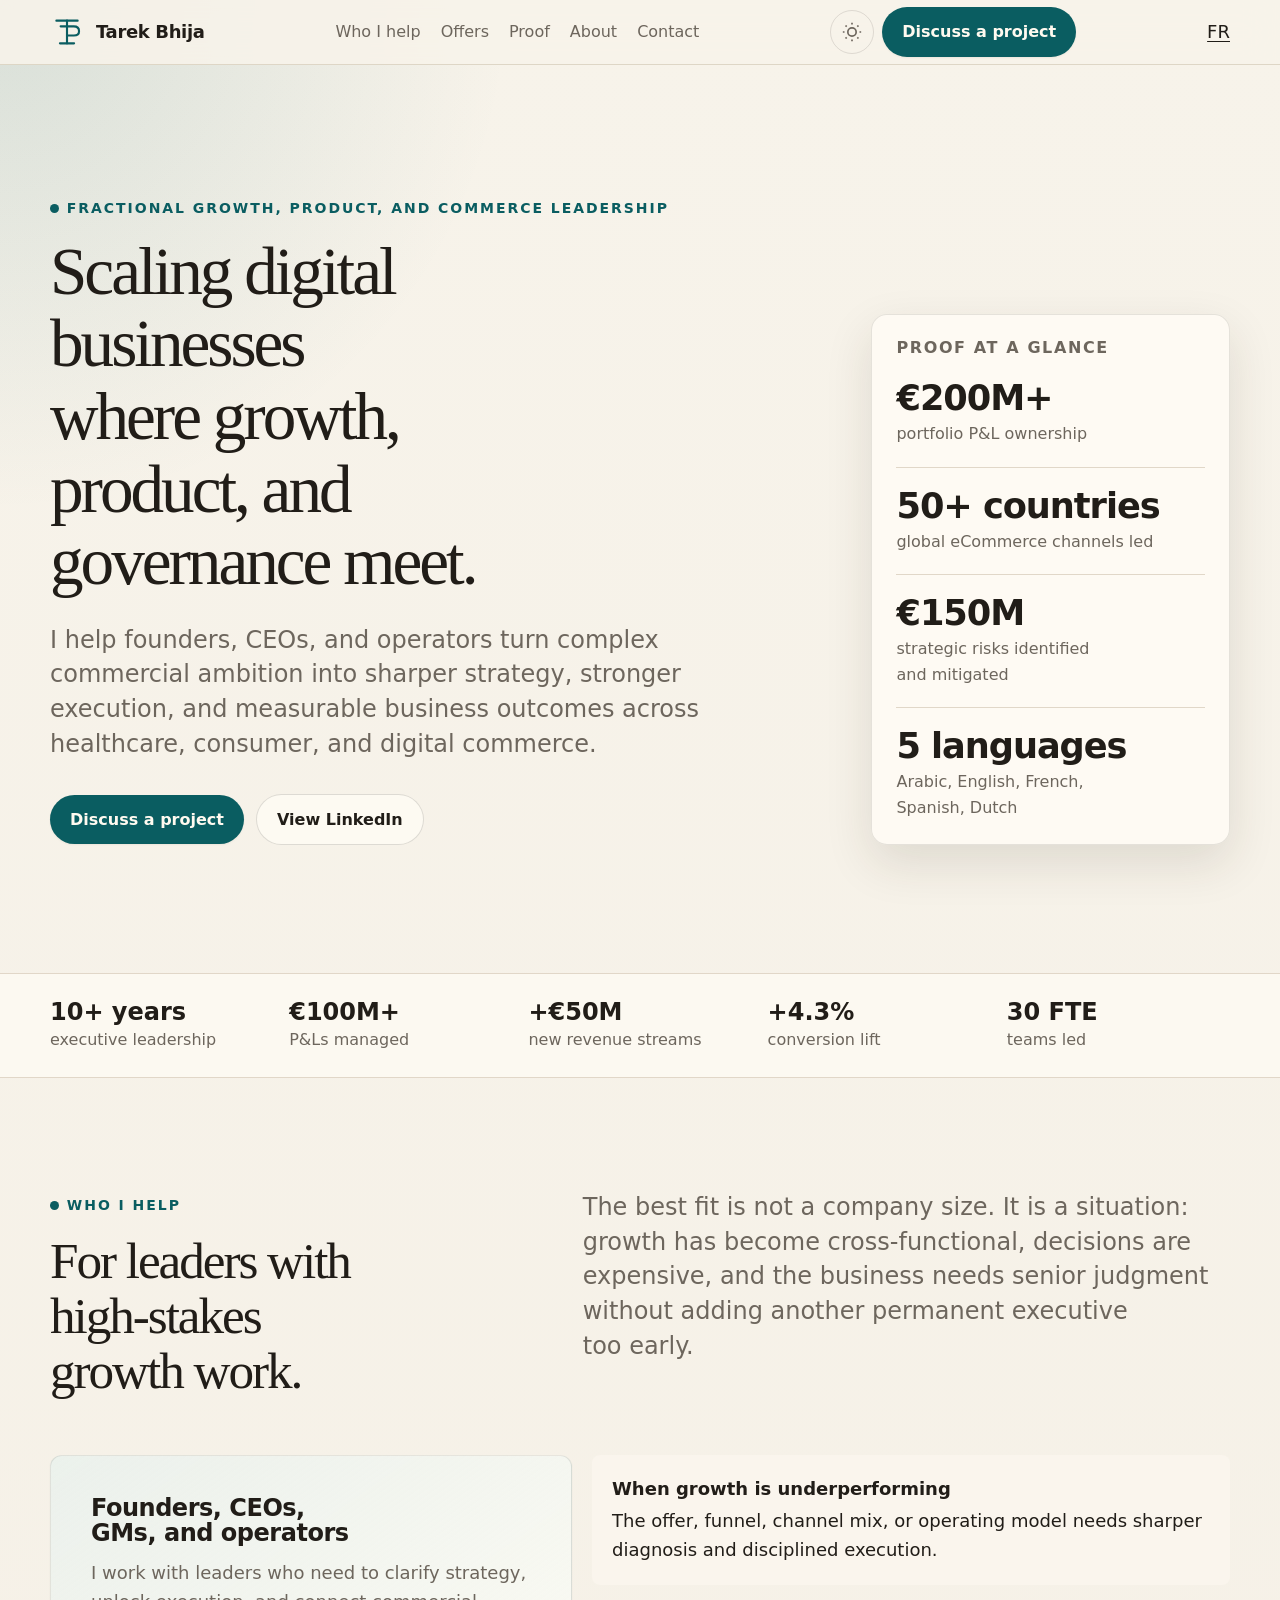
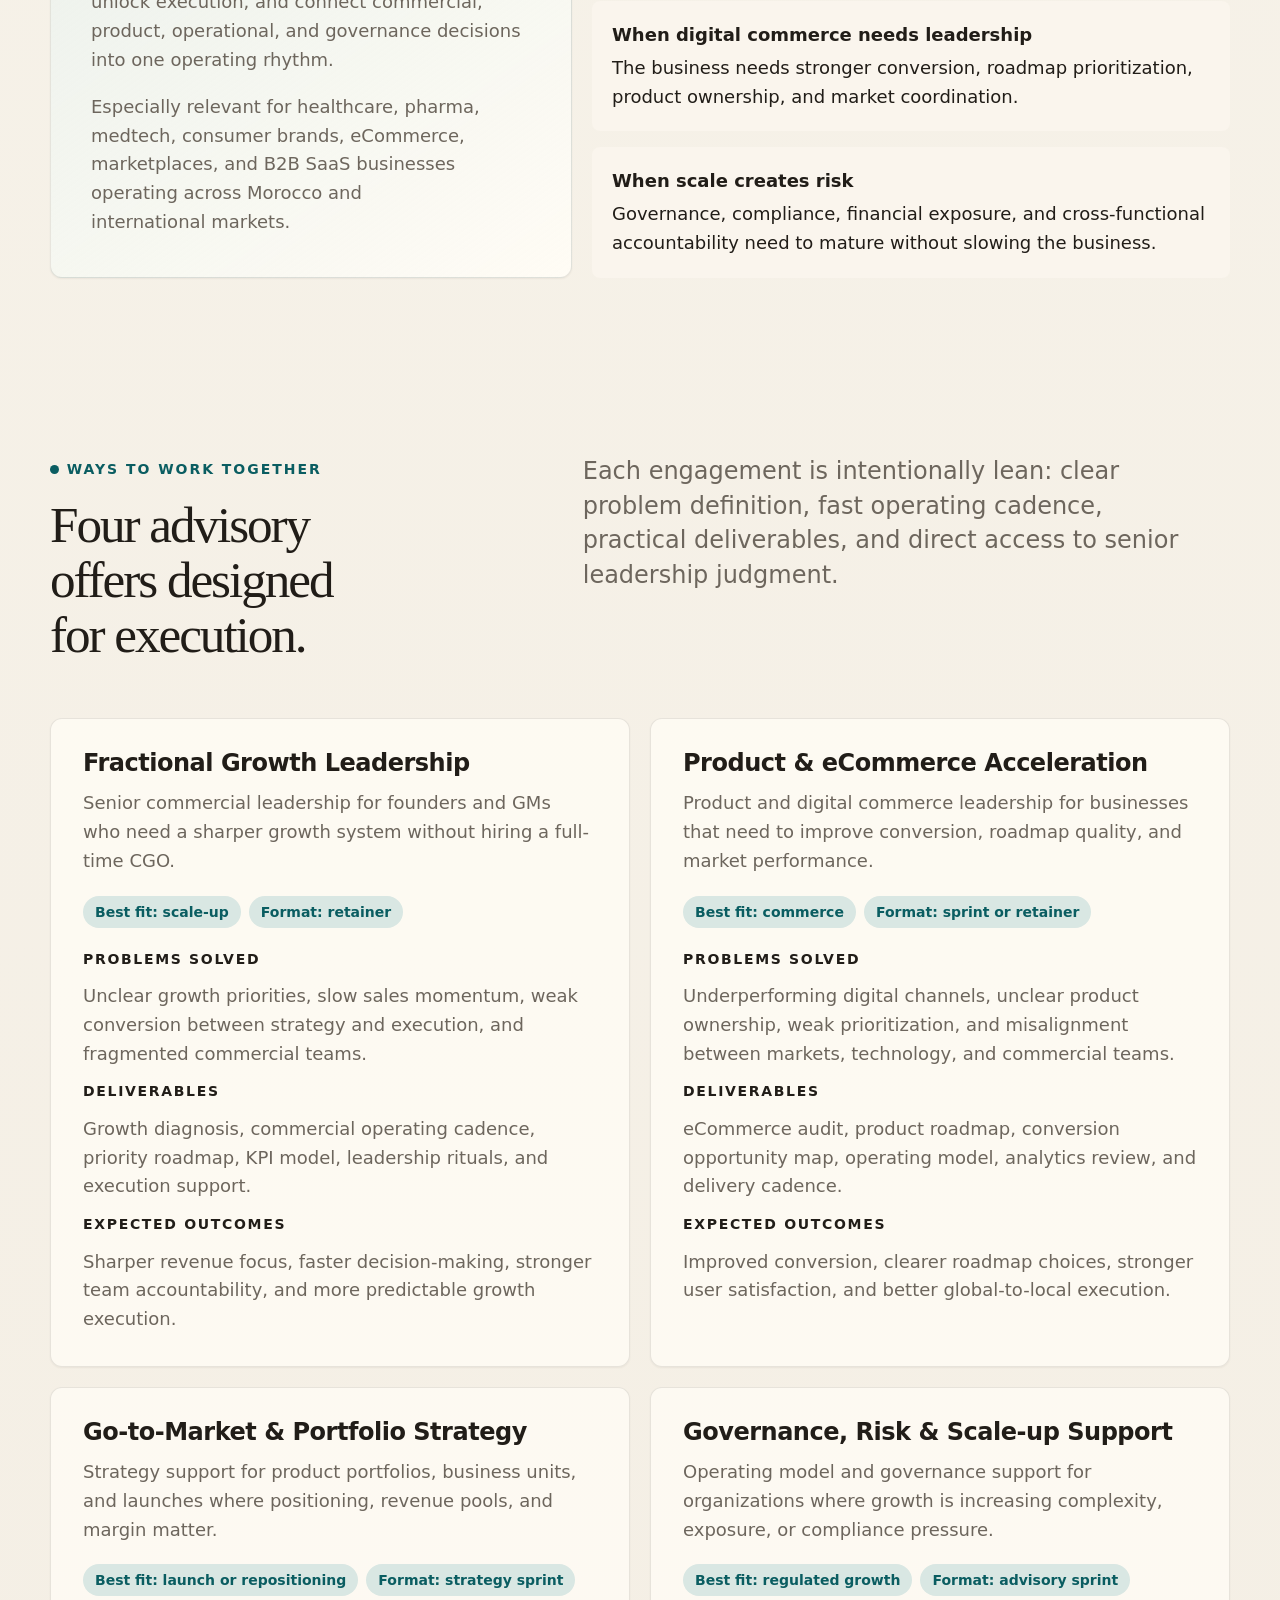
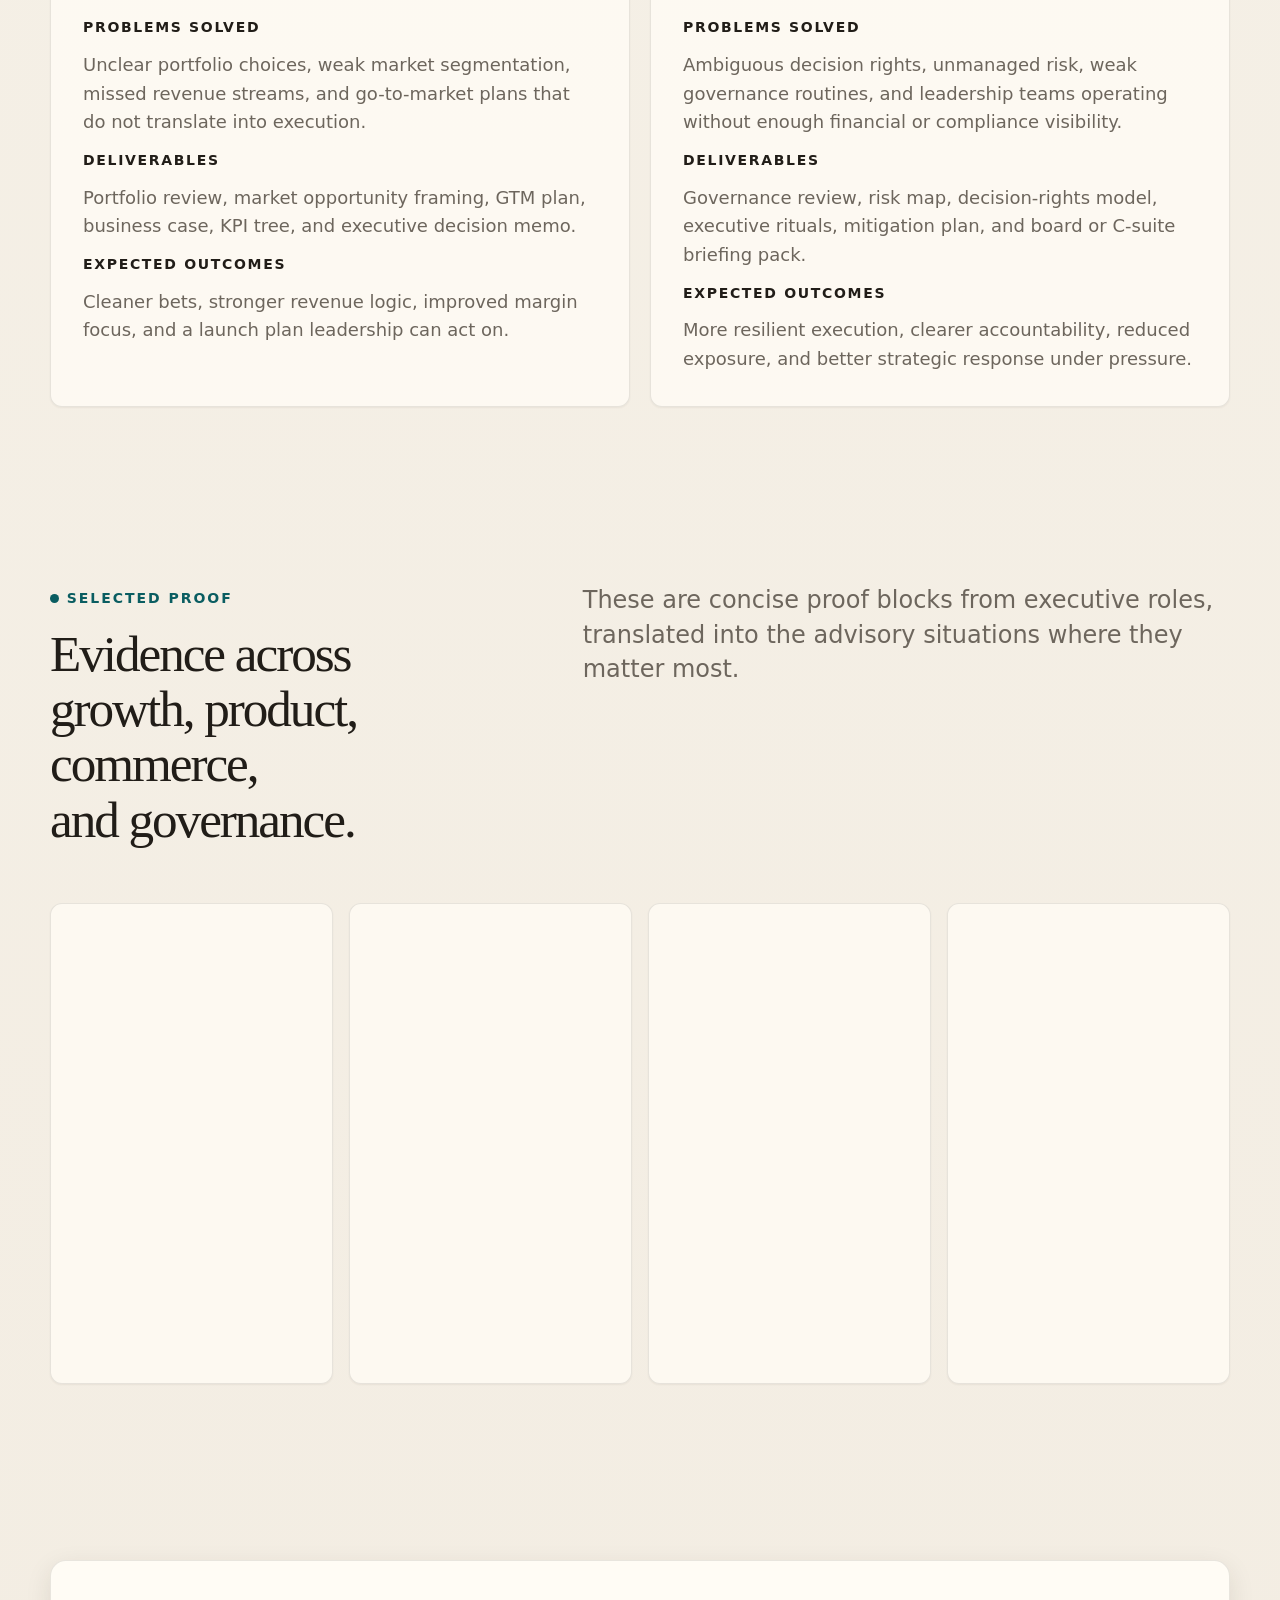
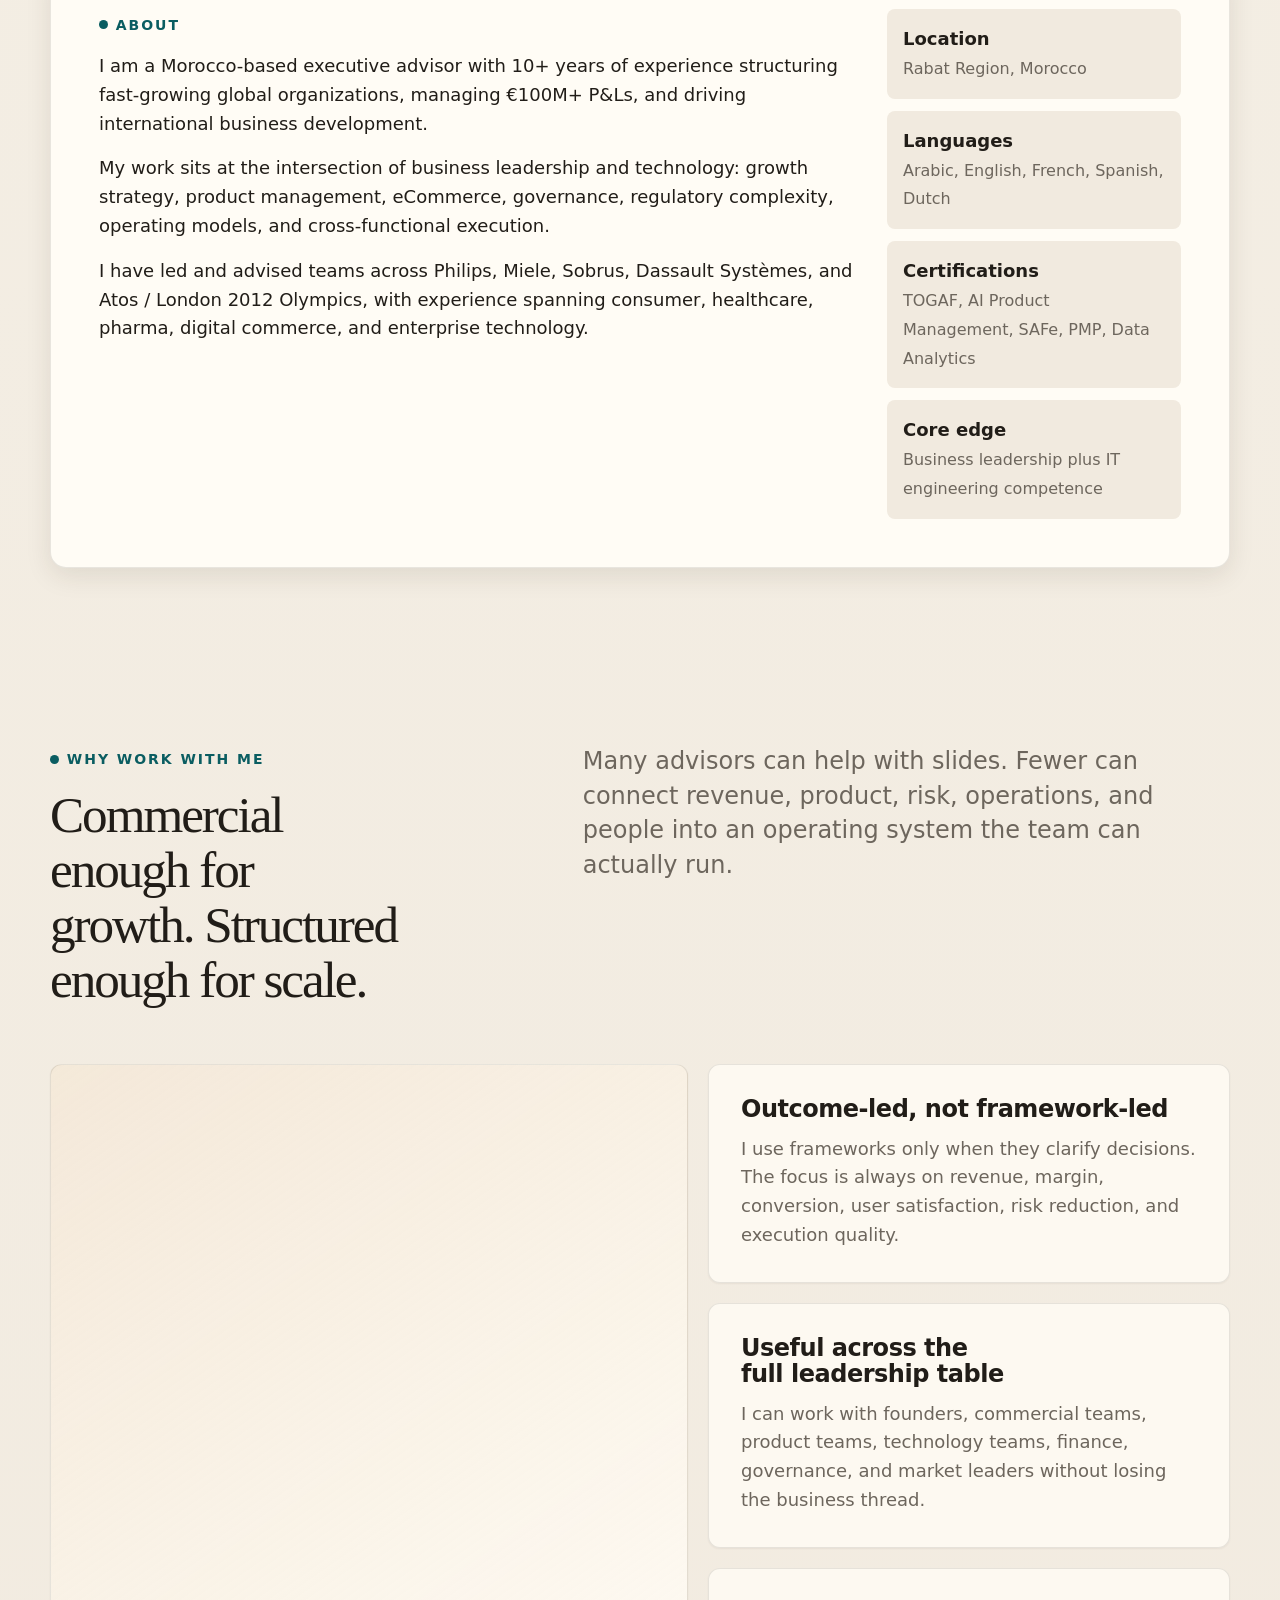
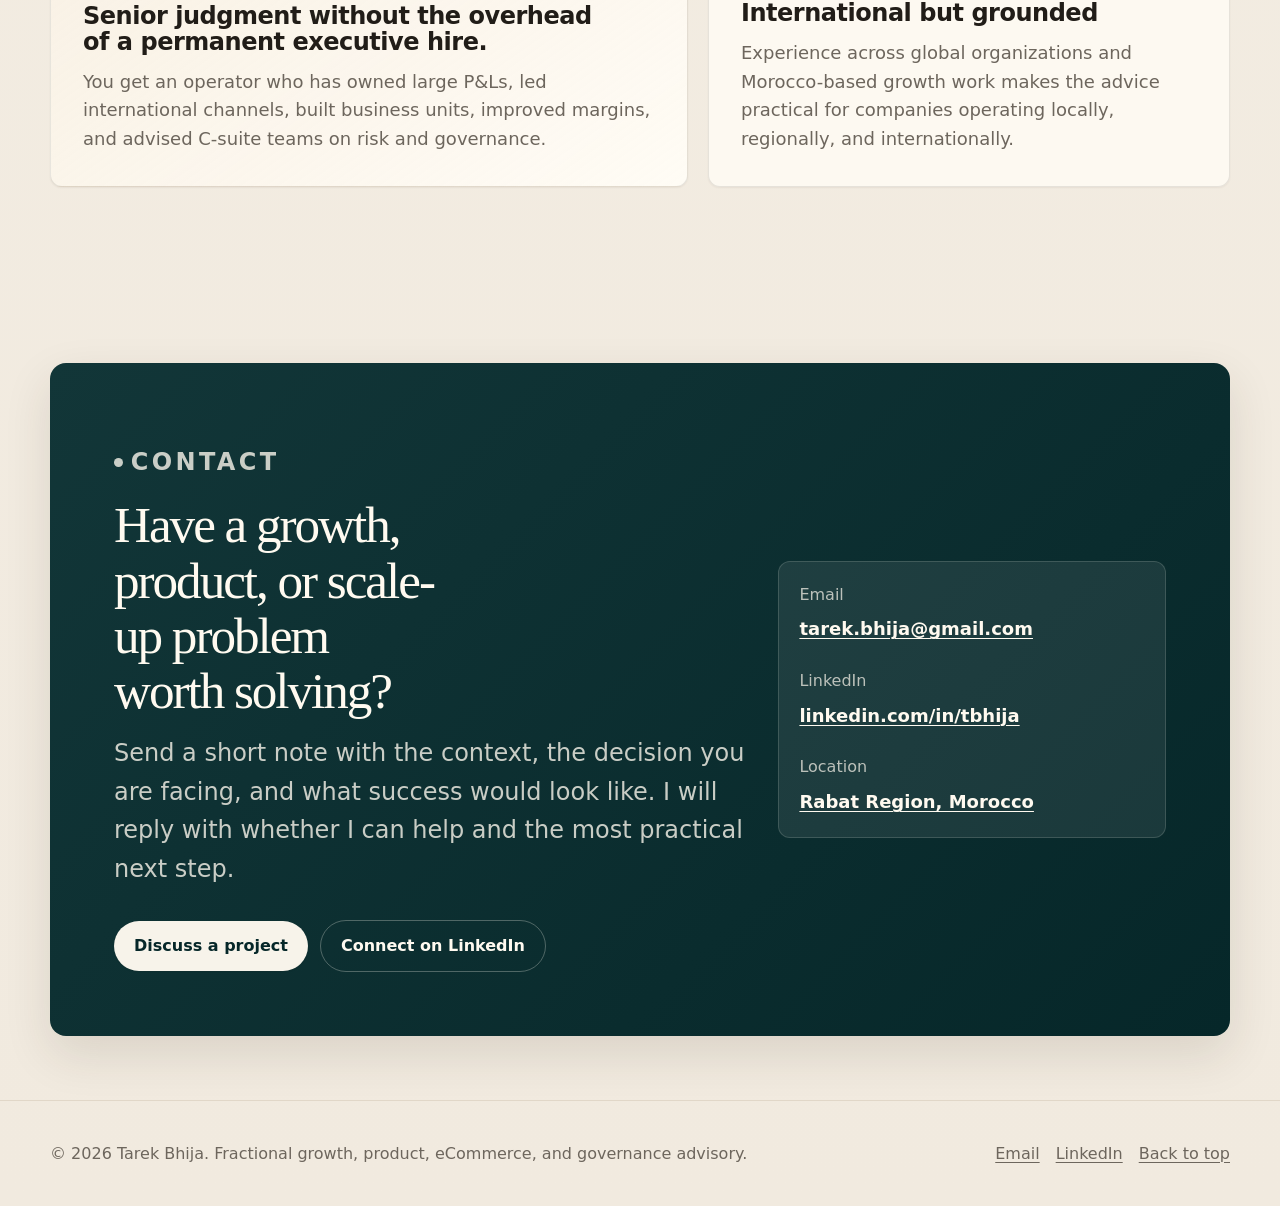
==== commit 0c02d2eb: "Update index.html added French version" ====
--- a/index.html
+++ b/index.html
@@ -76,6 +76,7 @@
           <button class="theme-toggle" type="button" data-theme-toggle aria-label="Switch color mode"></button>
           <a class="button button-primary" href="mailto:tarek.bhija@gmail.com?subject=Advisory%20project%20discussion%20with%20Tarek">Discuss a project</a>
         </div>
+        <a href="/fr/" lang="fr" hreflang="fr" aria-label="Version française">FR</a>
       </nav>
     </header>
 
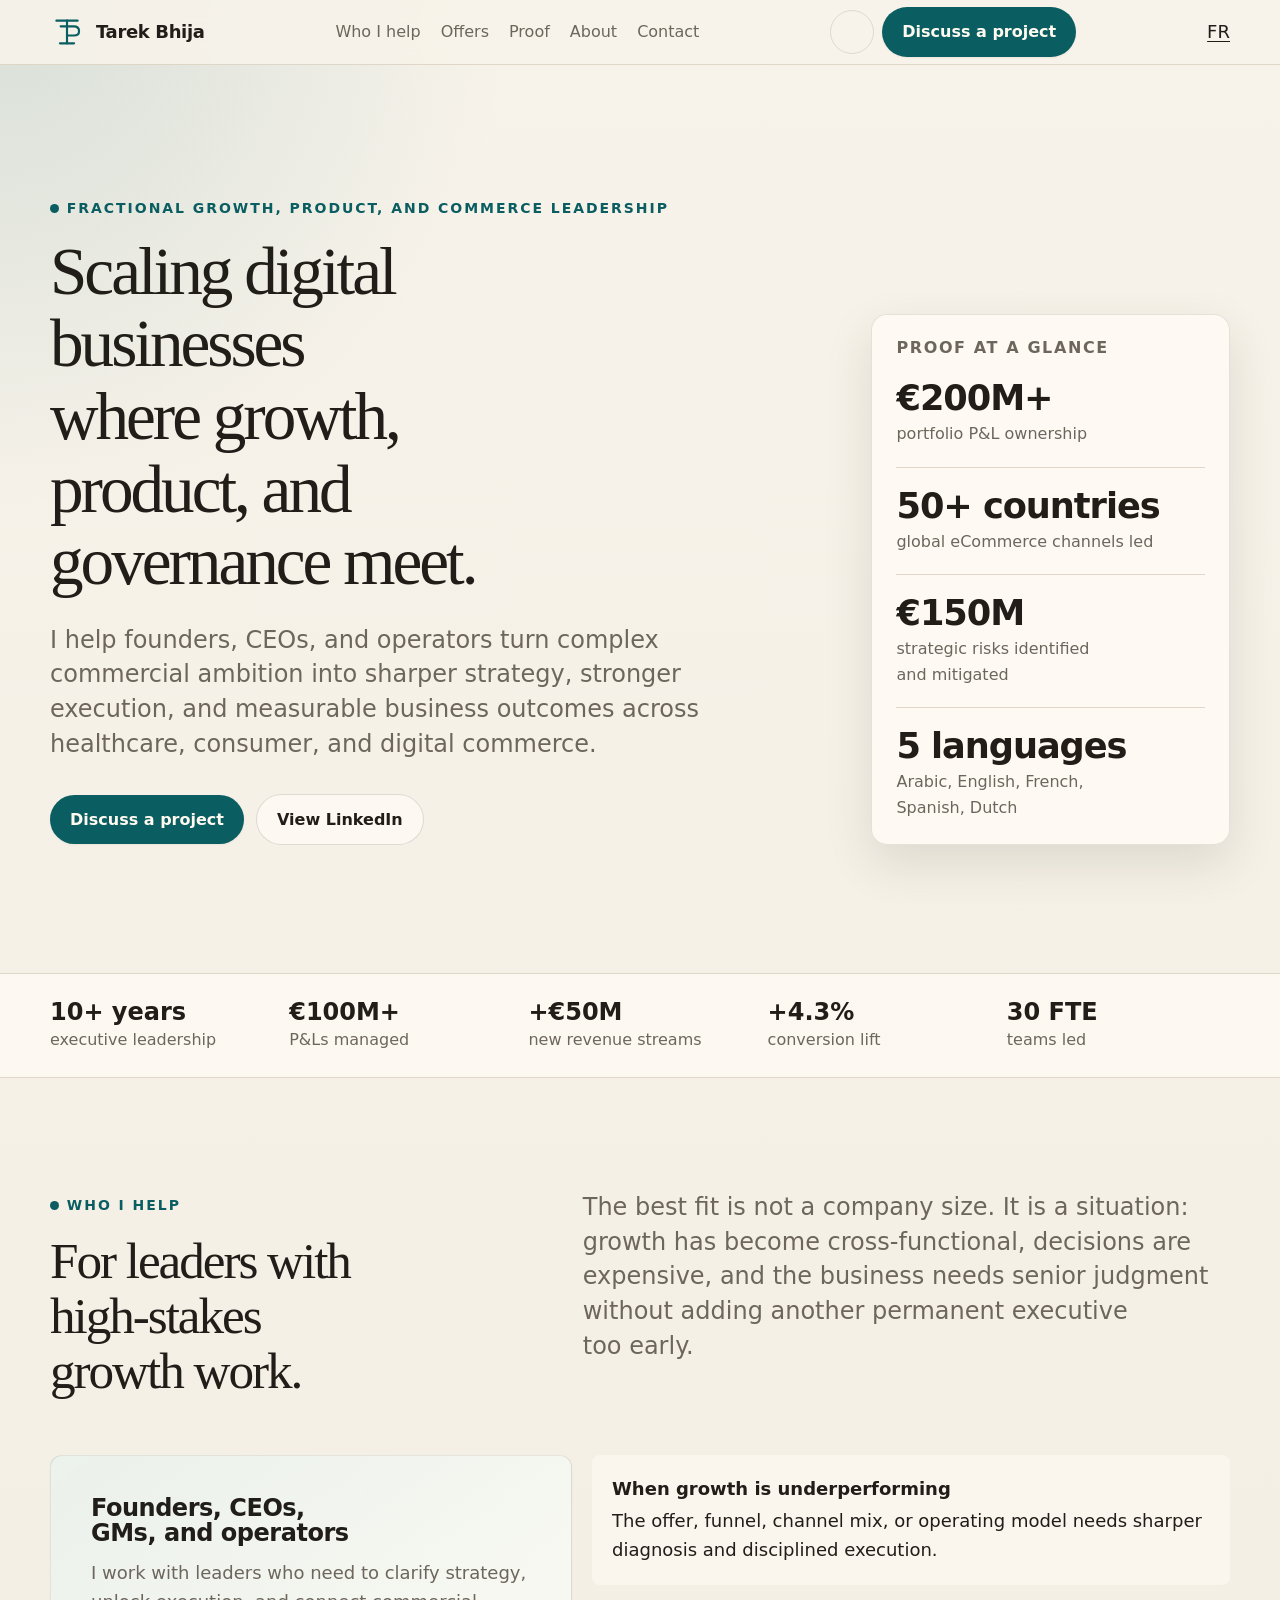
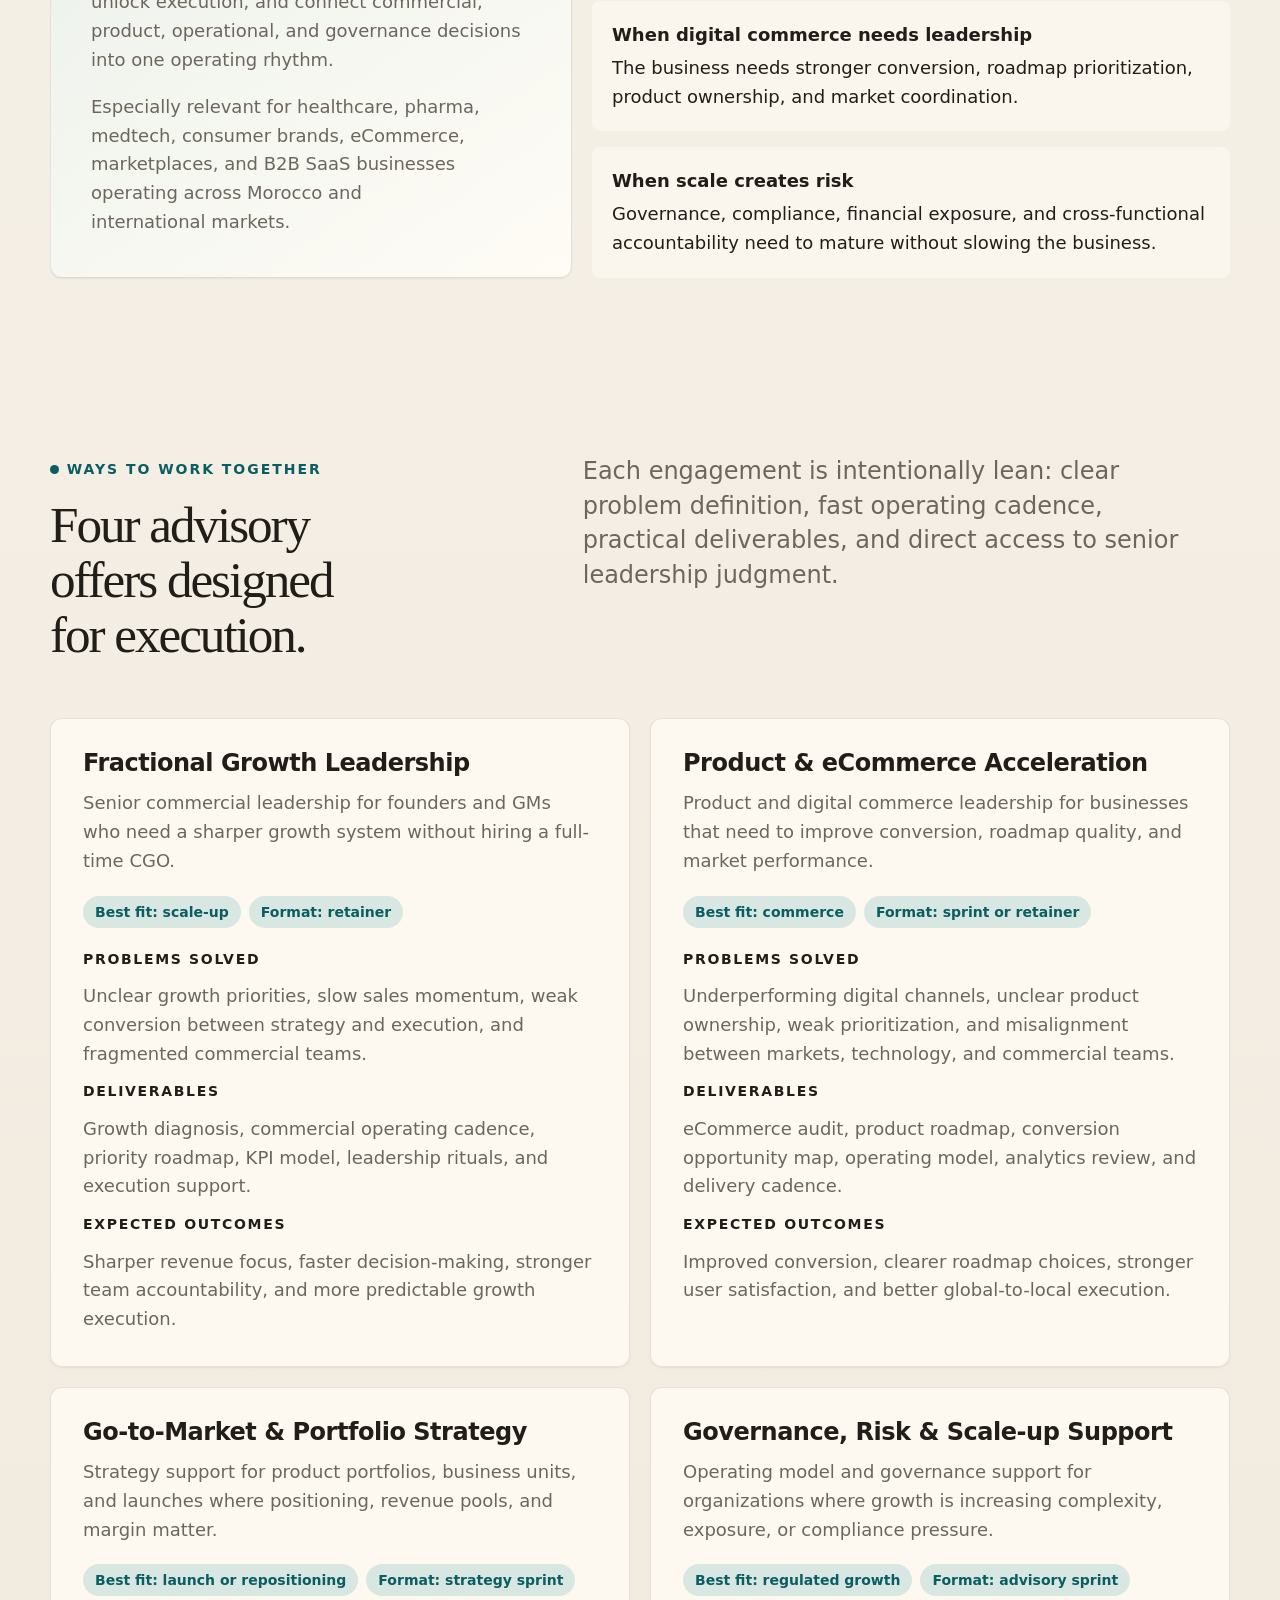
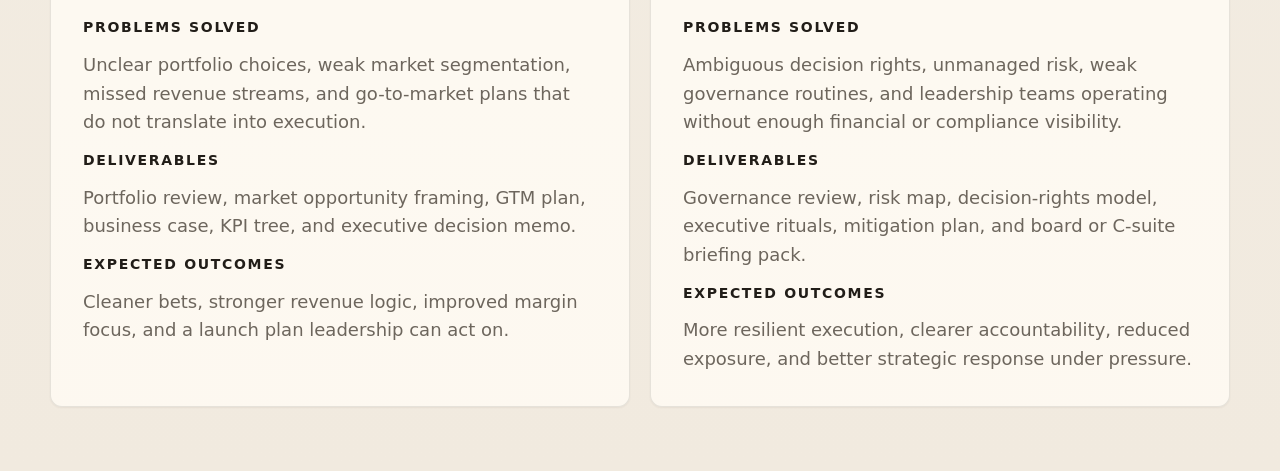
==== commit 6db4d79c: "Add files via upload" ====
--- a/index.html
+++ b/index.html
@@ -17,11 +17,18 @@
     />
     <meta property="og:type" content="website" />
     <meta property="og:locale" content="en_US" />
-    <link rel="canonical" href="https://tarekbhija.com/" />
+
+    <!-- Hreflang -->
+    <link rel="canonical" href="https://tarekbhija.github.io/mysite/" />
+    <link rel="alternate" hreflang="en" href="https://tarekbhija.github.io/mysite/" />
+    <link rel="alternate" hreflang="fr" href="https://tarekbhija.github.io/mysite/fr/" />
+    <link rel="alternate" hreflang="x-default" href="https://tarekbhija.github.io/mysite/" />
+
     <link rel="icon" href="./assets/favicon.svg" type="image/svg+xml" />
     <link href="https://api.fontshare.com/v2/css?f[]=satoshi@400,500,700,900&f[]=zodiak@400,500,700&display=swap" rel="stylesheet" />
     <link rel="stylesheet" href="./base.css" />
     <link rel="stylesheet" href="./style.css" />
+
     <script type="application/ld+json">
       {
         "@context": "https://schema.org",
@@ -29,7 +36,7 @@
         "name": "Tarek Bhija",
         "jobTitle": "Fractional Growth & Product Executive",
         "email": "mailto:tarek.bhija@gmail.com",
-        "url": "https://tarekbhija.com/",
+        "url": "https://tarekbhija.github.io/mysite/",
         "sameAs": ["https://www.linkedin.com/in/tbhija"],
         "address": {
           "@type": "PostalAddress",
@@ -54,6 +61,7 @@
   </head>
   <body>
     <a class="skip-link" href="#main">Skip to content</a>
+
     <header class="site-header">
       <nav class="nav" aria-label="Primary navigation">
         <a class="brand" href="#top" aria-label="Tarek Bhija home">
@@ -76,11 +84,13 @@
           <button class="theme-toggle" type="button" data-theme-toggle aria-label="Switch color mode"></button>
           <a class="button button-primary" href="mailto:tarek.bhija@gmail.com?subject=Advisory%20project%20discussion%20with%20Tarek">Discuss a project</a>
         </div>
-        <a href="/fr/" lang="fr" hreflang="fr" aria-label="Version française">FR</a>
+        <a href="/mysite/fr/" lang="fr" hreflang="fr" aria-label="Version française">FR</a>
       </nav>
     </header>
 
     <main id="main">
+
+      <!-- ─── HERO ─────────────────────────────────────────────── -->
       <section class="hero" id="top">
         <div class="container hero-grid">
           <div>
@@ -118,6 +128,7 @@
         </div>
       </section>
 
+      <!-- ─── TRUST BAR ─────────────────────────────────────────── -->
       <section class="trust-bar" aria-label="Credibility highlights">
         <div class="container trust-grid">
           <div class="trust-item"><strong>10+ years</strong> executive leadership</div>
@@ -128,6 +139,7 @@
         </div>
       </section>
 
+      <!-- ─── WHO I HELP ─────────────────────────────────────────── -->
       <section class="section" id="who">
         <div class="container">
           <div class="section-header">
@@ -169,6 +181,7 @@
         </div>
       </section>
 
+      <!-- ─── OFFERS ─────────────────────────────────────────────── -->
       <section class="section section-tight" id="offers">
         <div class="container">
           <div class="section-header">
@@ -181,6 +194,7 @@
             </p>
           </div>
           <div class="offers-grid">
+
             <article class="offer-card">
               <h3>Fractional Growth Leadership</h3>
               <p>
@@ -256,153 +270,10 @@
                 <dd>More resilient execution, clearer accountability, reduced exposure, and better strategic response under pressure.</dd>
               </dl>
             </article>
-          </div>
-        </div>
-      </section>
-
-      <section class="section" id="proof">
-        <div class="container">
-          <div class="section-header">
-            <div>
-              <p class="eyebrow">Selected proof</p>
-              <h2>Evidence across growth, product, commerce, and governance.</h2>
-            </div>
-            <p class="section-lede">
-              These are concise proof blocks from executive roles, translated into the advisory situations where they matter most.
-            </p>
-          </div>
-          <div class="proof-grid">
-            <article class="proof-card">
-              <span class="proof-metric">1M+ MAD</span>
-              <h3>Built a new commercial business unit</h3>
-              <p>
-                As Chief Growth Officer at Sobrus, built and scaled a new business unit, won 10 key enterprise clients, exceeded 1M MAD in new revenue in the first year, and supervised a 12-FTE cross-functional team.
-              </p>
-            </article>
-            <article class="proof-card">
-              <span class="proof-metric">50+ countries</span>
-              <h3>Led global eCommerce and product channels</h3>
-              <p>
-                At Miele, led global digital distribution channels across 50+ countries, drove double-digit eCommerce growth, improved conversion by +4.3%, increased user satisfaction by +8.4%, and led around 30 FTE.
-              </p>
-            </article>
-            <article class="proof-card">
-              <span class="proof-metric">€200M+</span>
-              <h3>Owned portfolio strategy and P&amp;L</h3>
-              <p>
-                As Global Marketing Director, Beauty at Philips, owned a €200M+ portfolio, created +€50M in new revenue streams, improved margins by 200+ bps, and managed transition toward certified medical-device standards.
-              </p>
-            </article>
-            <article class="proof-card">
-              <span class="proof-metric">€150M</span>
-              <h3>Advised C-suite on risk and governance</h3>
-              <p>
-                As Audit Director and Senior Auditor at Philips, led 15+ high-impact audits, identified and mitigated risks up to €150M, and advised senior leadership on governance and strategic response plans.
-              </p>
-            </article>
-          </div>
-        </div>
-      </section>
-
-      <section class="section section-tight" id="about">
-        <div class="container">
-          <div class="about-panel">
-            <div class="about-copy">
-              <p class="eyebrow">About</p>
-              <h2 class="sr-only">About Tarek Bhija</h2>
-              <p>
-                I am a Morocco-based executive advisor with 10+ years of experience structuring fast-growing global organizations, managing €100M+ P&amp;Ls, and driving international business development.
-              </p>
-              <p>
-                My work sits at the intersection of business leadership and technology: growth strategy, product management, eCommerce, governance, regulatory complexity, operating models, and cross-functional execution.
-              </p>
-              <p>
-                I have led and advised teams across Philips, Miele, Sobrus, Dassault Systèmes, and Atos / London 2012 Olympics, with experience spanning consumer, healthcare, pharma, digital commerce, and enterprise technology.
-              </p>
-            </div>
-            <aside class="about-facts" aria-label="Background facts">
-              <div class="fact"><strong>Location</strong><span>Rabat Region, Morocco</span></div>
-              <div class="fact"><strong>Languages</strong><span>Arabic, English, French, Spanish, Dutch</span></div>
-              <div class="fact"><strong>Certifications</strong><span>TOGAF, AI Product Management, SAFe, PMP, Data Analytics</span></div>
-              <div class="fact"><strong>Core edge</strong><span>Business leadership plus IT engineering competence</span></div>
-            </aside>
-          </div>
-        </div>
-      </section>
-
-      <section class="section" id="why">
-        <div class="container">
-          <div class="section-header">
-            <div>
-              <p class="eyebrow">Why work with me</p>
-              <h2>Commercial enough for growth. Structured enough for scale.</h2>
-            </div>
-            <p class="section-lede">
-              Many advisors can help with slides. Fewer can connect revenue, product, risk, operations, and people into an operating system the team can actually run.
-            </p>
-          </div>
-          <div class="why-grid">
-            <article class="why-card large">
-              <h3>Senior judgment without the overhead of a permanent executive hire.</h3>
-              <p>
-                You get an operator who has owned large P&amp;Ls, led international channels, built business units, improved margins, and advised C-suite teams on risk and governance.
-              </p>
-            </article>
-            <div class="why-stack">
-              <article class="why-card">
-                <h3>Outcome-led, not framework-led</h3>
-                <p>I use frameworks only when they clarify decisions. The focus is always on revenue, margin, conversion, user satisfaction, risk reduction, and execution quality.</p>
-              </article>
-              <article class="why-card">
-                <h3>Useful across the full leadership table</h3>
-                <p>I can work with founders, commercial teams, product teams, technology teams, finance, governance, and market leaders without losing the business thread.</p>
-              </article>
-              <article class="why-card">
-                <h3>International but grounded</h3>
-                <p>Experience across global organizations and Morocco-based growth work makes the advice practical for companies operating locally, regionally, and internationally.</p>
-              </article>
-            </div>
-          </div>
-        </div>
-      </section>
-
-      <section class="section-tight" id="contact">
-        <div class="container">
-          <div class="cta-panel">
-            <div>
-              <p class="eyebrow">Contact</p>
-              <h2>Have a growth, product, or scale-up problem worth solving?</h2>
-              <p>
-                Send a short note with the context, the decision you are facing, and what success would look like. I will reply with whether I can help and the most practical next step.
-              </p>
-              <div class="cta-actions">
-                <a class="button button-primary" href="mailto:tarek.bhija@gmail.com?subject=Advisory%20project%20discussion%20with%20Tarek">Discuss a project</a>
-                <a class="button button-secondary" href="https://www.linkedin.com/in/tbhija" target="_blank" rel="noopener noreferrer">Connect on LinkedIn</a>
-              </div>
-            </div>
-            <div class="contact-card">
-              <span>Email</span>
-              <a href="mailto:tarek.bhija@gmail.com">tarek.bhija@gmail.com</a>
-              <span>LinkedIn</span>
-              <a href="https://www.linkedin.com/in/tbhija" target="_blank" rel="noopener noreferrer">linkedin.com/in/tbhija</a>
-              <span>Location</span>
-              <a href="https://www.google.com/maps/place/Rabat,+Morocco" target="_blank" rel="noopener noreferrer">Rabat Region, Morocco</a>
-            </div>
-          </div>
-        </div>
-      </section>
-    </main>
-
-    <footer class="site-footer">
-      <div class="container footer-grid">
-        <p>© 2026 Tarek Bhija. Fractional growth, product, eCommerce, and governance advisory.</p>
-        <div class="footer-links">
-          <a href="mailto:tarek.bhija@gmail.com">Email</a>
-          <a href="https://www.linkedin.com/in/tbhija" target="_blank" rel="noopener noreferrer">LinkedIn</a>
-          <a href="#top">Back to top</a>
-        </div>
-      </div>
-    </footer>
-    <script src="./app.js" defer></script>
-  </body>
-</html>
+
+          </div>
+        </div>
+      </section>
+
+      <!-- ─── LOGO BAR ───────────────────────────────────────────── -->
+      <section class="logo-bar" 
--- a/style.css
+++ b/style.css
@@ -496,6 +496,101 @@
   font-weight: 700;
 }
 
+.why-card.large {
+  display: flex;
+  flex-direction: column;
+  overflow: hidden;
+  padding: 0;
+}
+
+
+.why-card.large .why-card-text {
+  flex: 1;
+  padding: clamp(var(--space-5), 3vw, var(--space-8));
+  background:
+    linear-gradient(145deg, color-mix(in oklab, var(--color-bronze-soft) 52%, transparent), transparent),
+    var(--color-surface);
+}
+.why-grid {
+  display: grid;
+  grid-template-columns: 1.1fr 0.9fr;
+  gap: var(--space-5);
+  align-items: start; /* so both columns don't stretch to equal height */
+}
+
+.why-card.large {
+  display: flex;
+  flex-direction: column;
+  overflow: hidden;
+  padding: 0;
+  height: 100%; /* fill column height */
+}
+
+.why-card-image {
+  display: flex;
+  justify-content: center;
+  align-items: center;
+  padding: clamp(var(--space-6), 4vw, var(--space-10));
+  background: var(--color-surface-2);
+  border-radius: var(--radius-lg) var(--radius-lg) 0 0;
+}
+
+.why-card-photo {
+  width: 80%;          /* fill 80% of the div width */
+  aspect-ratio: 1 / 1; /* keep it square (matches 256×255 ratio) */
+  object-fit: cover;
+  object-position: center top;
+  display: block;
+  border-radius: var(--radius-md);
+}
+.why-card.large .why-card-text {
+  flex: 1;
+  padding: clamp(var(--space-5), 3vw, var(--space-8));
+  background:
+    linear-gradient(145deg, color-mix(in oklab, var(--color-bronze-soft) 52%, transparent), transparent),
+    var(--color-surface);
+}
+
+.why-stack {
+  display: grid;
+  gap: var(--space-5);
+  align-content: start;
+}
+
+.logo-bar {
+  border-bottom: 1px solid var(--color-divider);
+  background: color-mix(in oklab, var(--color-surface) 70%, transparent);
+}
+
+.logo-grid {
+  display: flex;
+  align-items: center;
+  justify-content: space-between;
+  flex-wrap: wrap;
+  gap: var(--space-6);
+  padding-block: var(--space-6);
+}
+
+.logo-item {
+  height: 28px;
+  width: auto;
+  opacity: 0.45;
+  filter: grayscale(100%);
+  transition: opacity var(--transition-interactive), filter var(--transition-interactive);
+}
+
+.logo-item:hover {
+  opacity: 0.85;
+  filter: grayscale(0%);
+}
+
+/* Responsive: stack to single column on mobile */
+@media (max-width: 980px) {
+  .why-grid {
+    grid-template-columns: 1fr;
+  }
+}
+
 .offer-detail {
   display: grid;
   gap: var(--space-3);
@@ -590,11 +685,6 @@
     var(--color-surface);
 }
 
-.why-stack {
-  display: grid;
-  gap: var(--space-5);
-}
-
 .cta-panel {
   display: grid;
   grid-template-columns: minmax(0, 0.62fr) minmax(260px, 0.38fr);
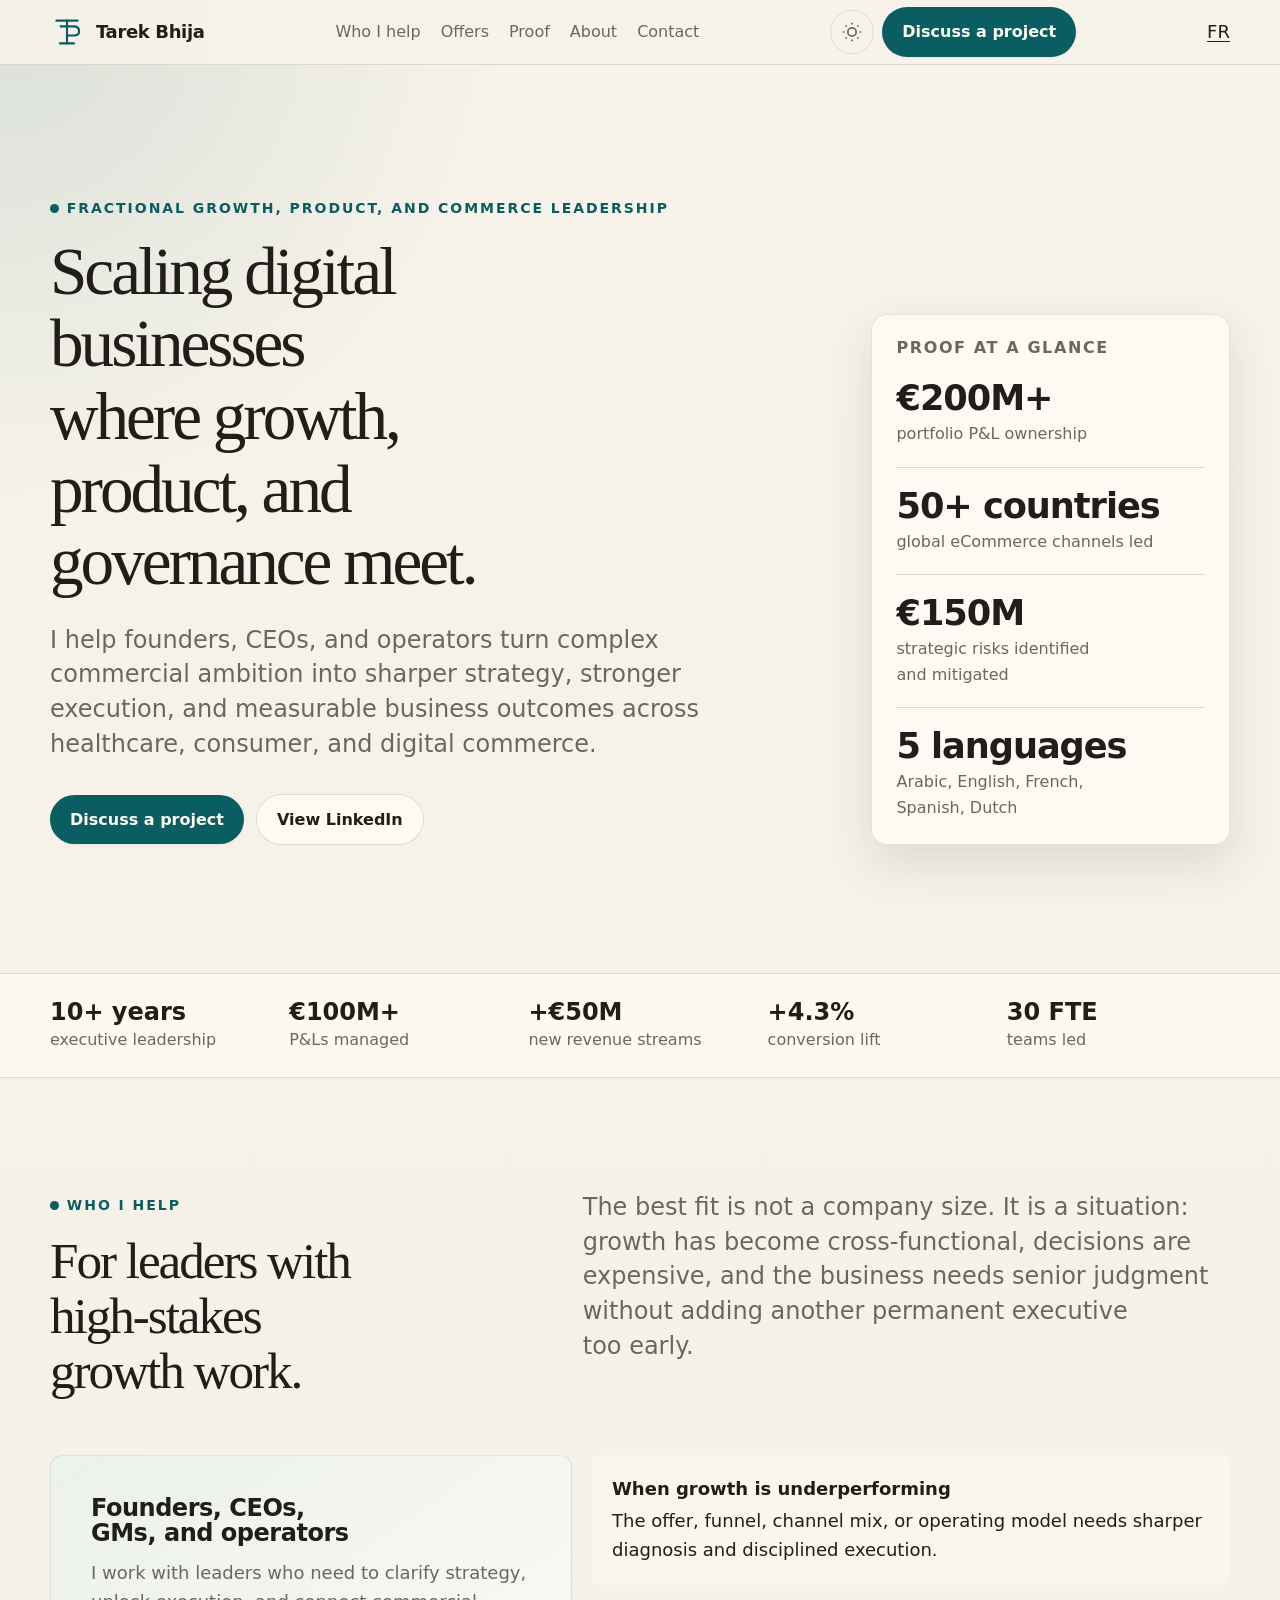
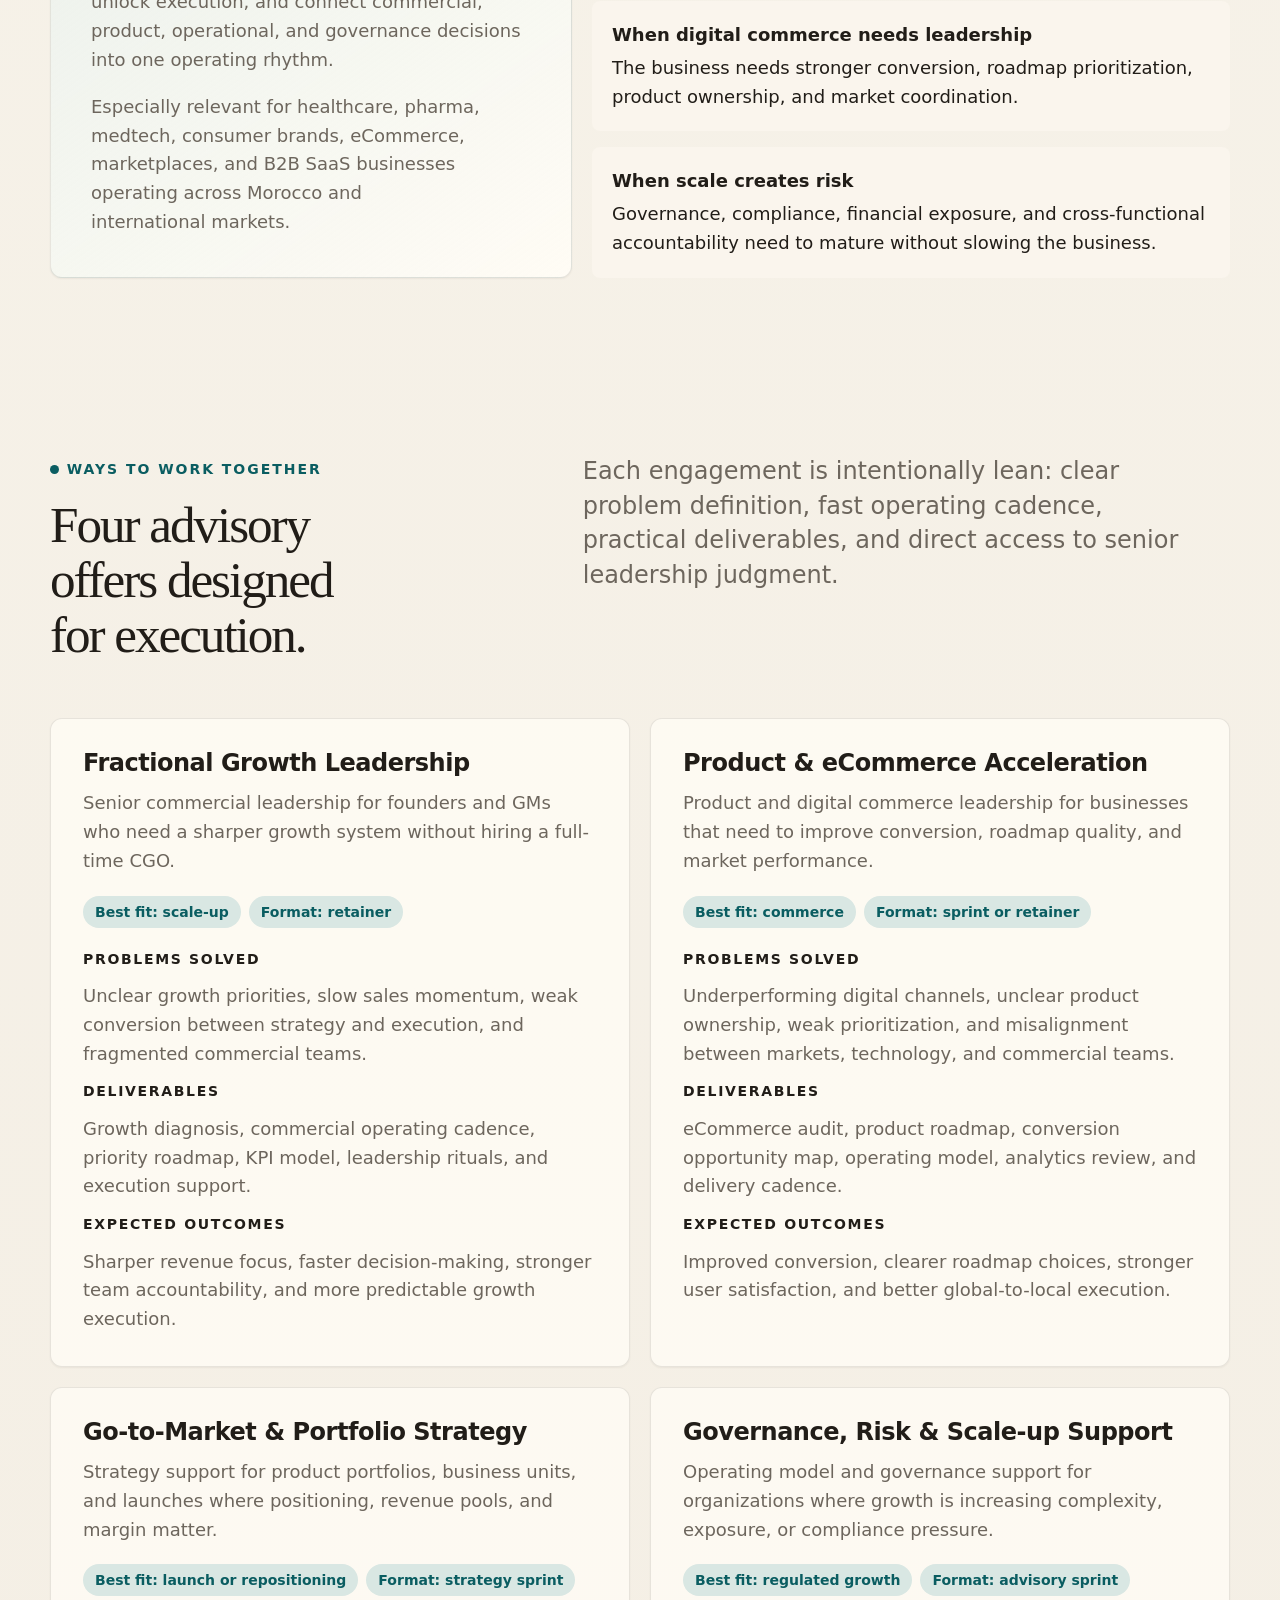
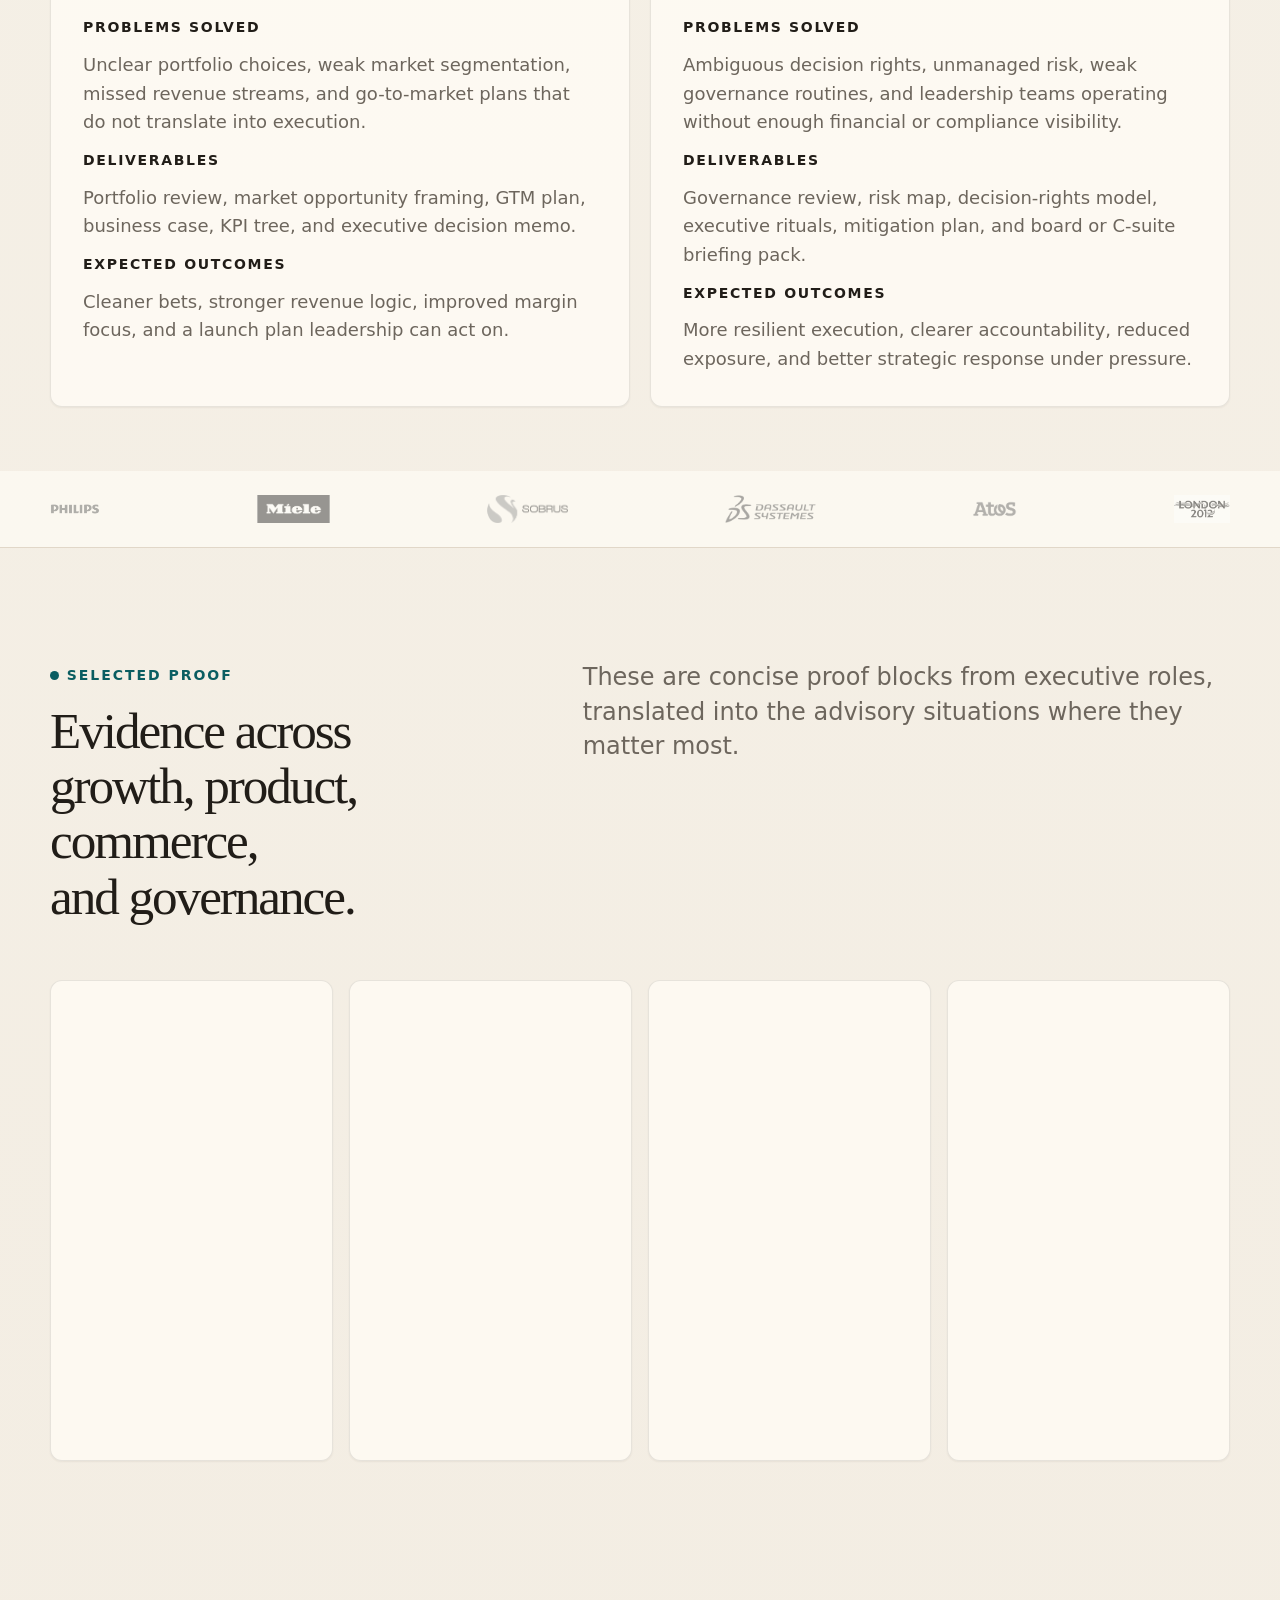
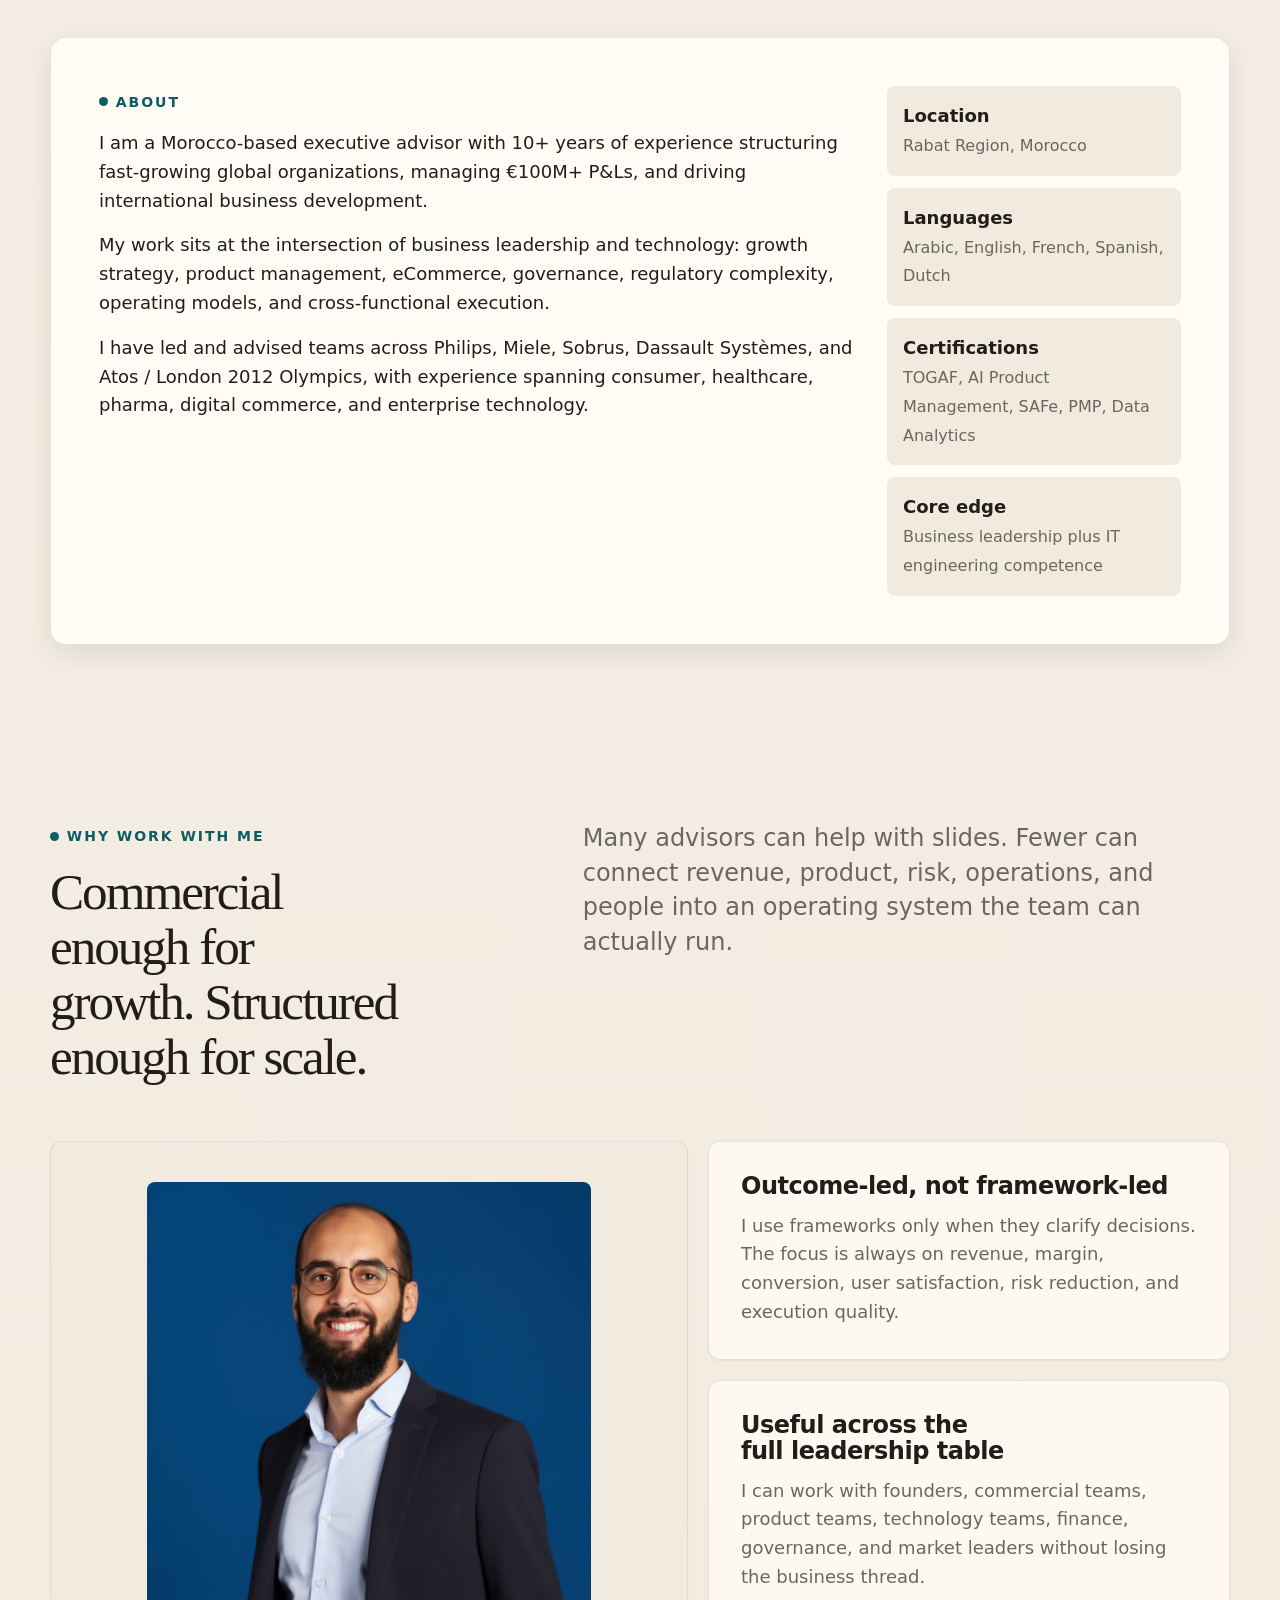
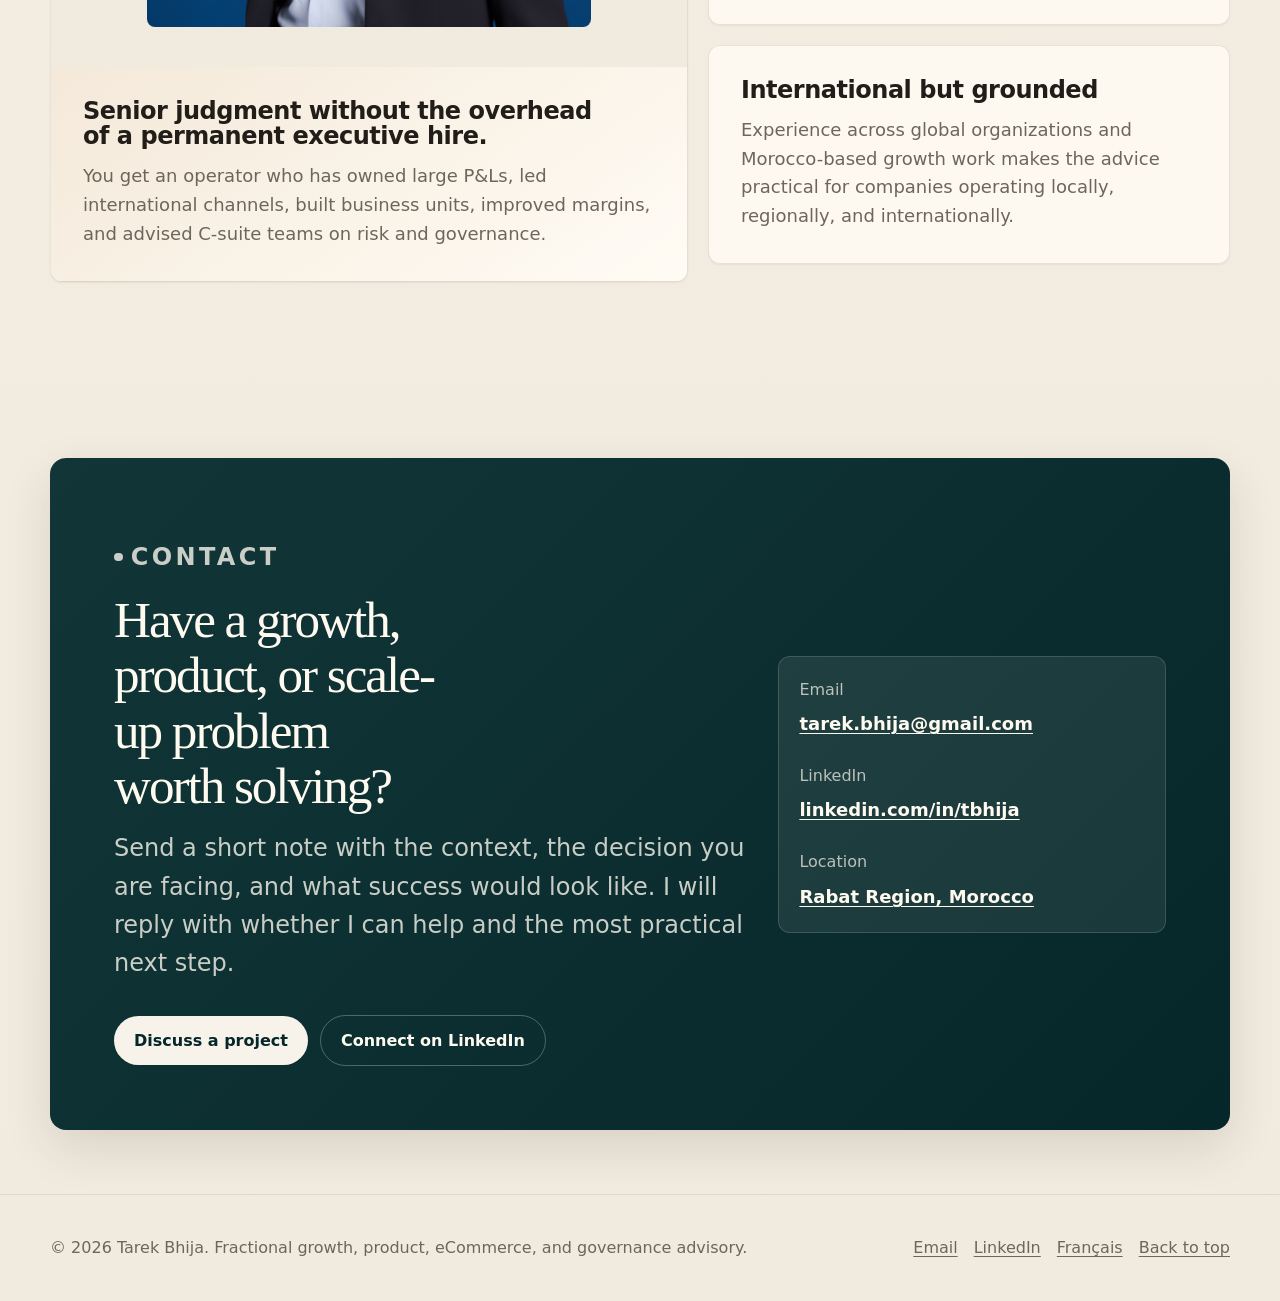
==== commit 6067c018: "Add files via upload" ====
--- a/index.html
+++ b/index.html
@@ -276,4 +276,175 @@
       </section>
 
       <!-- ─── LOGO BAR ───────────────────────────────────────────── -->
-      <section class="logo-bar" +      <section class="logo-bar" aria-label="Companies I have worked with">
+        <div class="container logo-grid">
+          <img src="./assets/logos/philips.png" alt="Philips" class="logo-item" />
+          <img src="./assets/logos/miele.png" alt="Miele" class="logo-item" />
+          <img src="./assets/logos/sobrus.png" alt="Sobrus" class="logo-item" />
+          <img src="./assets/logos/dassault.png" alt="Dassault Systèmes" class="logo-item" />
+          <img src="./assets/logos/atos.png" alt="Atos" class="logo-item" />
+          <img src="./assets/logos/London2012.png" alt="London 2012" class="logo-item" />
+        </div>
+      </section>
+
+      <!-- ─── PROOF ──────────────────────────────────────────────── -->
+      <section class="section" id="proof">
+        <div class="container">
+          <div class="section-header">
+            <div>
+              <p class="eyebrow">Selected proof</p>
+              <h2>Evidence across growth, product, commerce, and governance.</h2>
+            </div>
+            <p class="section-lede">
+              These are concise proof blocks from executive roles, translated into the advisory situations where they matter most.
+            </p>
+          </div>
+          <div class="proof-grid">
+            <article class="proof-card">
+              <span class="proof-metric">1M+ MAD</span>
+              <h3>Built a new commercial business unit</h3>
+              <p>
+                As Chief Growth Officer at Sobrus, built and scaled a new business unit, won 10 key enterprise clients, exceeded 1M MAD in new revenue in the first year, and supervised a 12-FTE cross-functional team.
+              </p>
+            </article>
+            <article class="proof-card">
+              <span class="proof-metric">50+ countries</span>
+              <h3>Led global eCommerce and product channels</h3>
+              <p>
+                At Miele, led global digital distribution channels across 50+ countries, drove double-digit eCommerce growth, improved conversion by +4.3%, increased user satisfaction by +8.4%, and led around 30 FTE.
+              </p>
+            </article>
+            <article class="proof-card">
+              <span class="proof-metric">€200M+</span>
+              <h3>Owned portfolio strategy and P&amp;L</h3>
+              <p>
+                As Global Marketing Director, Beauty at Philips, owned a €200M+ portfolio, created +€50M in new revenue streams, improved margins by 200+ bps, and managed transition toward certified medical-device standards.
+              </p>
+            </article>
+            <article class="proof-card">
+              <span class="proof-metric">€150M</span>
+              <h3>Advised C-suite on risk and governance</h3>
+              <p>
+                As Audit Director and Senior Auditor at Philips, led 15+ high-impact audits, identified and mitigated risks up to €150M, and advised senior leadership on governance and strategic response plans.
+              </p>
+            </article>
+          </div>
+        </div>
+      </section>
+
+      <!-- ─── ABOUT ──────────────────────────────────────────────── -->
+      <section class="section section-tight" id="about">
+        <div class="container">
+          <div class="about-panel">
+            <div class="about-copy">
+              <p class="eyebrow">About</p>
+              <h2 class="sr-only">About Tarek Bhija</h2>
+              <p>
+                I am a Morocco-based executive advisor with 10+ years of experience structuring fast-growing global organizations, managing €100M+ P&amp;Ls, and driving international business development.
+              </p>
+              <p>
+                My work sits at the intersection of business leadership and technology: growth strategy, product management, eCommerce, governance, regulatory complexity, operating models, and cross-functional execution.
+              </p>
+              <p>
+                I have led and advised teams across Philips, Miele, Sobrus, Dassault Systèmes, and Atos / London 2012 Olympics, with experience spanning consumer, healthcare, pharma, digital commerce, and enterprise technology.
+              </p>
+            </div>
+            <aside class="about-facts" aria-label="Background facts">
+              <div class="fact"><strong>Location</strong><span>Rabat Region, Morocco</span></div>
+              <div class="fact"><strong>Languages</strong><span>Arabic, English, French, Spanish, Dutch</span></div>
+              <div class="fact"><strong>Certifications</strong><span>TOGAF, AI Product Management, SAFe, PMP, Data Analytics</span></div>
+              <div class="fact"><strong>Core edge</strong><span>Business leadership plus IT engineering competence</span></div>
+            </aside>
+          </div>
+        </div>
+      </section>
+
+      <!-- ─── WHY ────────────────────────────────────────────────── -->
+      <section class="section" id="why">
+        <div class="container">
+          <div class="section-header">
+            <div>
+              <p class="eyebrow">Why work with me</p>
+              <h2>Commercial enough for growth. Structured enough for scale.</h2>
+            </div>
+            <p class="section-lede">
+              Many advisors can help with slides. Fewer can connect revenue, product, risk, operations, and people into an operating system the team can actually run.
+            </p>
+          </div>
+          <div class="why-grid">
+
+            <article class="why-card large">
+              <div class="why-card-image">
+                <img src="./assets/tarek.png" alt="Tarek Bhija — fractional executive advisor" class="why-card-photo" />
+              </div>
+              <div class="why-card-text">
+                <h3>Senior judgment without the overhead of a permanent executive hire.</h3>
+                <p>
+                  You get an operator who has owned large P&amp;Ls, led international channels, built business units, improved margins, and advised C-suite teams on risk and governance.
+                </p>
+              </div>
+            </article>
+
+            <div class="why-stack">
+              <article class="why-card">
+                <h3>Outcome-led, not framework-led</h3>
+                <p>I use frameworks only when they clarify decisions. The focus is always on revenue, margin, conversion, user satisfaction, risk reduction, and execution quality.</p>
+              </article>
+              <article class="why-card">
+                <h3>Useful across the full leadership table</h3>
+                <p>I can work with founders, commercial teams, product teams, technology teams, finance, governance, and market leaders without losing the business thread.</p>
+              </article>
+              <article class="why-card">
+                <h3>International but grounded</h3>
+                <p>Experience across global organizations and Morocco-based growth work makes the advice practical for companies operating locally, regionally, and internationally.</p>
+              </article>
+            </div>
+
+          </div>
+        </div>
+      </section>
+
+      <!-- ─── CONTACT ────────────────────────────────────────────── -->
+      <section class="section-tight" id="contact">
+        <div class="container">
+          <div class="cta-panel">
+            <div>
+              <p class="eyebrow">Contact</p>
+              <h2>Have a growth, product, or scale-up problem worth solving?</h2>
+              <p>
+                Send a short note with the context, the decision you are facing, and what success would look like. I will reply with whether I can help and the most practical next step.
+              </p>
+              <div class="cta-actions">
+                <a class="button button-primary" href="mailto:tarek.bhija@gmail.com?subject=Advisory%20project%20discussion%20with%20Tarek">Discuss a project</a>
+                <a class="button button-secondary" href="https://www.linkedin.com/in/tbhija" target="_blank" rel="noopener noreferrer">Connect on LinkedIn</a>
+              </div>
+            </div>
+            <div class="contact-card">
+              <span>Email</span>
+              <a href="mailto:tarek.bhija@gmail.com">tarek.bhija@gmail.com</a>
+              <span>LinkedIn</span>
+              <a href="https://www.linkedin.com/in/tbhija" target="_blank" rel="noopener noreferrer">linkedin.com/in/tbhija</a>
+              <span>Location</span>
+              <a href="https://www.google.com/maps/place/Rabat,+Morocco" target="_blank" rel="noopener noreferrer">Rabat Region, Morocco</a>
+            </div>
+          </div>
+        </div>
+      </section>
+
+    </main>
+
+    <footer class="site-footer">
+      <div class="container footer-grid">
+        <p>© 2026 Tarek Bhija. Fractional growth, product, eCommerce, and governance advisory.</p>
+        <div class="footer-links">
+          <a href="mailto:tarek.bhija@gmail.com">Email</a>
+          <a href="https://www.linkedin.com/in/tbhija" target="_blank" rel="noopener noreferrer">LinkedIn</a>
+          <a href="/mysite/fr/" lang="fr" hreflang="fr">Français</a>
+          <a href="#top">Back to top</a>
+        </div>
+      </div>
+    </footer>
+
+    <script src="./app.js" defer></script>
+  </body>
+</html>
